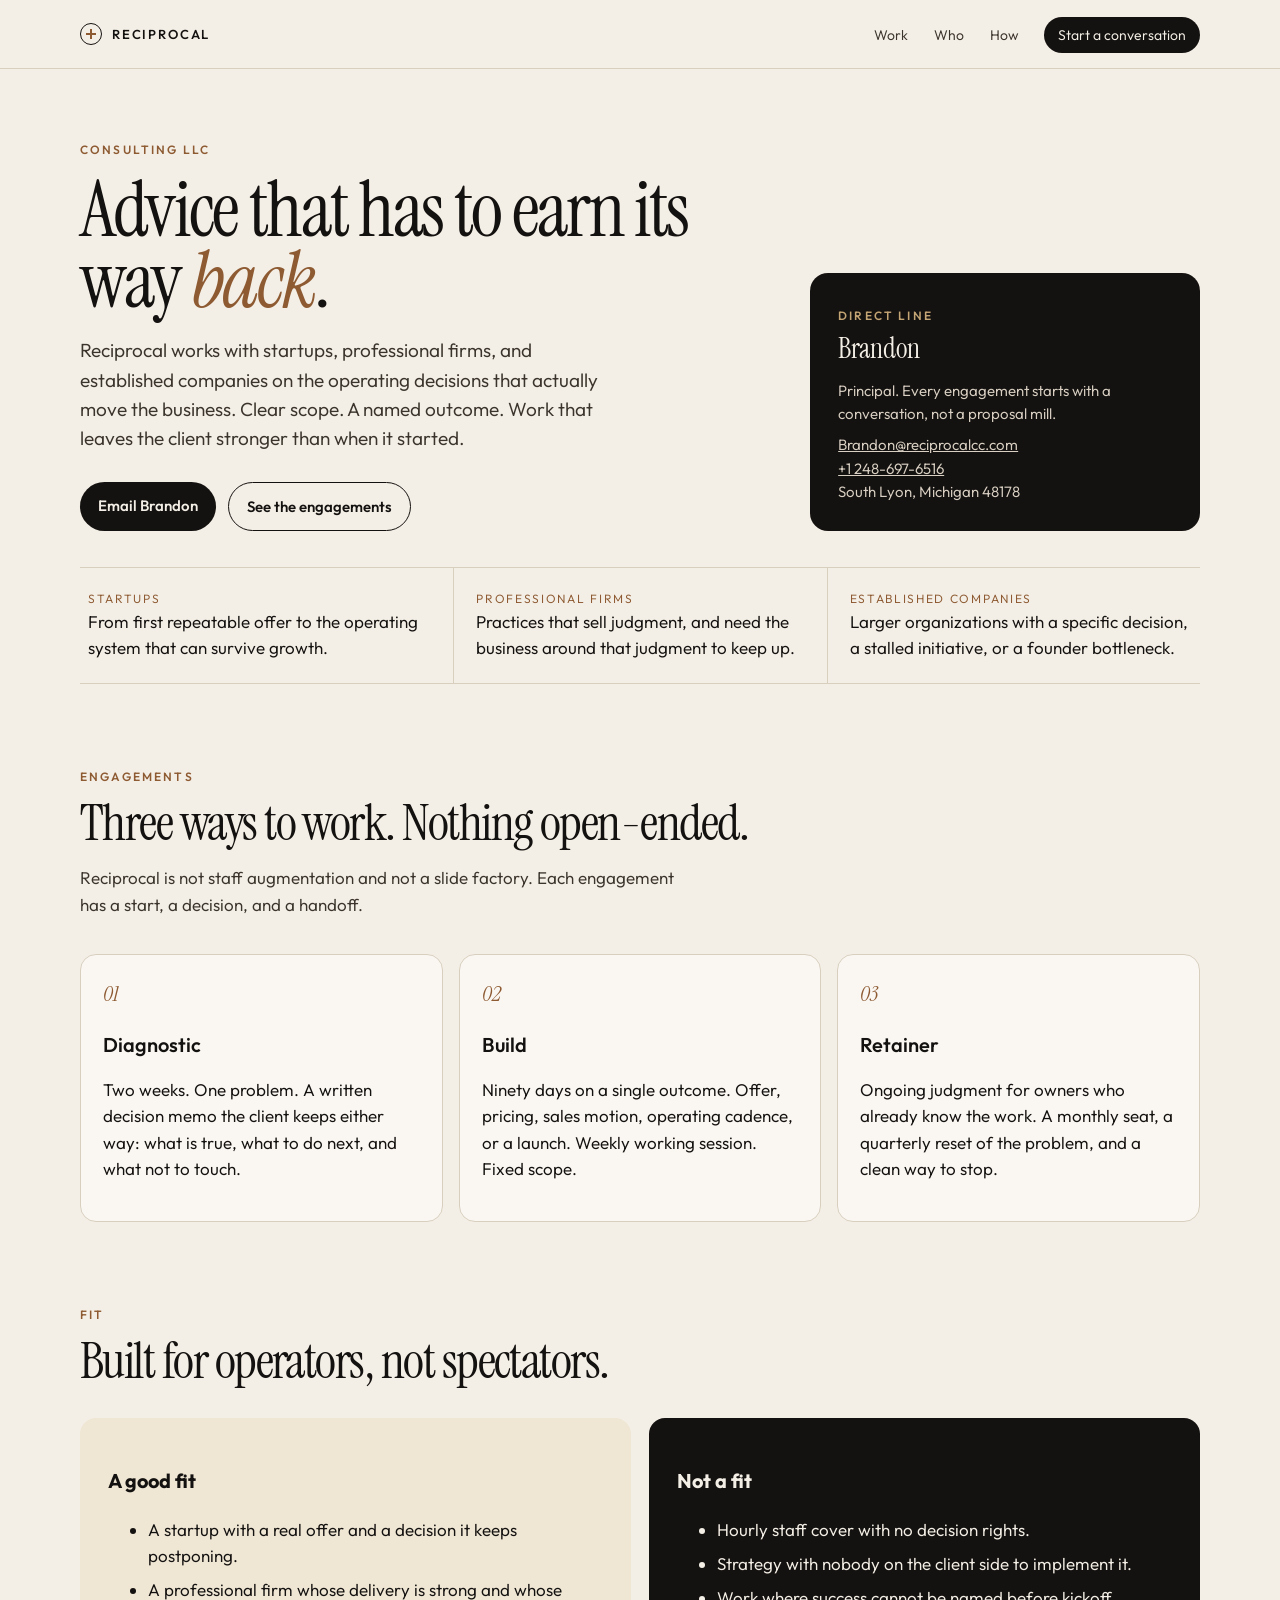
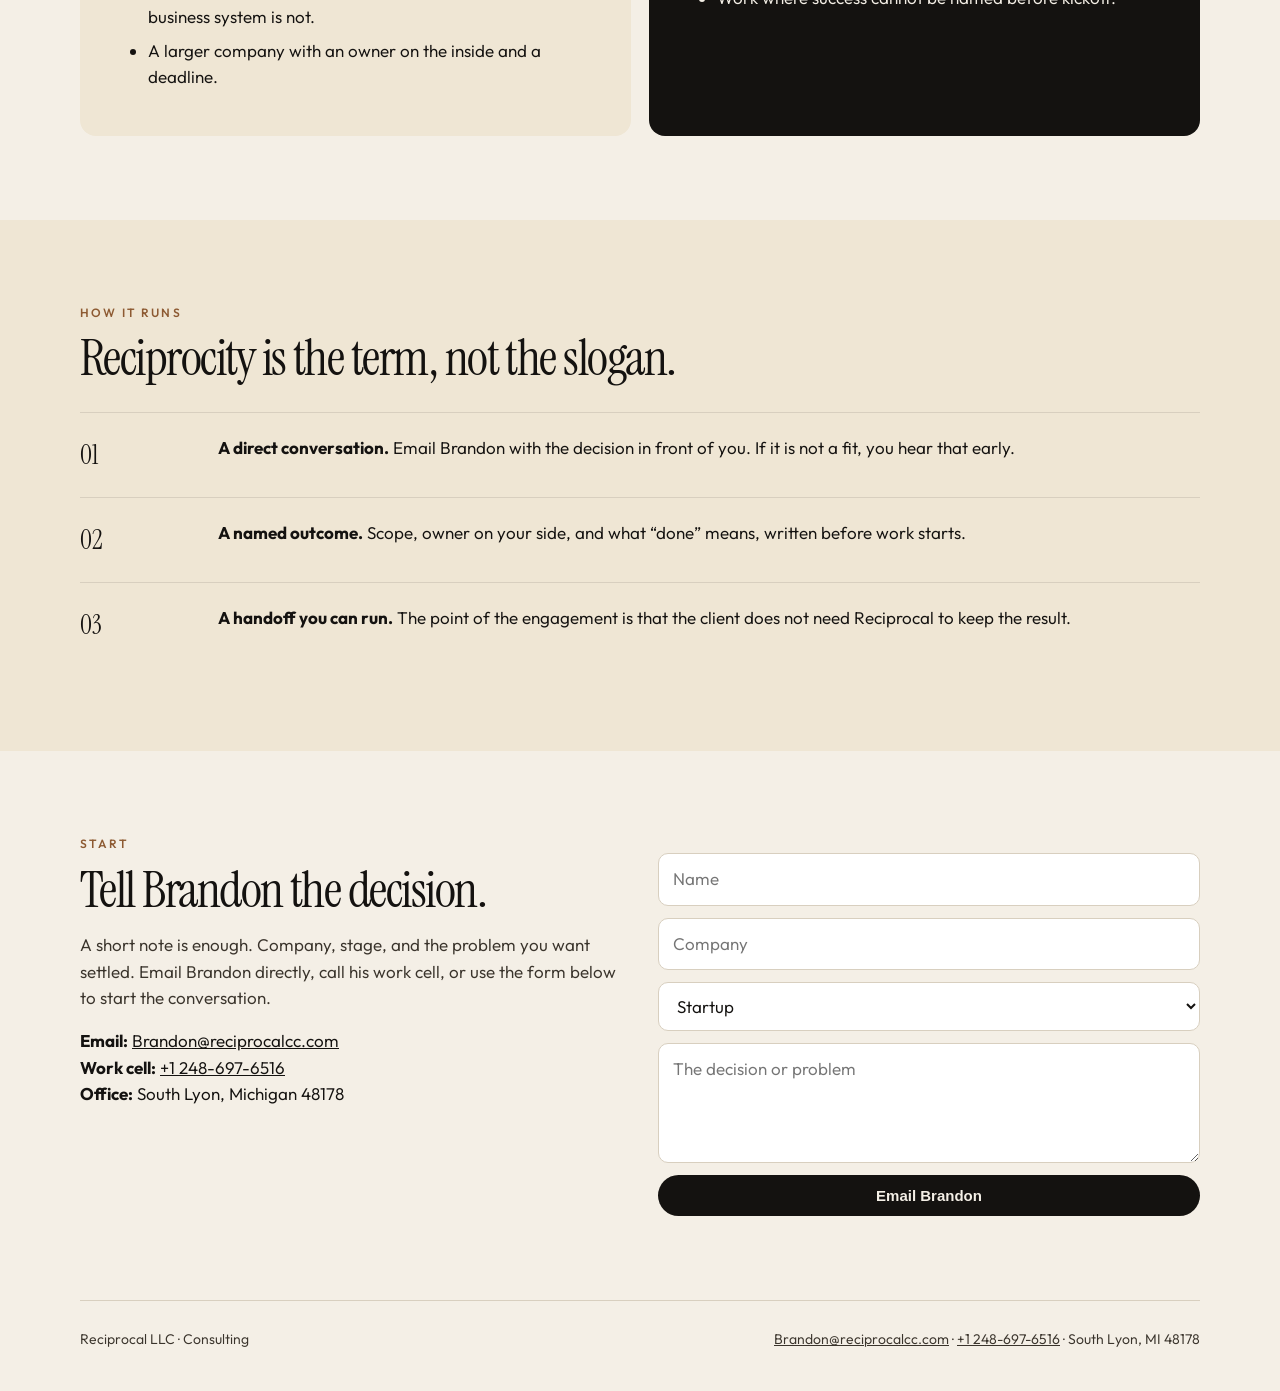
==== index.html @ 578231ae "Improve contact details and local presence" ====
<!DOCTYPE html>
<html lang="en">
<head>
  <meta charset="UTF-8" />
  <meta name="viewport" content="width=device-width, initial-scale=1" />
  <title>Reciprocal — Consulting for businesses that are ready to decide</title>
  <meta name="description" content="Reciprocal is a consulting LLC. We work with startups, professional firms, and established companies on the decisions that move the business." />
  <link rel="preconnect" href="https://fonts.googleapis.com" />
  <link rel="preconnect" href="https://fonts.gstatic.com" crossorigin />
  <link href="https://fonts.googleapis.com/css2?family=Instrument+Serif:ital@0;1&family=Outfit:wght@360;460;560&display=swap" rel="stylesheet" />
  <link rel="icon" href="data:image/svg+xml,%3Csvg xmlns='http://www.w3.org/2000/svg' viewBox='0 0 32 32'%3E%3Crect fill='%23141210' width='32' height='32'/%3E%3Cpath d='M8 16h16M16 8v16' stroke='%23c4a574' stroke-width='1.6'/%3E%3C/svg%3E" />
  <style>
    :root {
      --ink: #141210;
      --ink-soft: #3a342c;
      --paper: #f4efe6;
      --paper-2: #ebe4d6;
      --line: #d8cfbf;
      --copper: #8d5a32;
      --cream: #faf7f2;
    }
    * { box-sizing: border-box; }
    html { scroll-behavior: smooth; }
    body {
      margin: 0;
      background: var(--paper);
      color: var(--ink);
      font-family: Outfit, "Segoe UI", sans-serif;
      font-weight: 360;
      line-height: 1.55;
      font-size: 17px;
    }
    a { color: inherit; }
    .wrap { width: min(1120px, calc(100% - 40px)); margin: 0 auto; }
    header {
      position: sticky; top: 0; z-index: 10;
      background: rgba(244, 239, 230, 0.9);
      backdrop-filter: blur(10px);
      border-bottom: 1px solid var(--line);
    }
    .nav {
      display: flex; align-items: center; justify-content: space-between;
      height: 68px;
    }
    .brand { display: flex; align-items: center; gap: 10px; text-decoration: none; letter-spacing: 0.14em; text-transform: uppercase; font-size: 13px; font-weight: 560; }
    .mark { width: 22px; height: 22px; border: 1.5px solid var(--ink); border-radius: 50%; position: relative; }
    .mark:before, .mark:after { content: ""; position: absolute; background: var(--copper); }
    .mark:before { width: 10px; height: 1.5px; left: 5px; top: 9px; }
    .mark:after { width: 1.5px; height: 10px; left: 9px; top: 5px; }
    nav a { text-decoration: none; margin-left: 22px; font-size: 14px; color: var(--ink-soft); }
    nav a.cta {
      background: var(--ink); color: var(--paper); padding: 9px 14px; border-radius: 999px;
    }
    .hero { padding: 72px 0 36px; display: grid; grid-template-columns: 1.4fr 0.8fr; gap: 48px; align-items: end; }
    .kicker { letter-spacing: 0.18em; text-transform: uppercase; font-size: 12px; color: var(--copper); font-weight: 560; }
    h1 {
      font-family: "Instrument Serif", Georgia, serif;
      font-weight: 400;
      font-size: clamp(44px, 6.4vw, 78px);
      line-height: 0.92;
      letter-spacing: -0.03em;
      margin: 14px 0 18px;
    }
    h1 em { font-style: italic; color: var(--copper); }
    .lede { font-size: 19px; max-width: 540px; color: var(--ink-soft); }
    .actions { display: flex; gap: 12px; margin-top: 28px; flex-wrap: wrap; }
    .btn {
      display: inline-block; text-decoration: none; border-radius: 999px; padding: 12px 18px; font-size: 15px; font-weight: 560;
    }
    .btn-dark { background: var(--ink); color: var(--paper); }
    .btn-line { border: 1px solid var(--ink); }
    .side-card {
      background: var(--ink); color: var(--paper); padding: 28px; border-radius: 18px;
    }
    .side-card p { margin: 8px 0 0; color: #d9d0c3; font-size: 15px; }
    .side-card strong { font-family: "Instrument Serif", Georgia, serif; font-size: 28px; font-weight: 400; display: block; }
    .bands { display: grid; grid-template-columns: repeat(3, 1fr); border-top: 1px solid var(--line); border-bottom: 1px solid var(--line); }
    .bands div { padding: 22px 8px; }
    .bands div + div { border-left: 1px solid var(--line); padding-left: 22px; }
    .bands span { display: block; font-size: 12px; letter-spacing: 0.14em; text-transform: uppercase; color: var(--copper); }
    section { padding: 84px 0; }
    h2 {
      font-family: "Instrument Serif", Georgia, serif;
      font-weight: 400; font-size: clamp(34px, 4vw, 52px); line-height: 1; letter-spacing: -0.03em; margin: 10px 0 14px;
    }
    .section-intro { max-width: 620px; color: var(--ink-soft); }
    .grid-3 { display: grid; grid-template-columns: repeat(3, 1fr); gap: 16px; margin-top: 36px; }
    .card {
      background: var(--cream); border: 1px solid var(--line); border-radius: 16px; padding: 22px; min-height: 220px;
    }
    .card h3 { margin: 18px 0 8px; font-size: 20px; font-weight: 560; }
    .num { font-family: "Instrument Serif", Georgia, serif; font-style: italic; color: var(--copper); font-size: 22px; }
    .who { display: grid; grid-template-columns: 1fr 1fr; gap: 18px; margin-top: 32px; }
    .who article { padding: 28px; border-radius: 16px; }
    .who .yes { background: #efe6d4; }
    .who .no { background: var(--ink); color: var(--paper); }
    .who li { margin: 8px 0; }
    .steps { margin-top: 28px; display: grid; gap: 0; }
    .step { display: grid; grid-template-columns: 120px 1fr; gap: 18px; padding: 22px 0; border-top: 1px solid var(--line); }
    .step b { font-family: "Instrument Serif", Georgia, serif; font-size: 26px; font-weight: 400; }
    form { display: grid; gap: 12px; margin-top: 18px; }
    input, textarea, select {
      width: 100%; font: inherit; padding: 12px 14px; border-radius: 10px; border: 1px solid var(--line); background: white; color: var(--ink);
    }
    textarea { min-height: 120px; resize: vertical; }
    footer { border-top: 1px solid var(--line); padding: 28px 0 40px; color: var(--ink-soft); font-size: 14px; display: flex; justify-content: space-between; gap: 12px; flex-wrap: wrap; }
    .start-grid { display: grid; grid-template-columns: 1fr 1fr; gap: 36px; }
    button.btn { border: 0; cursor: pointer; }
    @media (max-width: 800px) {
      .hero, .grid-3, .who, .bands, .step, .start-grid { grid-template-columns: 1fr; }
      .bands div + div { border-left: 0; padding-left: 8px; border-top: 1px solid var(--line); }
      nav a:not(.cta) { display: none; }
      section { padding: 56px 0; }
    }
  </style>
</head>
<body>
  <header>
    <div class="wrap nav">
      <a class="brand" href="#top"><span class="mark"></span> Reciprocal</a>
      <nav>
        <a href="#work">Work</a>
        <a href="#who">Who</a>
        <a href="#how">How</a>
        <a class="cta" href="#start">Start a conversation</a>
      </nav>
    </div>
  </header>

  <main id="top">
    <div class="wrap hero">
      <div>
        <div class="kicker">Consulting LLC</div>
        <h1>Advice that has to earn its way <em>back</em>.</h1>
        <p class="lede">Reciprocal works with startups, professional firms, and established companies on the operating decisions that actually move the business. Clear scope. A named outcome. Work that leaves the client stronger than when it started.</p>
        <div class="actions">
          <a class="btn btn-dark" href="mailto:Brandon@reciprocalcc.com">Email Brandon</a>
          <a class="btn btn-line" href="#work">See the engagements</a>
        </div>
      </div>
      <aside class="side-card">
        <span class="kicker" style="color:#c4a574">Direct line</span>
        <strong>Brandon</strong>
        <p>Principal. Every engagement starts with a conversation, not a proposal mill.</p>
        <p><a href="mailto:Brandon@reciprocalcc.com">Brandon@reciprocalcc.com</a><br><a href="tel:+12486976516">+1 248-697-6516</a><br>South Lyon, Michigan 48178</p>
      </aside>
    </div>

    <div class="wrap bands">
      <div><span>Startups</span> From first repeatable offer to the operating system that can survive growth.</div>
      <div><span>Professional firms</span> Practices that sell judgment, and need the business around that judgment to keep up.</div>
      <div><span>Established companies</span> Larger organizations with a specific decision, a stalled initiative, or a founder bottleneck.</div>
    </div>

    <section id="work">
      <div class="wrap">
        <div class="kicker">Engagements</div>
        <h2>Three ways to work. Nothing open-ended.</h2>
        <p class="section-intro">Reciprocal is not staff augmentation and not a slide factory. Each engagement has a start, a decision, and a handoff.</p>
        <div class="grid-3">
          <article class="card">
            <div class="num">01</div>
            <h3>Diagnostic</h3>
            <p>Two weeks. One problem. A written decision memo the client keeps either way: what is true, what to do next, and what not to touch.</p>
          </article>
          <article class="card">
            <div class="num">02</div>
            <h3>Build</h3>
            <p>Ninety days on a single outcome. Offer, pricing, sales motion, operating cadence, or a launch. Weekly working session. Fixed scope.</p>
          </article>
          <article class="card">
            <div class="num">03</div>
            <h3>Retainer</h3>
            <p>Ongoing judgment for owners who already know the work. A monthly seat, a quarterly reset of the problem, and a clean way to stop.</p>
          </article>
        </div>
      </div>
    </section>

    <section id="who" style="padding-top:0">
      <div class="wrap">
        <div class="kicker">Fit</div>
        <h2>Built for operators, not spectators.</h2>
        <div class="who">
          <article class="yes">
            <h3>A good fit</h3>
            <ul>
              <li>A startup with a real offer and a decision it keeps postponing.</li>
              <li>A professional firm whose delivery is strong and whose business system is not.</li>
              <li>A larger company with an owner on the inside and a deadline.</li>
            </ul>
          </article>
          <article class="no">
            <h3>Not a fit</h3>
            <ul>
              <li>Hourly staff cover with no decision rights.</li>
              <li>Strategy with nobody on the client side to implement it.</li>
              <li>Work where success cannot be named before kickoff.</li>
            </ul>
          </article>
        </div>
      </div>
    </section>

    <section id="how" style="background:#efe6d4">
      <div class="wrap">
        <div class="kicker">How it runs</div>
        <h2>Reciprocity is the term, not the slogan.</h2>
        <div class="steps">
          <div class="step"><b>01</b><div><strong>A direct conversation.</strong> Email Brandon with the decision in front of you. If it is not a fit, you hear that early.</div></div>
          <div class="step"><b>02</b><div><strong>A named outcome.</strong> Scope, owner on your side, and what “done” means, written before work starts.</div></div>
          <div class="step"><b>03</b><div><strong>A handoff you can run.</strong> The point of the engagement is that the client does not need Reciprocal to keep the result.</div></div>
        </div>
      </div>
    </section>

    <section id="start">
      <div class="wrap start-grid">
        <div>
          <div class="kicker">Start</div>
          <h2>Tell Brandon the decision.</h2>
          <p class="section-intro">A short note is enough. Company, stage, and the problem you want settled. Email Brandon directly, call his work cell, or use the form below to start the conversation.</p><p><strong>Email:</strong> <a href="mailto:Brandon@reciprocalcc.com">Brandon@reciprocalcc.com</a><br><strong>Work cell:</strong> <a href="tel:+12486976516">+1 248-697-6516</a><br><strong>Office:</strong> South Lyon, Michigan 48178</p>
        </div>
        <form action="mailto:Brandon@reciprocalcc.com" method="post" enctype="text/plain">
          <input name="name" placeholder="Name" required />
          <input name="company" placeholder="Company" />
          <select name="stage">
            <option>Startup</option>
            <option>Professional firm</option>
            <option>Established company</option>
          </select>
          <textarea name="decision" placeholder="The decision or problem" required></textarea>
          <button class="btn btn-dark" type="submit">Email Brandon</button>
        </form>
      </div>
    </section>
  </main>

  <div class="wrap">
    <footer>
      <div>Reciprocal LLC · Consulting</div>
      <div><a href="mailto:Brandon@reciprocalcc.com">Brandon@reciprocalcc.com</a> · <a href="tel:+12486976516">+1 248-697-6516</a> · South Lyon, MI 48178</div>
    </footer>
  </div>
</body>
</html>
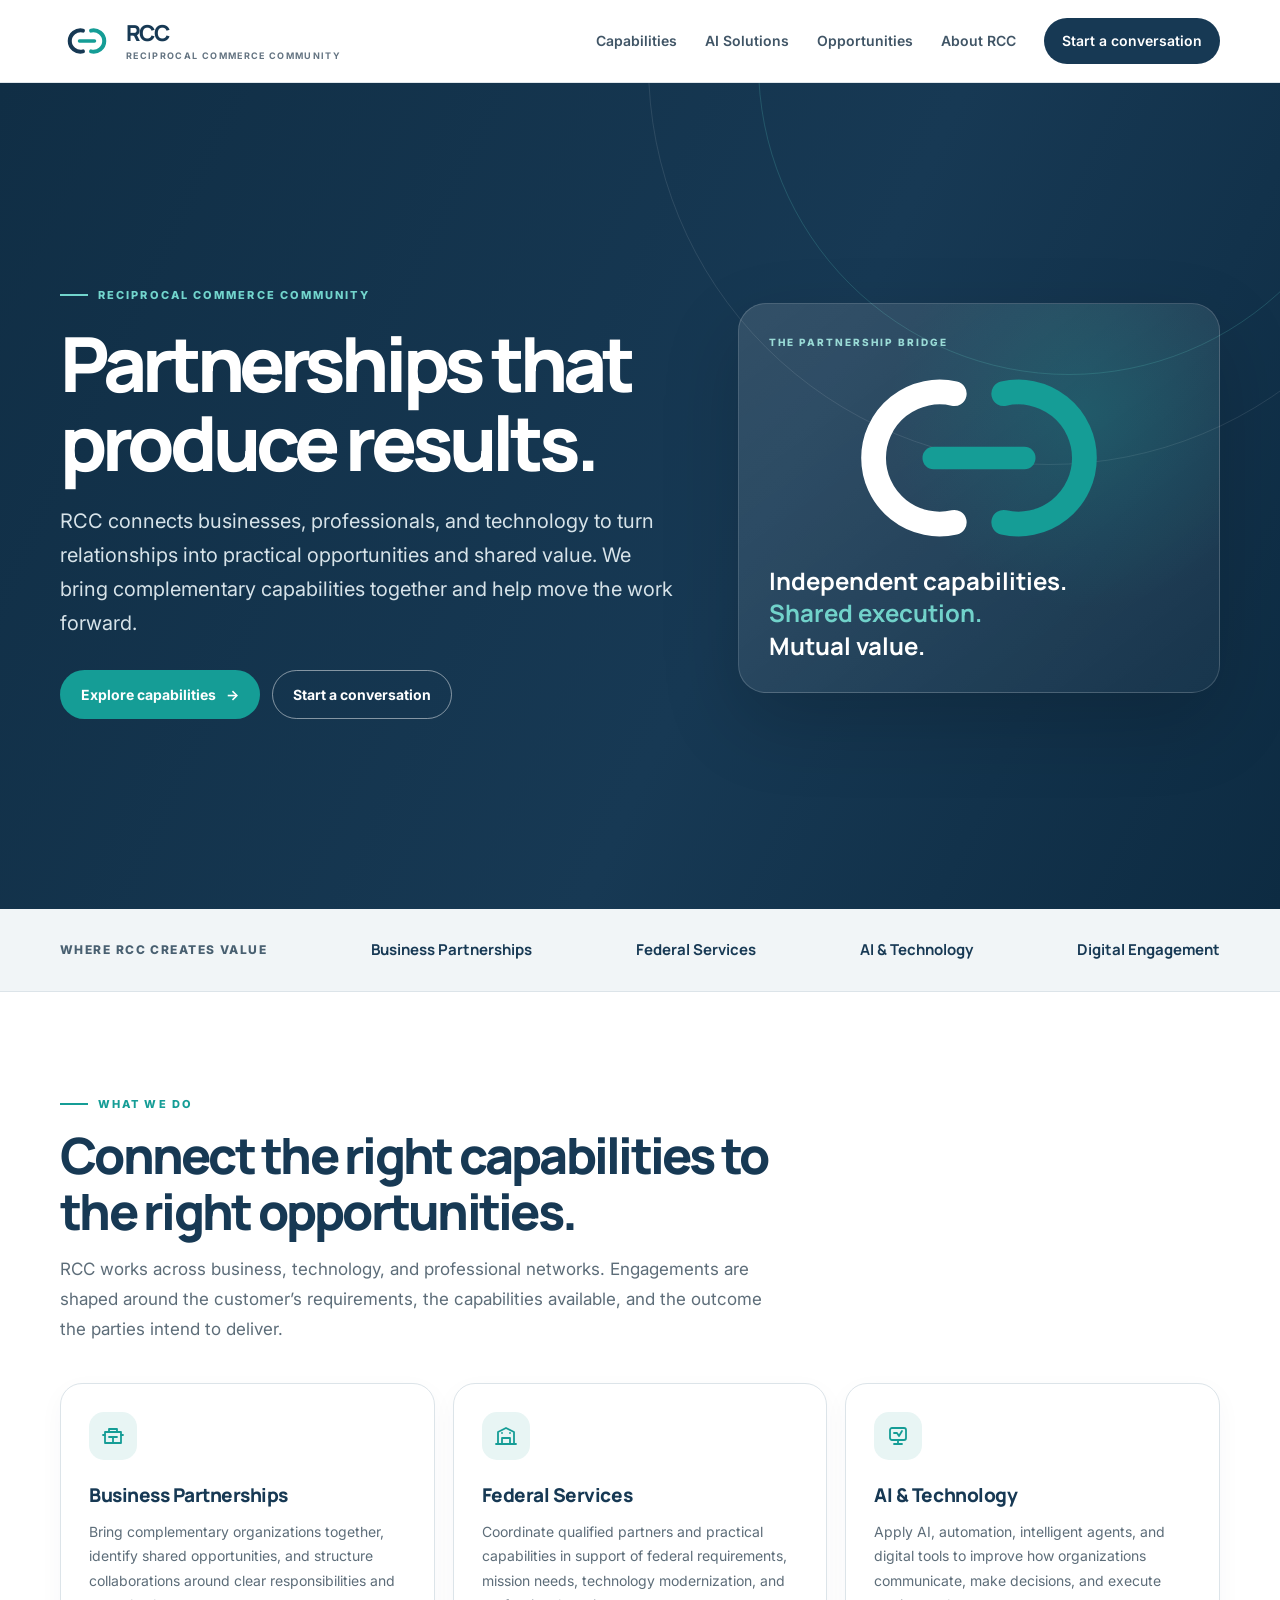
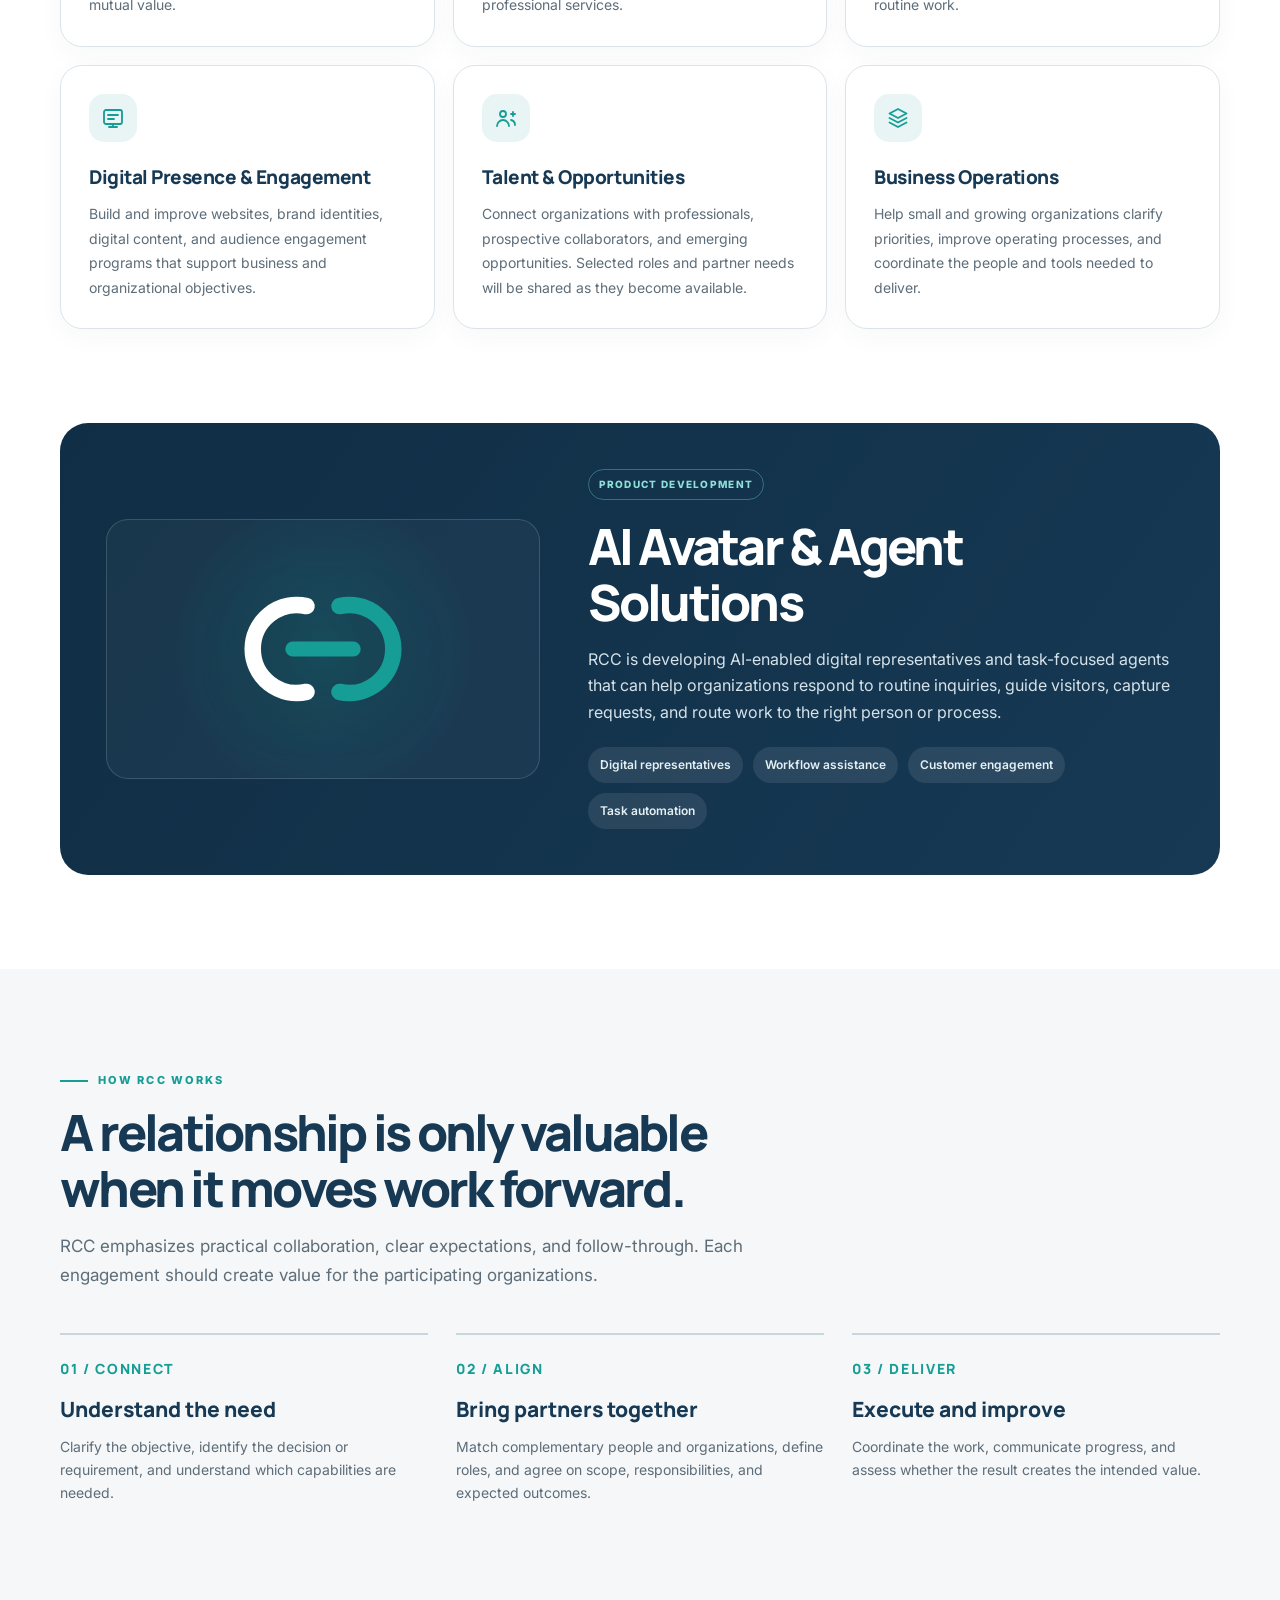
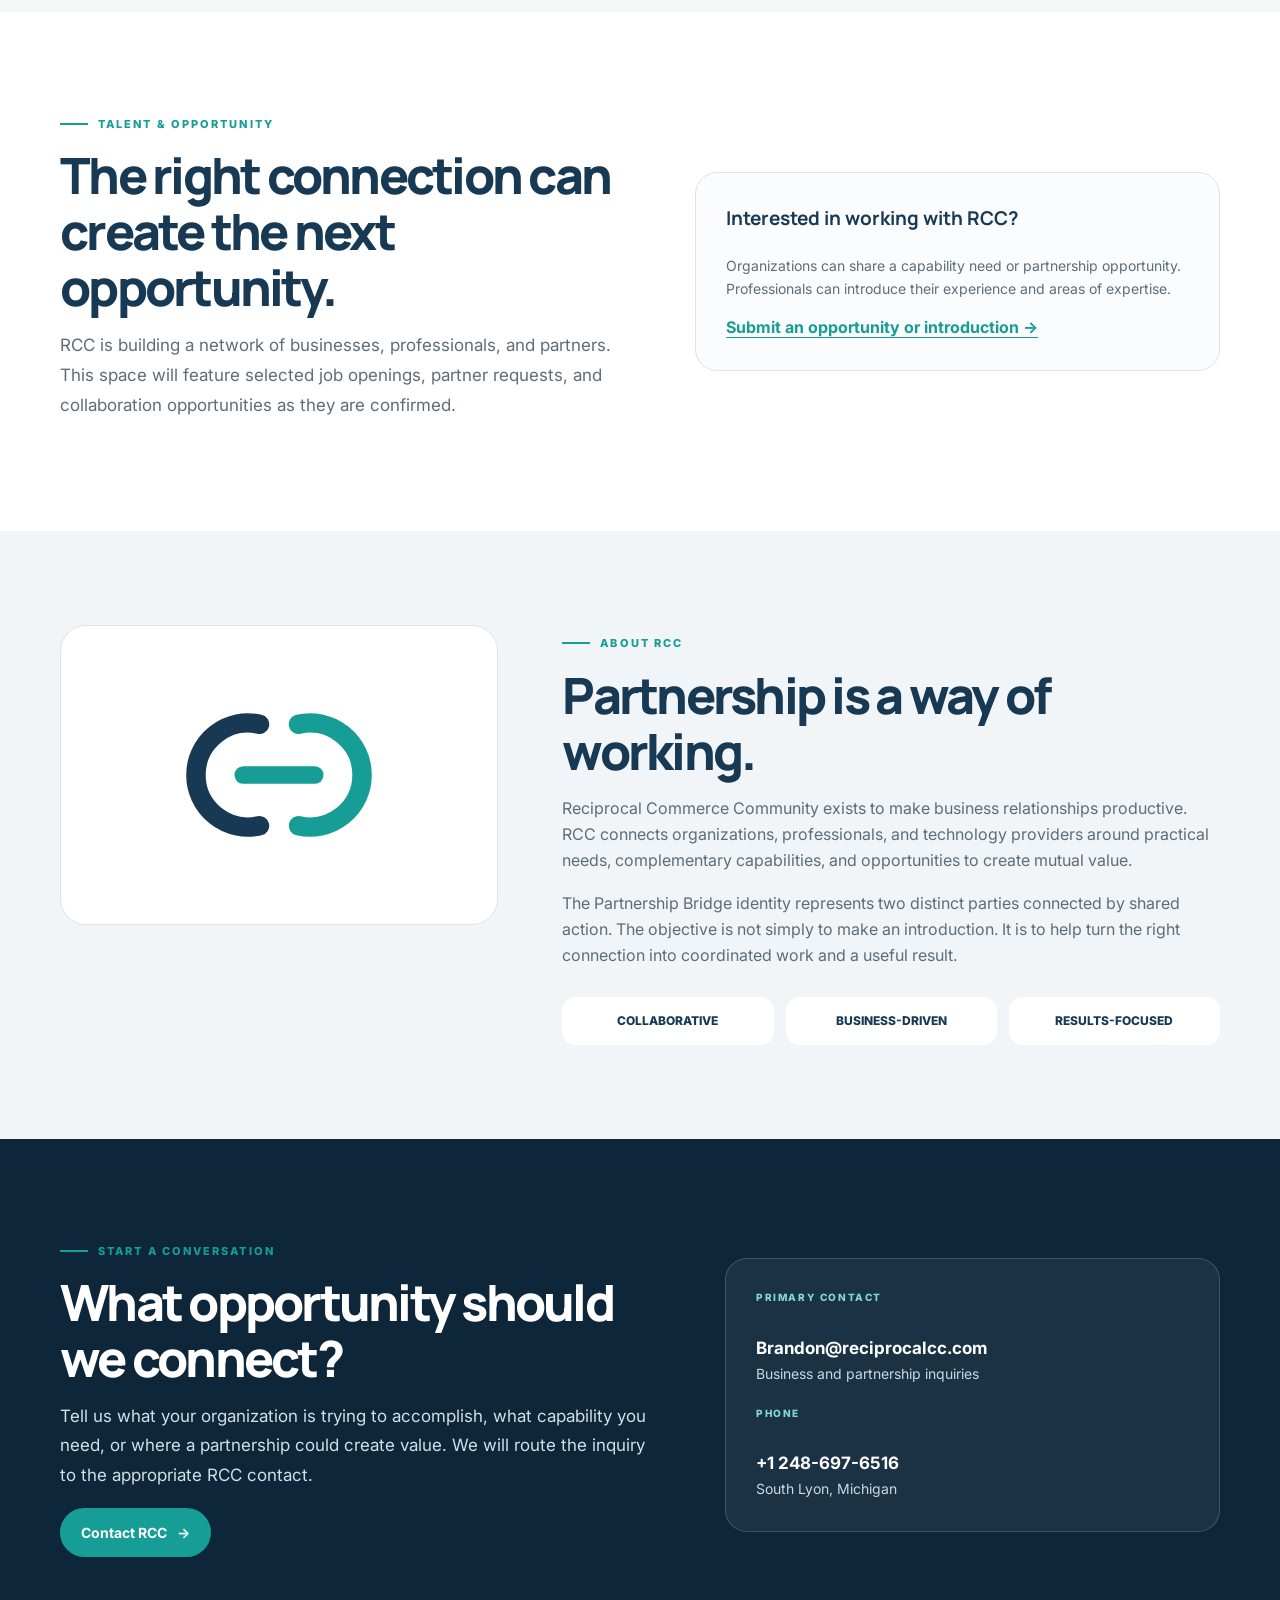
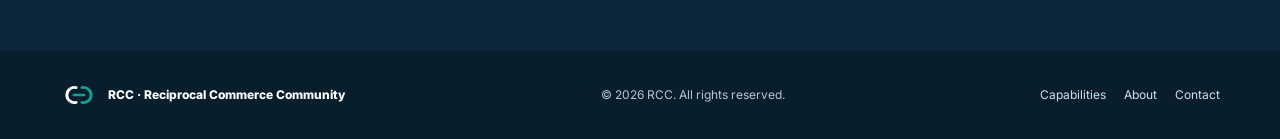
==== commit fce55bfc: "Apply RCC Partnership Bridge brand and refresh website" ====
--- a/index.html
+++ b/index.html
@@ -1,246 +1,357 @@
-<!DOCTYPE html>
+<!doctype html>
 <html lang="en">
 <head>
-  <meta charset="UTF-8" />
+  <meta charset="utf-8" />
   <meta name="viewport" content="width=device-width, initial-scale=1" />
-  <title>Reciprocal — Consulting for businesses that are ready to decide</title>
-  <meta name="description" content="Reciprocal is a consulting LLC. We work with startups, professional firms, and established companies on the decisions that move the business." />
+  <meta name="theme-color" content="#173954" />
+  <title>RCC | Reciprocal Commerce Community</title>
+  <meta name="description" content="RCC connects businesses, professionals, and technology to turn relationships into practical opportunities and shared value." />
+  <meta property="og:type" content="website" />
+  <meta property="og:title" content="RCC | Partnerships That Produce Results" />
+  <meta property="og:description" content="Connecting people, businesses, and technology to create shared value." />
+  <link rel="icon" type="image/svg+xml" href="assets/brand/favicon.svg" />
   <link rel="preconnect" href="https://fonts.googleapis.com" />
   <link rel="preconnect" href="https://fonts.gstatic.com" crossorigin />
-  <link href="https://fonts.googleapis.com/css2?family=Instrument+Serif:ital@0;1&family=Outfit:wght@360;460;560&display=swap" rel="stylesheet" />
-  <link rel="icon" href="data:image/svg+xml,%3Csvg xmlns='http://www.w3.org/2000/svg' viewBox='0 0 32 32'%3E%3Crect fill='%23141210' width='32' height='32'/%3E%3Cpath d='M8 16h16M16 8v16' stroke='%23c4a574' stroke-width='1.6'/%3E%3C/svg%3E" />
+  <link href="https://fonts.googleapis.com/css2?family=Manrope:wght@400;500;600;700;800&family=Inter:wght@400;500;600;700&display=swap" rel="stylesheet" />
   <style>
     :root {
-      --ink: #141210;
-      --ink-soft: #3a342c;
-      --paper: #f4efe6;
-      --paper-2: #ebe4d6;
-      --line: #d8cfbf;
-      --copper: #8d5a32;
-      --cream: #faf7f2;
+      --navy: #173954;
+      --navy-deep: #0d263a;
+      --teal: #159d96;
+      --teal-bright: #58c9c0;
+      --slate: #647482;
+      --ink: #142b3d;
+      --muted: #5d6d79;
+      --paper: #f5f7f8;
+      --white: #ffffff;
+      --line: #dce4e9;
+      --soft-teal: #e8f5f4;
+      --shadow: 0 18px 48px rgba(13, 38, 58, .10);
+      --radius: 22px;
     }
     * { box-sizing: border-box; }
-    html { scroll-behavior: smooth; }
-    body {
-      margin: 0;
-      background: var(--paper);
-      color: var(--ink);
-      font-family: Outfit, "Segoe UI", sans-serif;
-      font-weight: 360;
-      line-height: 1.55;
-      font-size: 17px;
+    html { scroll-behavior: smooth; scroll-padding-top: 88px; }
+    body { margin: 0; background: var(--white); color: var(--ink); font-family: Inter, Arial, sans-serif; line-height: 1.65; }
+    a { color: inherit; }
+    .container { width: min(1160px, calc(100% - 48px)); margin: 0 auto; }
+    .site-header { position: sticky; top: 0; z-index: 20; background: rgba(255,255,255,.94); backdrop-filter: blur(16px); border-bottom: 1px solid rgba(220,228,233,.9); }
+    .nav { min-height: 82px; display: flex; align-items: center; justify-content: space-between; gap: 28px; }
+    .brand-lockup { display: inline-flex; align-items: center; gap: 12px; text-decoration: none; min-width: 260px; }
+    .brand-lockup img { width: 54px; height: 40px; object-fit: contain; }
+    .brand-copy { display: grid; line-height: 1.1; }
+    .brand-copy strong { font-family: Manrope, sans-serif; font-size: 22px; font-weight: 800; letter-spacing: -.04em; color: var(--navy); }
+    .brand-copy span { margin-top: 5px; font-size: 9px; font-weight: 700; letter-spacing: .15em; color: var(--slate); white-space: nowrap; }
+    .nav-links { display: flex; align-items: center; gap: 28px; }
+    .nav-links a { text-decoration: none; color: #405566; font-size: 14px; font-weight: 600; transition: color .2s ease; }
+    .nav-links a:hover { color: var(--teal); }
+    .nav-links .nav-cta { padding: 11px 18px; color: white; background: var(--navy); border-radius: 999px; }
+    .nav-links .nav-cta:hover { color: white; background: #0f2e46; }
+    .menu-toggle { display: none; border: 1px solid var(--line); background: white; color: var(--navy); border-radius: 12px; padding: 9px 12px; font: inherit; font-weight: 700; }
+    .hero { overflow: hidden; position: relative; color: white; background: linear-gradient(115deg, #102e45 0%, var(--navy) 58%, #0d2b42 100%); }
+    .hero:before, .hero:after { content: ""; position: absolute; pointer-events: none; border: 1px solid rgba(88,201,192,.22); border-radius: 50%; width: 620px; height: 620px; right: -100px; top: -330px; }
+    .hero:after { width: 800px; height: 800px; right: -170px; top: -420px; border-color: rgba(255,255,255,.10); }
+    .hero-grid { position: relative; z-index: 1; display: grid; grid-template-columns: 1.12fr .88fr; gap: 64px; align-items: center; padding: 100px 0 96px; }
+    .eyebrow { display: inline-flex; align-items: center; gap: 10px; color: var(--teal); font-size: 11px; font-weight: 800; letter-spacing: .19em; text-transform: uppercase; }
+    .eyebrow:before { content: ""; width: 28px; height: 2px; background: currentColor; }
+    .hero .eyebrow { color: #72d5cd; }
+    h1, h2, h3, p { margin-top: 0; }
+    h1 { max-width: 720px; margin: 20px 0 22px; font-family: Manrope, sans-serif; font-size: clamp(46px, 6vw, 76px); font-weight: 800; letter-spacing: -.065em; line-height: 1.04; }
+    .hero-lede { max-width: 660px; margin-bottom: 30px; color: #d7e3e9; font-size: clamp(17px, 1.7vw, 20px); line-height: 1.7; }
+    .actions { display: flex; flex-wrap: wrap; gap: 12px; }
+    .button { display: inline-flex; align-items: center; justify-content: center; gap: 10px; min-height: 48px; padding: 12px 20px; border: 1px solid transparent; border-radius: 999px; text-decoration: none; font-size: 14px; font-weight: 700; transition: transform .2s ease, background .2s ease; }
+    .button:hover { transform: translateY(-2px); }
+    .button-primary { background: var(--teal); color: white; }
+    .button-primary:hover { background: #10847f; }
+    .button-outline { border-color: rgba(255,255,255,.48); color: white; }
+    .button-outline:hover { background: rgba(255,255,255,.10); }
+    .hero-panel { position: relative; min-height: 360px; display: flex; flex-direction: column; justify-content: space-between; padding: 30px; border: 1px solid rgba(255,255,255,.16); border-radius: 28px; background: linear-gradient(145deg, rgba(255,255,255,.12), rgba(255,255,255,.035)); box-shadow: 0 30px 80px rgba(0,0,0,.16); }
+    .hero-panel:after { content: ""; position: absolute; inset: 0; border-radius: inherit; background: radial-gradient(circle at 72% 28%, rgba(21,157,150,.25), transparent 44%); pointer-events: none; }
+    .hero-panel > * { position: relative; z-index: 1; }
+    .panel-label { color: #9adbd6; font-size: 10px; font-weight: 800; letter-spacing: .2em; text-transform: uppercase; }
+    .hero-symbol { width: min(100%, 330px); height: auto; align-self: center; margin: 8px 0; }
+    .panel-statement { max-width: 360px; color: white; font-family: Manrope, sans-serif; font-size: 24px; font-weight: 700; line-height: 1.35; }
+    .panel-statement span { color: #71d2ca; }
+    .proof-strip { background: #f1f5f7; border-bottom: 1px solid var(--line); }
+    .proof-inner { min-height: 82px; display: flex; align-items: center; justify-content: space-between; gap: 24px; flex-wrap: wrap; }
+    .proof-inner span { color: #496071; font-size: 12px; font-weight: 800; letter-spacing: .12em; text-transform: uppercase; }
+    .proof-inner strong { color: var(--navy); font-family: Manrope, sans-serif; font-size: 15px; }
+    section { padding: 94px 0; }
+    .section-head { max-width: 720px; margin-bottom: 38px; }
+    h2 { margin: 14px 0 16px; color: var(--navy); font-family: Manrope, sans-serif; font-size: clamp(34px, 4vw, 50px); line-height: 1.12; letter-spacing: -.055em; font-weight: 800; }
+    .section-lede { color: var(--muted); font-size: 17px; line-height: 1.75; }
+    .capabilities { display: grid; grid-template-columns: repeat(3, 1fr); gap: 18px; }
+    .capability { min-height: 250px; padding: 28px; border: 1px solid var(--line); border-radius: var(--radius); background: white; box-shadow: 0 8px 26px rgba(23,57,84,.035); transition: transform .2s ease, box-shadow .2s ease; }
+    .capability:hover { transform: translateY(-4px); box-shadow: var(--shadow); }
+    .cap-icon { display: grid; place-items: center; width: 48px; height: 48px; border-radius: 15px; background: var(--soft-teal); color: var(--teal); }
+    .cap-icon svg { width: 24px; height: 24px; stroke: currentColor; fill: none; stroke-width: 1.8; stroke-linecap: round; stroke-linejoin: round; }
+    .capability h3 { margin: 20px 0 9px; color: var(--navy); font-family: Manrope, sans-serif; font-size: 19px; font-weight: 800; letter-spacing: -.025em; }
+    .capability p { margin: 0; color: var(--muted); font-size: 14px; line-height: 1.75; }
+    .product-band { padding: 0 0 94px; }
+    .product-card { display: grid; grid-template-columns: .85fr 1.15fr; gap: 48px; align-items: center; padding: 46px; border-radius: 28px; background: linear-gradient(125deg, #102e45, #173954); color: white; overflow: hidden; }
+    .product-visual { min-height: 260px; display: grid; place-items: center; border: 1px solid rgba(255,255,255,.15); border-radius: 22px; background: radial-gradient(circle at center, rgba(21,157,150,.24), transparent 62%), rgba(255,255,255,.035); }
+    .product-visual img { width: 220px; max-width: 80%; filter: drop-shadow(0 12px 24px rgba(0,0,0,.16)); }
+    .status { display: inline-flex; padding: 6px 10px; border: 1px solid rgba(113,210,202,.38); border-radius: 999px; color: #8de0d9; font-size: 10px; font-weight: 800; letter-spacing: .13em; text-transform: uppercase; }
+    .product-card h2 { margin-top: 18px; color: white; }
+    .product-card p { max-width: 620px; color: #d5e2e9; }
+    .product-points { display: flex; flex-wrap: wrap; gap: 10px; margin-top: 22px; }
+    .product-points span { padding: 8px 12px; border-radius: 999px; background: rgba(255,255,255,.09); color: #e5f0f3; font-size: 12px; font-weight: 600; }
+    .process { background: var(--paper); }
+    .process-grid { display: grid; grid-template-columns: repeat(3, 1fr); gap: 28px; margin-top: 42px; }
+    .process-step { padding-top: 22px; border-top: 2px solid #c7d5dc; }
+    .process-step .number { color: var(--teal); font-family: Manrope, sans-serif; font-size: 14px; font-weight: 800; letter-spacing: .12em; }
+    .process-step h3 { margin: 12px 0 8px; color: var(--navy); font-family: Manrope, sans-serif; font-size: 21px; font-weight: 800; }
+    .process-step p { color: var(--muted); font-size: 14px; }
+    .opportunities { display: grid; grid-template-columns: 1fr .9fr; gap: 52px; align-items: center; }
+    .opportunity-panel { padding: 30px; border: 1px solid var(--line); border-radius: var(--radius); background: #fbfcfd; }
+    .opportunity-panel h3 { color: var(--navy); font-family: Manrope, sans-serif; font-size: 19px; }
+    .opportunity-panel p { color: var(--muted); font-size: 14px; }
+    .opportunity-panel a { color: var(--teal); font-weight: 700; text-decoration-thickness: 1px; text-underline-offset: 4px; }
+    .about { background: #f1f5f7; }
+    .about-grid { display: grid; grid-template-columns: .8fr 1.2fr; gap: 64px; align-items: start; }
+    .about-mark { display: grid; place-items: center; min-height: 300px; border-radius: 26px; background: white; border: 1px solid var(--line); }
+    .about-mark img { width: 260px; max-width: 75%; }
+    .about-copy p { color: var(--muted); font-size: 16px; }
+    .about-values { display: grid; grid-template-columns: repeat(3,1fr); gap: 12px; margin-top: 28px; }
+    .about-values div { padding: 14px; border-radius: 14px; background: white; color: var(--navy); font-size: 12px; font-weight: 800; text-align: center; }
+    .contact { color: white; background: var(--navy-deep); }
+    .contact-grid { display: grid; grid-template-columns: 1.1fr .9fr; gap: 60px; align-items: center; }
+    .contact h2 { color: white; }
+    .contact .section-lede { color: #d1dfe6; }
+    .contact-card { padding: 30px; border: 1px solid rgba(255,255,255,.16); border-radius: 22px; background: rgba(255,255,255,.06); }
+    .contact-card .contact-label { color: #83d9d2; font-size: 10px; font-weight: 800; letter-spacing: .16em; text-transform: uppercase; }
+    .contact-card a { display: inline-block; margin-top: 8px; color: white; font-size: 17px; font-weight: 700; text-decoration: none; }
+    .contact-card p { margin: 0 0 20px; color: #c9d8e0; font-size: 14px; }
+    .contact-card p:last-child { margin-bottom: 0; }
+    footer { padding: 30px 0; background: #091e2d; color: #b6c6cf; font-size: 12px; }
+    .footer-inner { display: flex; align-items: center; justify-content: space-between; gap: 20px; flex-wrap: wrap; }
+    .footer-brand { display: flex; align-items: center; gap: 10px; color: white; font-weight: 800; }
+    .footer-brand img { width: 38px; height: 28px; }
+    .footer-links { display: flex; gap: 18px; }
+    .footer-links a { color: #d2dfe5; text-decoration: none; }
+    @media (max-width: 900px) {
+      .hero-grid, .product-card, .opportunities, .about-grid, .contact-grid { grid-template-columns: 1fr; }
+      .hero-grid { gap: 38px; padding: 76px 0; }
+      .hero-panel { min-height: 300px; }
+      .capabilities { grid-template-columns: repeat(2,1fr); }
+      .product-card { gap: 30px; padding: 30px; }
+      .about-grid, .contact-grid { gap: 34px; }
     }
-    a { color: inherit; }
-    .wrap { width: min(1120px, calc(100% - 40px)); margin: 0 auto; }
-    header {
-      position: sticky; top: 0; z-index: 10;
-      background: rgba(244, 239, 230, 0.9);
-      backdrop-filter: blur(10px);
-      border-bottom: 1px solid var(--line);
+    @media (max-width: 680px) {
+      .container { width: min(100% - 32px, 1160px); }
+      .nav { min-height: 72px; }
+      .brand-lockup { min-width: 0; }
+      .brand-lockup img { width: 46px; }
+      .brand-copy strong { font-size: 20px; }
+      .brand-copy span { font-size: 8px; letter-spacing: .09em; }
+      .menu-toggle { display: inline-flex; }
+      .nav-links { display: none; position: absolute; top: 72px; left: 0; right: 0; padding: 18px 24px 24px; background: white; border-bottom: 1px solid var(--line); flex-direction: column; align-items: stretch; gap: 0; }
+      .nav-links.open { display: flex; }
+      .nav-links a { padding: 12px 0; margin: 0; }
+      .nav-links .nav-cta { margin-top: 8px; padding: 12px 16px; text-align: center; }
+      .hero-grid { padding: 64px 0; }
+      h1 { font-size: clamp(42px, 13vw, 58px); }
+      .hero-panel { padding: 24px; min-height: 270px; }
+      .panel-statement { font-size: 21px; }
+      .proof-inner { justify-content: flex-start; padding: 20px 0; gap: 12px 20px; }
+      .proof-inner span { width: 100%; }
+      section { padding: 68px 0; }
+      .capabilities, .process-grid { grid-template-columns: 1fr; }
+      .capability { min-height: 0; }
+      .product-band { padding-bottom: 68px; }
+      .product-card { padding: 22px; }
+      .product-visual { min-height: 210px; }
+      .about-values { grid-template-columns: 1fr; }
+      .footer-inner { align-items: flex-start; flex-direction: column; }
     }
-    .nav {
-      display: flex; align-items: center; justify-content: space-between;
-      height: 68px;
-    }
-    .brand { display: flex; align-items: center; gap: 10px; text-decoration: none; letter-spacing: 0.14em; text-transform: uppercase; font-size: 13px; font-weight: 560; }
-    .mark { width: 22px; height: 22px; border: 1.5px solid var(--ink); border-radius: 50%; position: relative; }
-    .mark:before, .mark:after { content: ""; position: absolute; background: var(--copper); }
-    .mark:before { width: 10px; height: 1.5px; left: 5px; top: 9px; }
-    .mark:after { width: 1.5px; height: 10px; left: 9px; top: 5px; }
-    nav a { text-decoration: none; margin-left: 22px; font-size: 14px; color: var(--ink-soft); }
-    nav a.cta {
-      background: var(--ink); color: var(--paper); padding: 9px 14px; border-radius: 999px;
-    }
-    .hero { padding: 72px 0 36px; display: grid; grid-template-columns: 1.4fr 0.8fr; gap: 48px; align-items: end; }
-    .kicker { letter-spacing: 0.18em; text-transform: uppercase; font-size: 12px; color: var(--copper); font-weight: 560; }
-    h1 {
-      font-family: "Instrument Serif", Georgia, serif;
-      font-weight: 400;
-      font-size: clamp(44px, 6.4vw, 78px);
-      line-height: 0.92;
-      letter-spacing: -0.03em;
-      margin: 14px 0 18px;
-    }
-    h1 em { font-style: italic; color: var(--copper); }
-    .lede { font-size: 19px; max-width: 540px; color: var(--ink-soft); }
-    .actions { display: flex; gap: 12px; margin-top: 28px; flex-wrap: wrap; }
-    .btn {
-      display: inline-block; text-decoration: none; border-radius: 999px; padding: 12px 18px; font-size: 15px; font-weight: 560;
-    }
-    .btn-dark { background: var(--ink); color: var(--paper); }
-    .btn-line { border: 1px solid var(--ink); }
-    .side-card {
-      background: var(--ink); color: var(--paper); padding: 28px; border-radius: 18px;
-    }
-    .side-card p { margin: 8px 0 0; color: #d9d0c3; font-size: 15px; }
-    .side-card strong { font-family: "Instrument Serif", Georgia, serif; font-size: 28px; font-weight: 400; display: block; }
-    .bands { display: grid; grid-template-columns: repeat(3, 1fr); border-top: 1px solid var(--line); border-bottom: 1px solid var(--line); }
-    .bands div { padding: 22px 8px; }
-    .bands div + div { border-left: 1px solid var(--line); padding-left: 22px; }
-    .bands span { display: block; font-size: 12px; letter-spacing: 0.14em; text-transform: uppercase; color: var(--copper); }
-    section { padding: 84px 0; }
-    h2 {
-      font-family: "Instrument Serif", Georgia, serif;
-      font-weight: 400; font-size: clamp(34px, 4vw, 52px); line-height: 1; letter-spacing: -0.03em; margin: 10px 0 14px;
-    }
-    .section-intro { max-width: 620px; color: var(--ink-soft); }
-    .grid-3 { display: grid; grid-template-columns: repeat(3, 1fr); gap: 16px; margin-top: 36px; }
-    .card {
-      background: var(--cream); border: 1px solid var(--line); border-radius: 16px; padding: 22px; min-height: 220px;
-    }
-    .card h3 { margin: 18px 0 8px; font-size: 20px; font-weight: 560; }
-    .num { font-family: "Instrument Serif", Georgia, serif; font-style: italic; color: var(--copper); font-size: 22px; }
-    .who { display: grid; grid-template-columns: 1fr 1fr; gap: 18px; margin-top: 32px; }
-    .who article { padding: 28px; border-radius: 16px; }
-    .who .yes { background: #efe6d4; }
-    .who .no { background: var(--ink); color: var(--paper); }
-    .who li { margin: 8px 0; }
-    .steps { margin-top: 28px; display: grid; gap: 0; }
-    .step { display: grid; grid-template-columns: 120px 1fr; gap: 18px; padding: 22px 0; border-top: 1px solid var(--line); }
-    .step b { font-family: "Instrument Serif", Georgia, serif; font-size: 26px; font-weight: 400; }
-    form { display: grid; gap: 12px; margin-top: 18px; }
-    input, textarea, select {
-      width: 100%; font: inherit; padding: 12px 14px; border-radius: 10px; border: 1px solid var(--line); background: white; color: var(--ink);
-    }
-    textarea { min-height: 120px; resize: vertical; }
-    footer { border-top: 1px solid var(--line); padding: 28px 0 40px; color: var(--ink-soft); font-size: 14px; display: flex; justify-content: space-between; gap: 12px; flex-wrap: wrap; }
-    .start-grid { display: grid; grid-template-columns: 1fr 1fr; gap: 36px; }
-    button.btn { border: 0; cursor: pointer; }
-    @media (max-width: 800px) {
-      .hero, .grid-3, .who, .bands, .step, .start-grid { grid-template-columns: 1fr; }
-      .bands div + div { border-left: 0; padding-left: 8px; border-top: 1px solid var(--line); }
-      nav a:not(.cta) { display: none; }
-      section { padding: 56px 0; }
-    }
+    @media (prefers-reduced-motion: reduce) { html { scroll-behavior: auto; } *, *:before, *:after { transition-duration: .01ms !important; animation-duration: .01ms !important; } }
   </style>
 </head>
 <body>
-  <header>
-    <div class="wrap nav">
-      <a class="brand" href="#top"><span class="mark"></span> Reciprocal</a>
-      <nav>
-        <a href="#work">Work</a>
-        <a href="#who">Who</a>
-        <a href="#how">How</a>
-        <a class="cta" href="#start">Start a conversation</a>
+  <header class="site-header">
+    <div class="container nav">
+      <a class="brand-lockup" href="#top" aria-label="RCC home">
+        <img src="assets/brand/rcc-partnership-bridge.svg" alt="" />
+        <span class="brand-copy"><strong>RCC</strong><span>RECIPROCAL COMMERCE COMMUNITY</span></span>
+      </a>
+      <button class="menu-toggle" type="button" aria-expanded="false" aria-controls="primary-nav">Menu</button>
+      <nav class="nav-links" id="primary-nav" aria-label="Primary navigation">
+        <a href="#capabilities">Capabilities</a>
+        <a href="#product">AI Solutions</a>
+        <a href="#opportunities">Opportunities</a>
+        <a href="#about">About RCC</a>
+        <a class="nav-cta" href="#contact">Start a conversation</a>
       </nav>
     </div>
   </header>
 
   <main id="top">
-    <div class="wrap hero">
-      <div>
-        <div class="kicker">Consulting LLC</div>
-        <h1>Advice that has to earn its way <em>back</em>.</h1>
-        <p class="lede">Reciprocal works with startups, professional firms, and established companies on the operating decisions that actually move the business. Clear scope. A named outcome. Work that leaves the client stronger than when it started.</p>
-        <div class="actions">
-          <a class="btn btn-dark" href="mailto:Brandon@reciprocalcc.com">Email Brandon</a>
-          <a class="btn btn-line" href="#work">See the engagements</a>
-        </div>
-      </div>
-      <aside class="side-card">
-        <span class="kicker" style="color:#c4a574">Direct line</span>
-        <strong>Brandon</strong>
-        <p>Principal. Every engagement starts with a conversation, not a proposal mill.</p>
-        <p><a href="mailto:Brandon@reciprocalcc.com">Brandon@reciprocalcc.com</a><br><a href="tel:+12486976516">+1 248-697-6516</a><br>South Lyon, Michigan 48178</p>
-      </aside>
+    <section class="hero" aria-labelledby="hero-title">
+      <div class="container hero-grid">
+        <div>
+          <div class="eyebrow">Reciprocal Commerce Community</div>
+          <h1 id="hero-title">Partnerships that produce results.</h1>
+          <p class="hero-lede">RCC connects businesses, professionals, and technology to turn relationships into practical opportunities and shared value. We bring complementary capabilities together and help move the work forward.</p>
+          <div class="actions">
+            <a class="button button-primary" href="#capabilities">Explore capabilities <span aria-hidden="true">→</span></a>
+            <a class="button button-outline" href="#contact">Start a conversation</a>
+          </div>
+        </div>
+        <aside class="hero-panel" aria-label="RCC partnership philosophy">
+          <div class="panel-label">The Partnership Bridge</div>
+          <img class="hero-symbol" src="assets/brand/rcc-partnership-bridge-dark.svg" alt="Two connected C forms representing partnership" />
+          <div class="panel-statement">Independent capabilities.<br /><span>Shared execution.</span><br />Mutual value.</div>
+        </aside>
+      </div>
+    </section>
+
+    <div class="proof-strip">
+      <div class="container proof-inner">
+        <span>Where RCC creates value</span>
+        <strong>Business Partnerships</strong>
+        <strong>Federal Services</strong>
+        <strong>AI &amp; Technology</strong>
+        <strong>Digital Engagement</strong>
+      </div>
     </div>
 
-    <div class="wrap bands">
-      <div><span>Startups</span> From first repeatable offer to the operating system that can survive growth.</div>
-      <div><span>Professional firms</span> Practices that sell judgment, and need the business around that judgment to keep up.</div>
-      <div><span>Established companies</span> Larger organizations with a specific decision, a stalled initiative, or a founder bottleneck.</div>
+    <section id="capabilities" aria-labelledby="capabilities-title">
+      <div class="container">
+        <div class="section-head">
+          <div class="eyebrow">What we do</div>
+          <h2 id="capabilities-title">Connect the right capabilities to the right opportunities.</h2>
+          <p class="section-lede">RCC works across business, technology, and professional networks. Engagements are shaped around the customer’s requirements, the capabilities available, and the outcome the parties intend to deliver.</p>
+        </div>
+        <div class="capabilities">
+          <article class="capability">
+            <div class="cap-icon"><svg viewBox="0 0 24 24" aria-hidden="true"><path d="M4 8h16v11H4zM8 8V5h8v3M8 13h8M12 13v6"/><path d="M2 11h2m16 0h2"/></svg></div>
+            <h3>Business Partnerships</h3>
+            <p>Bring complementary organizations together, identify shared opportunities, and structure collaborations around clear responsibilities and mutual value.</p>
+          </article>
+          <article class="capability">
+            <div class="cap-icon"><svg viewBox="0 0 24 24" aria-hidden="true"><path d="M4 20V8l8-4 8 4v12M2 20h20M8 20v-6h8v6M8 9h.01M16 9h.01"/></svg></div>
+            <h3>Federal Services</h3>
+            <p>Coordinate qualified partners and practical capabilities in support of federal requirements, mission needs, technology modernization, and professional services.</p>
+          </article>
+          <article class="capability">
+            <div class="cap-icon"><svg viewBox="0 0 24 24" aria-hidden="true"><rect x="4" y="4" width="16" height="12" rx="2"/><path d="M8 20h8M12 16v4M8 9h3l2 3 3-5"/></svg></div>
+            <h3>AI &amp; Technology</h3>
+            <p>Apply AI, automation, intelligent agents, and digital tools to improve how organizations communicate, make decisions, and execute routine work.</p>
+          </article>
+          <article class="capability">
+            <div class="cap-icon"><svg viewBox="0 0 24 24" aria-hidden="true"><rect x="3" y="4" width="18" height="14" rx="2"/><path d="M8 21h8M12 18v3M7 9h10M7 13h6"/></svg></div>
+            <h3>Digital Presence &amp; Engagement</h3>
+            <p>Build and improve websites, brand identities, digital content, and audience engagement programs that support business and organizational objectives.</p>
+          </article>
+          <article class="capability">
+            <div class="cap-icon"><svg viewBox="0 0 24 24" aria-hidden="true"><circle cx="9" cy="8" r="3"/><path d="M3 20c0-3.3 2.7-6 6-6s6 2.7 6 6M17 8h4m-2-2v4M17 14c2.2.5 4 2.5 4 5"/></svg></div>
+            <h3>Talent &amp; Opportunities</h3>
+            <p>Connect organizations with professionals, prospective collaborators, and emerging opportunities. Selected roles and partner needs will be shared as they become available.</p>
+          </article>
+          <article class="capability">
+            <div class="cap-icon"><svg viewBox="0 0 24 24" aria-hidden="true"><path d="M12 3 3.5 7.5 12 12l8.5-4.5L12 3Z"/><path d="m3.5 12 8.5 4.5 8.5-4.5M3.5 16.5 12 21l8.5-4.5"/></svg></div>
+            <h3>Business Operations</h3>
+            <p>Help small and growing organizations clarify priorities, improve operating processes, and coordinate the people and tools needed to deliver.</p>
+          </article>
+        </div>
+      </div>
+    </section>
+
+    <div class="product-band" id="product">
+      <div class="container">
+        <div class="product-card">
+          <div class="product-visual"><img src="assets/brand/rcc-partnership-bridge-dark.svg" alt="RCC Partnership Bridge symbol" /></div>
+          <div>
+            <span class="status">Product development</span>
+            <h2>AI Avatar &amp; Agent Solutions</h2>
+            <p>RCC is developing AI-enabled digital representatives and task-focused agents that can help organizations respond to routine inquiries, guide visitors, capture requests, and route work to the right person or process.</p>
+            <div class="product-points"><span>Digital representatives</span><span>Workflow assistance</span><span>Customer engagement</span><span>Task automation</span></div>
+          </div>
+        </div>
+      </div>
     </div>
 
-    <section id="work">
-      <div class="wrap">
-        <div class="kicker">Engagements</div>
-        <h2>Three ways to work. Nothing open-ended.</h2>
-        <p class="section-intro">Reciprocal is not staff augmentation and not a slide factory. Each engagement has a start, a decision, and a handoff.</p>
-        <div class="grid-3">
-          <article class="card">
-            <div class="num">01</div>
-            <h3>Diagnostic</h3>
-            <p>Two weeks. One problem. A written decision memo the client keeps either way: what is true, what to do next, and what not to touch.</p>
-          </article>
-          <article class="card">
-            <div class="num">02</div>
-            <h3>Build</h3>
-            <p>Ninety days on a single outcome. Offer, pricing, sales motion, operating cadence, or a launch. Weekly working session. Fixed scope.</p>
-          </article>
-          <article class="card">
-            <div class="num">03</div>
-            <h3>Retainer</h3>
-            <p>Ongoing judgment for owners who already know the work. A monthly seat, a quarterly reset of the problem, and a clean way to stop.</p>
-          </article>
-        </div>
-      </div>
-    </section>
-
-    <section id="who" style="padding-top:0">
-      <div class="wrap">
-        <div class="kicker">Fit</div>
-        <h2>Built for operators, not spectators.</h2>
-        <div class="who">
-          <article class="yes">
-            <h3>A good fit</h3>
-            <ul>
-              <li>A startup with a real offer and a decision it keeps postponing.</li>
-              <li>A professional firm whose delivery is strong and whose business system is not.</li>
-              <li>A larger company with an owner on the inside and a deadline.</li>
-            </ul>
-          </article>
-          <article class="no">
-            <h3>Not a fit</h3>
-            <ul>
-              <li>Hourly staff cover with no decision rights.</li>
-              <li>Strategy with nobody on the client side to implement it.</li>
-              <li>Work where success cannot be named before kickoff.</li>
-            </ul>
-          </article>
-        </div>
-      </div>
-    </section>
-
-    <section id="how" style="background:#efe6d4">
-      <div class="wrap">
-        <div class="kicker">How it runs</div>
-        <h2>Reciprocity is the term, not the slogan.</h2>
-        <div class="steps">
-          <div class="step"><b>01</b><div><strong>A direct conversation.</strong> Email Brandon with the decision in front of you. If it is not a fit, you hear that early.</div></div>
-          <div class="step"><b>02</b><div><strong>A named outcome.</strong> Scope, owner on your side, and what “done” means, written before work starts.</div></div>
-          <div class="step"><b>03</b><div><strong>A handoff you can run.</strong> The point of the engagement is that the client does not need Reciprocal to keep the result.</div></div>
-        </div>
-      </div>
-    </section>
-
-    <section id="start">
-      <div class="wrap start-grid">
+    <section class="process" id="how-we-work" aria-labelledby="process-title">
+      <div class="container">
+        <div class="section-head">
+          <div class="eyebrow">How RCC works</div>
+          <h2 id="process-title">A relationship is only valuable when it moves work forward.</h2>
+          <p class="section-lede">RCC emphasizes practical collaboration, clear expectations, and follow-through. Each engagement should create value for the participating organizations.</p>
+        </div>
+        <div class="process-grid">
+          <article class="process-step"><div class="number">01 / CONNECT</div><h3>Understand the need</h3><p>Clarify the objective, identify the decision or requirement, and understand which capabilities are needed.</p></article>
+          <article class="process-step"><div class="number">02 / ALIGN</div><h3>Bring partners together</h3><p>Match complementary people and organizations, define roles, and agree on scope, responsibilities, and expected outcomes.</p></article>
+          <article class="process-step"><div class="number">03 / DELIVER</div><h3>Execute and improve</h3><p>Coordinate the work, communicate progress, and assess whether the result creates the intended value.</p></article>
+        </div>
+      </div>
+    </section>
+
+    <section id="opportunities" aria-labelledby="opportunities-title">
+      <div class="container opportunities">
         <div>
-          <div class="kicker">Start</div>
-          <h2>Tell Brandon the decision.</h2>
-          <p class="section-intro">A short note is enough. Company, stage, and the problem you want settled. Email Brandon directly, call his work cell, or use the form below to start the conversation.</p><p><strong>Email:</strong> <a href="mailto:Brandon@reciprocalcc.com">Brandon@reciprocalcc.com</a><br><strong>Work cell:</strong> <a href="tel:+12486976516">+1 248-697-6516</a><br><strong>Office:</strong> South Lyon, Michigan 48178</p>
-        </div>
-        <form action="mailto:Brandon@reciprocalcc.com" method="post" enctype="text/plain">
-          <input name="name" placeholder="Name" required />
-          <input name="company" placeholder="Company" />
-          <select name="stage">
-            <option>Startup</option>
-            <option>Professional firm</option>
-            <option>Established company</option>
-          </select>
-          <textarea name="decision" placeholder="The decision or problem" required></textarea>
-          <button class="btn btn-dark" type="submit">Email Brandon</button>
-        </form>
+          <div class="eyebrow">Talent &amp; opportunity</div>
+          <h2 id="opportunities-title">The right connection can create the next opportunity.</h2>
+          <p class="section-lede">RCC is building a network of businesses, professionals, and partners. This space will feature selected job openings, partner requests, and collaboration opportunities as they are confirmed.</p>
+        </div>
+        <aside class="opportunity-panel">
+          <h3>Interested in working with RCC?</h3>
+          <p>Organizations can share a capability need or partnership opportunity. Professionals can introduce their experience and areas of expertise.</p>
+          <a href="mailto:Brandon@reciprocalcc.com?subject=RCC%20Talent%20and%20Opportunity%20Inquiry">Submit an opportunity or introduction →</a>
+        </aside>
+      </div>
+    </section>
+
+    <section class="about" id="about" aria-labelledby="about-title">
+      <div class="container about-grid">
+        <div class="about-mark"><img src="assets/brand/rcc-partnership-bridge.svg" alt="RCC Partnership Bridge logo" /></div>
+        <div class="about-copy">
+          <div class="eyebrow">About RCC</div>
+          <h2 id="about-title">Partnership is a way of working.</h2>
+          <p>Reciprocal Commerce Community exists to make business relationships productive. RCC connects organizations, professionals, and technology providers around practical needs, complementary capabilities, and opportunities to create mutual value.</p>
+          <p>The Partnership Bridge identity represents two distinct parties connected by shared action. The objective is not simply to make an introduction. It is to help turn the right connection into coordinated work and a useful result.</p>
+          <div class="about-values"><div>COLLABORATIVE</div><div>BUSINESS-DRIVEN</div><div>RESULTS-FOCUSED</div></div>
+        </div>
+      </div>
+    </section>
+
+    <section class="contact" id="contact" aria-labelledby="contact-title">
+      <div class="container contact-grid">
+        <div>
+          <div class="eyebrow">Start a conversation</div>
+          <h2 id="contact-title">What opportunity should we connect?</h2>
+          <p class="section-lede">Tell us what your organization is trying to accomplish, what capability you need, or where a partnership could create value. We will route the inquiry to the appropriate RCC contact.</p>
+          <a class="button button-primary" href="mailto:Brandon@reciprocalcc.com?subject=RCC%20Partnership%20Inquiry">Contact RCC <span aria-hidden="true">→</span></a>
+        </div>
+        <aside class="contact-card">
+          <p class="contact-label">Primary contact</p>
+          <a href="mailto:Brandon@reciprocalcc.com">Brandon@reciprocalcc.com</a>
+          <p>Business and partnership inquiries</p>
+          <p class="contact-label">Phone</p>
+          <a href="tel:+12486976516">+1 248-697-6516</a>
+          <p>South Lyon, Michigan</p>
+        </aside>
       </div>
     </section>
   </main>
 
-  <div class="wrap">
-    <footer>
-      <div>Reciprocal LLC · Consulting</div>
-      <div><a href="mailto:Brandon@reciprocalcc.com">Brandon@reciprocalcc.com</a> · <a href="tel:+12486976516">+1 248-697-6516</a> · South Lyon, MI 48178</div>
-    </footer>
-  </div>
+  <footer>
+    <div class="container footer-inner">
+      <div class="footer-brand"><img src="assets/brand/rcc-partnership-bridge-dark.svg" alt="" /> RCC · Reciprocal Commerce Community</div>
+      <div>© <span id="year">2026</span> RCC. All rights reserved.</div>
+      <div class="footer-links"><a href="#capabilities">Capabilities</a><a href="#about">About</a><a href="#contact">Contact</a></div>
+    </div>
+  </footer>
+  <script>
+    const menuButton = document.querySelector('.menu-toggle');
+    const nav = document.querySelector('.nav-links');
+    menuButton.addEventListener('click', () => {
+      const open = nav.classList.toggle('open');
+      menuButton.setAttribute('aria-expanded', String(open));
+    });
+    nav.querySelectorAll('a').forEach(link => link.addEventListener('click', () => {
+      nav.classList.remove('open');
+      menuButton.setAttribute('aria-expanded', 'false');
+    }));
+    document.getElementById('year').textContent = new Date().getFullYear();
+  </script>
 </body>
-</html>
+</html>
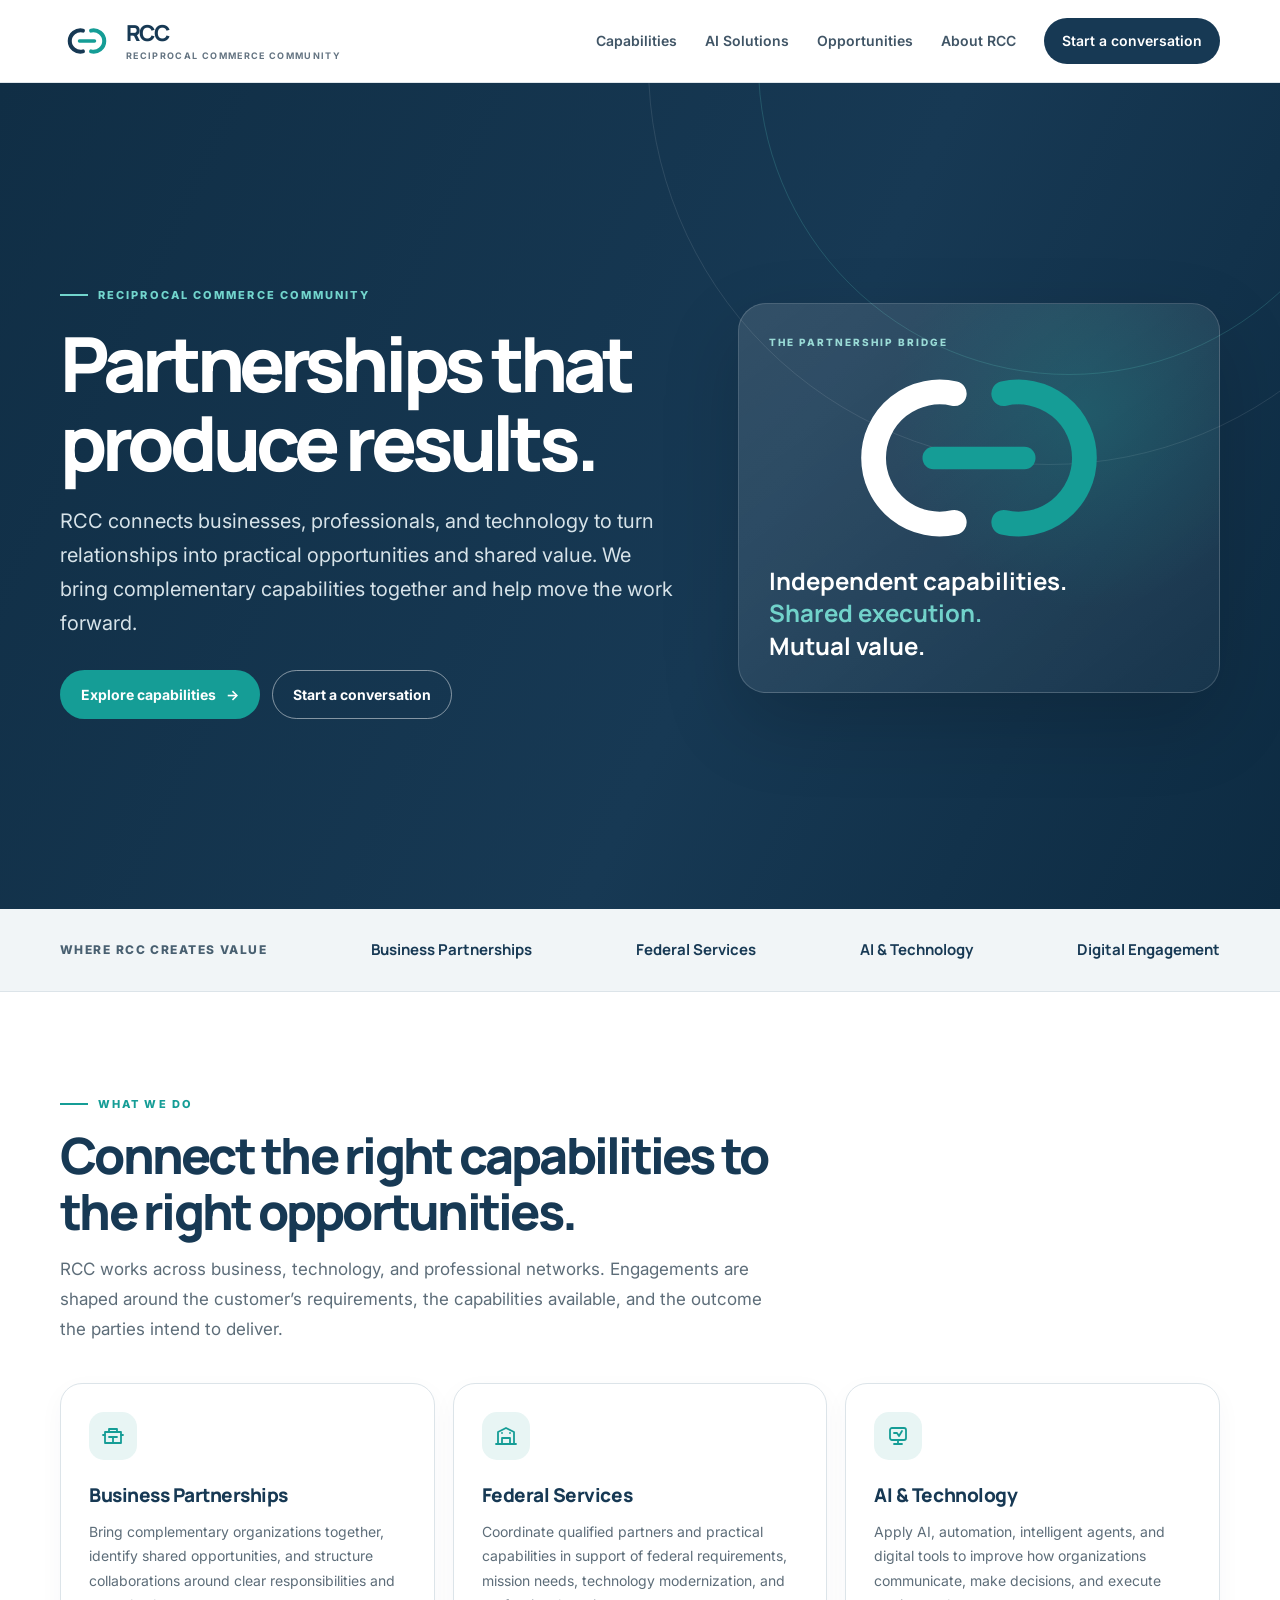
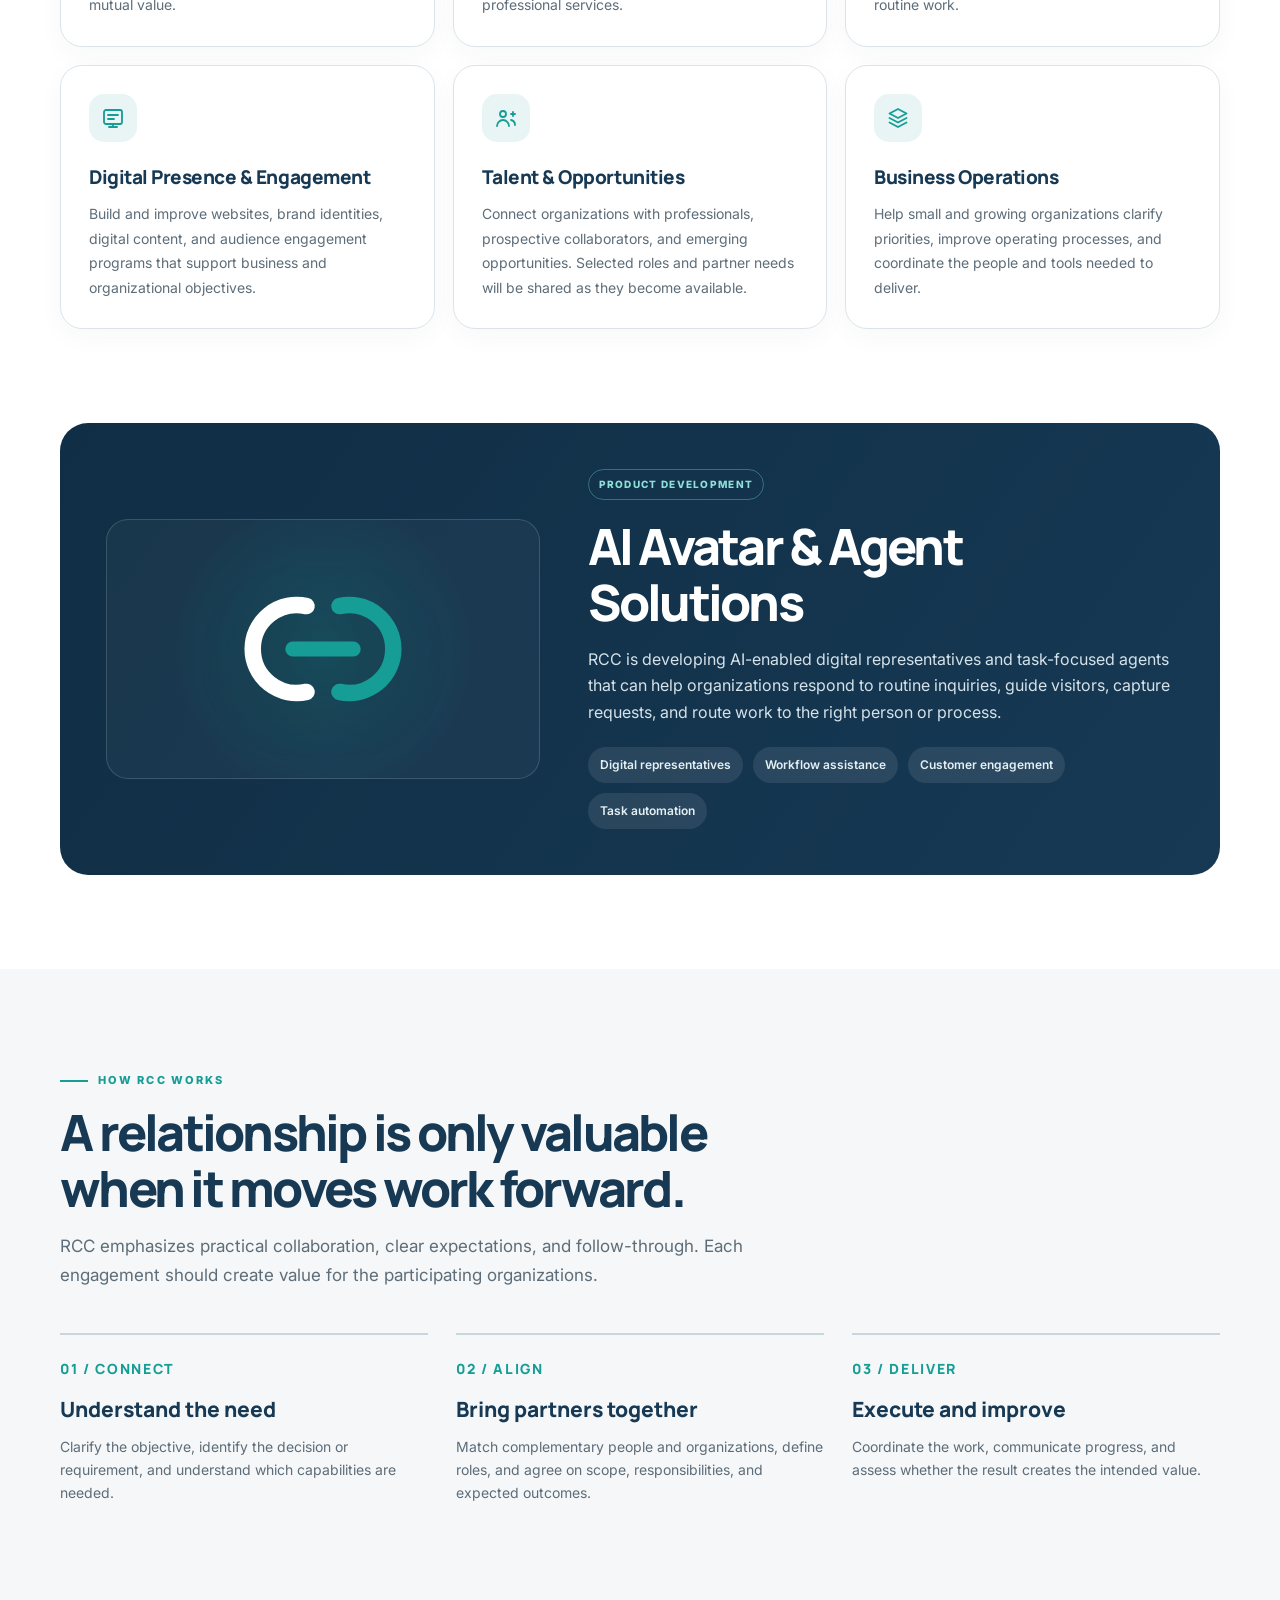
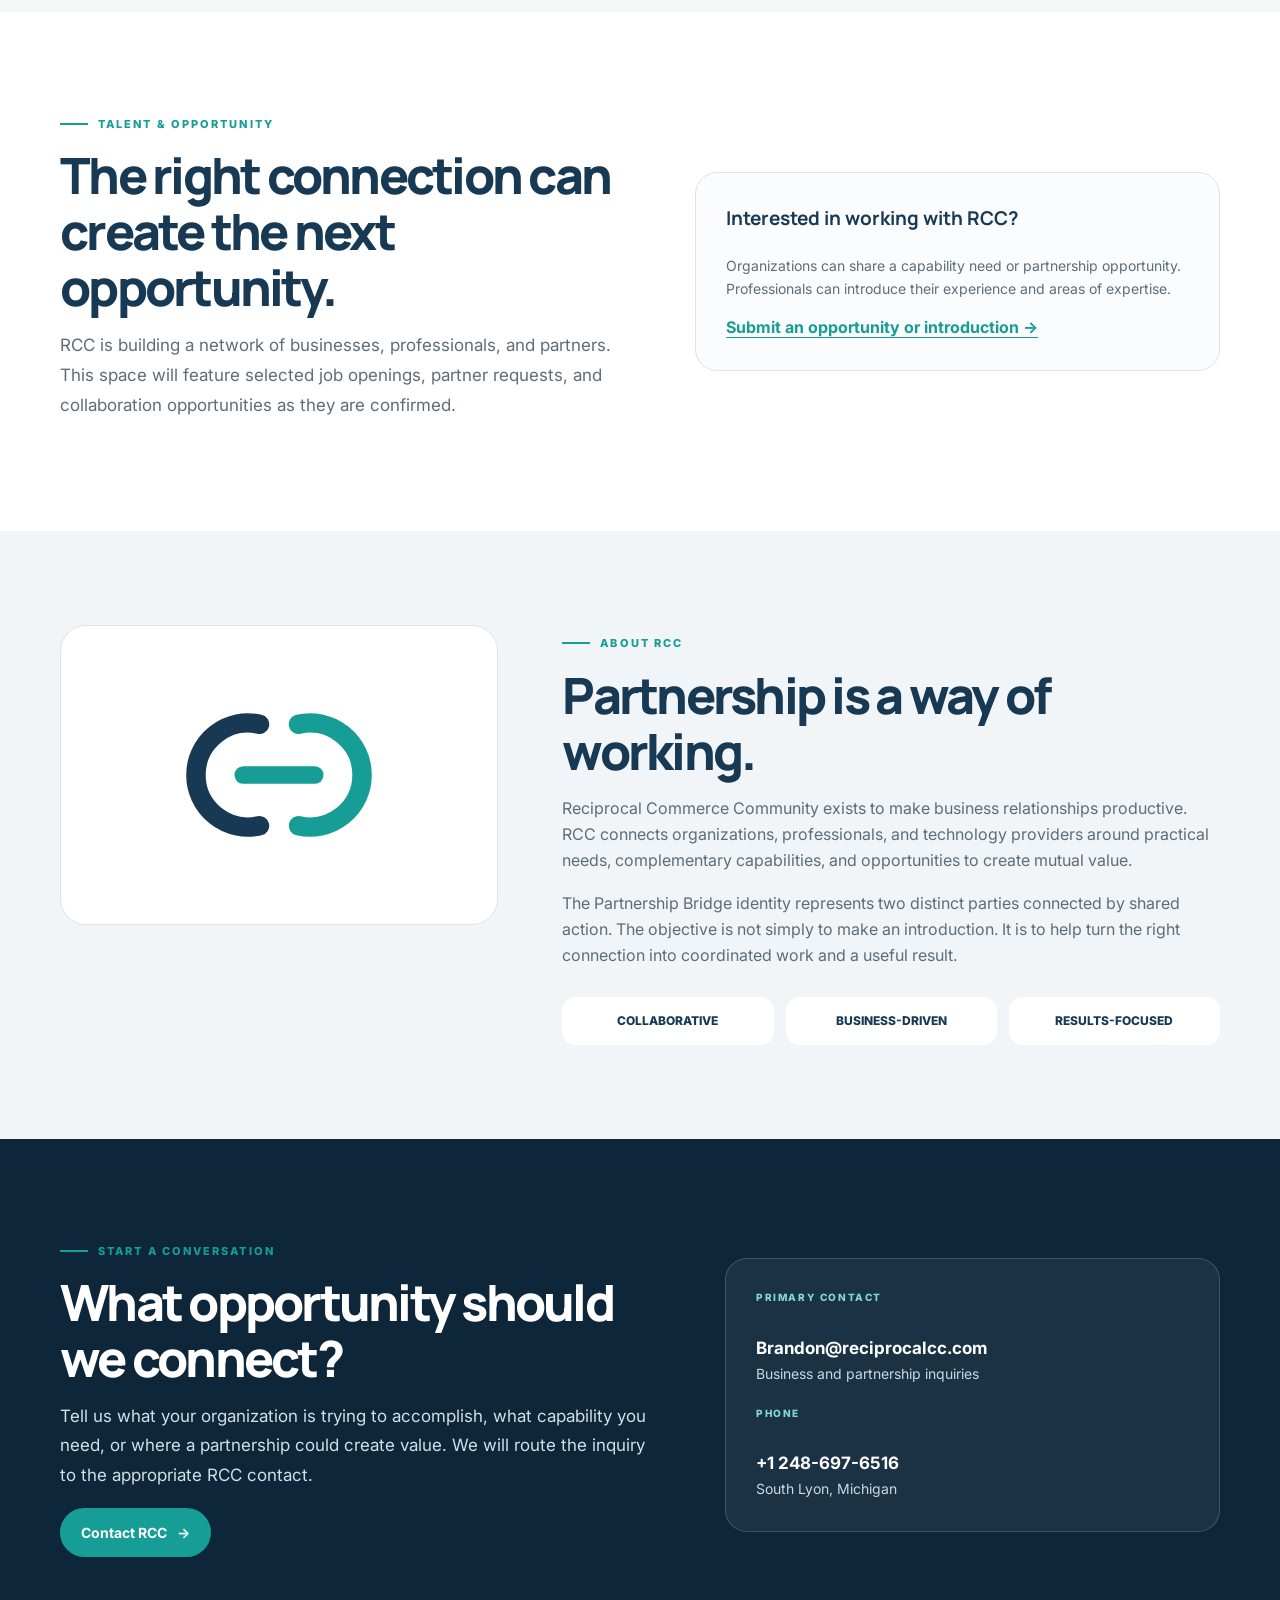
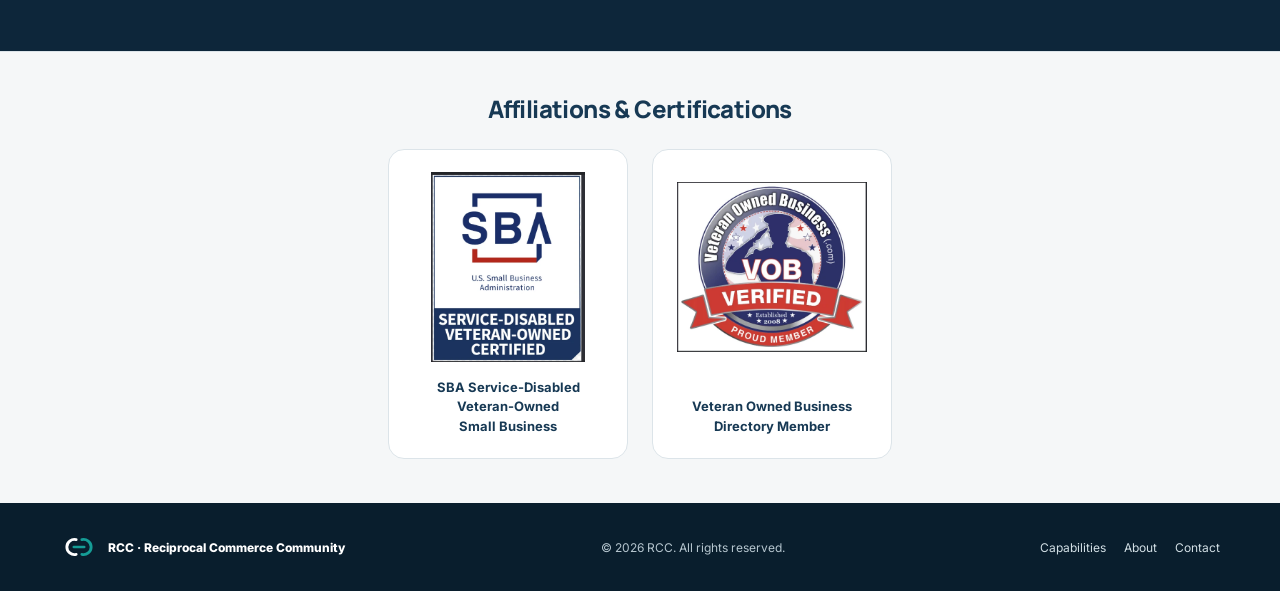
==== commit f861b1d3: "Add supplied SBA and veteran business badges above footer" ====
--- a/index.html
+++ b/index.html
@@ -128,6 +128,13 @@
     .footer-brand img { width: 38px; height: 28px; }
     .footer-links { display: flex; gap: 18px; }
     .footer-links a { color: #d2dfe5; text-decoration: none; }
+
+    .credentials { padding: 44px 0; background: var(--paper); border-top: 1px solid var(--line); }
+    .credentials h2 { margin: 0 0 26px; font-size: 24px; text-align: center; letter-spacing: -.025em; }
+    .credential-badges { display: flex; flex-wrap: wrap; justify-content: center; align-items: stretch; gap: 24px; margin: 0; padding: 0; list-style: none; }
+    .credential-badge { flex: 0 1 240px; display: flex; flex-direction: column; align-items: center; justify-content: space-between; gap: 16px; padding: 22px; border: 1px solid var(--line); border-radius: 16px; background: white; text-align: center; }
+    .credential-badge img { display: block; width: 100%; max-width: 190px; height: 190px; object-fit: contain; }
+    .credential-badge span { color: var(--navy); font-size: 13px; font-weight: 700; line-height: 1.5; }
     @media (max-width: 900px) {
       .hero-grid, .product-card, .opportunities, .about-grid, .contact-grid { grid-template-columns: 1fr; }
       .hero-grid { gap: 38px; padding: 76px 0; }
@@ -331,6 +338,22 @@
         </aside>
       </div>
     </section>
+
+    <section class="credentials" id="credentials" aria-labelledby="credentials-title">
+      <div class="container">
+        <h2 id="credentials-title">Affiliations &amp; Certifications</h2>
+        <ul class="credential-badges">
+          <li class="credential-badge">
+            <img src="assets/badges/sba-sdvosb-certified.webp" width="448" height="550" loading="lazy" decoding="async" alt="U.S. Small Business Administration: Service-Disabled Veteran-Owned Certified" />
+            <span>SBA Service-Disabled Veteran-Owned<br />Small Business</span>
+          </li>
+          <li class="credential-badge">
+            <img src="assets/badges/vob-verified-member.webp" width="532" height="478" loading="lazy" decoding="async" alt="Veteran Owned Business directory: Verified Proud Member" />
+            <span>Veteran Owned Business<br />Directory Member</span>
+          </li>
+        </ul>
+      </div>
+    </section>
   </main>
 
   <footer>
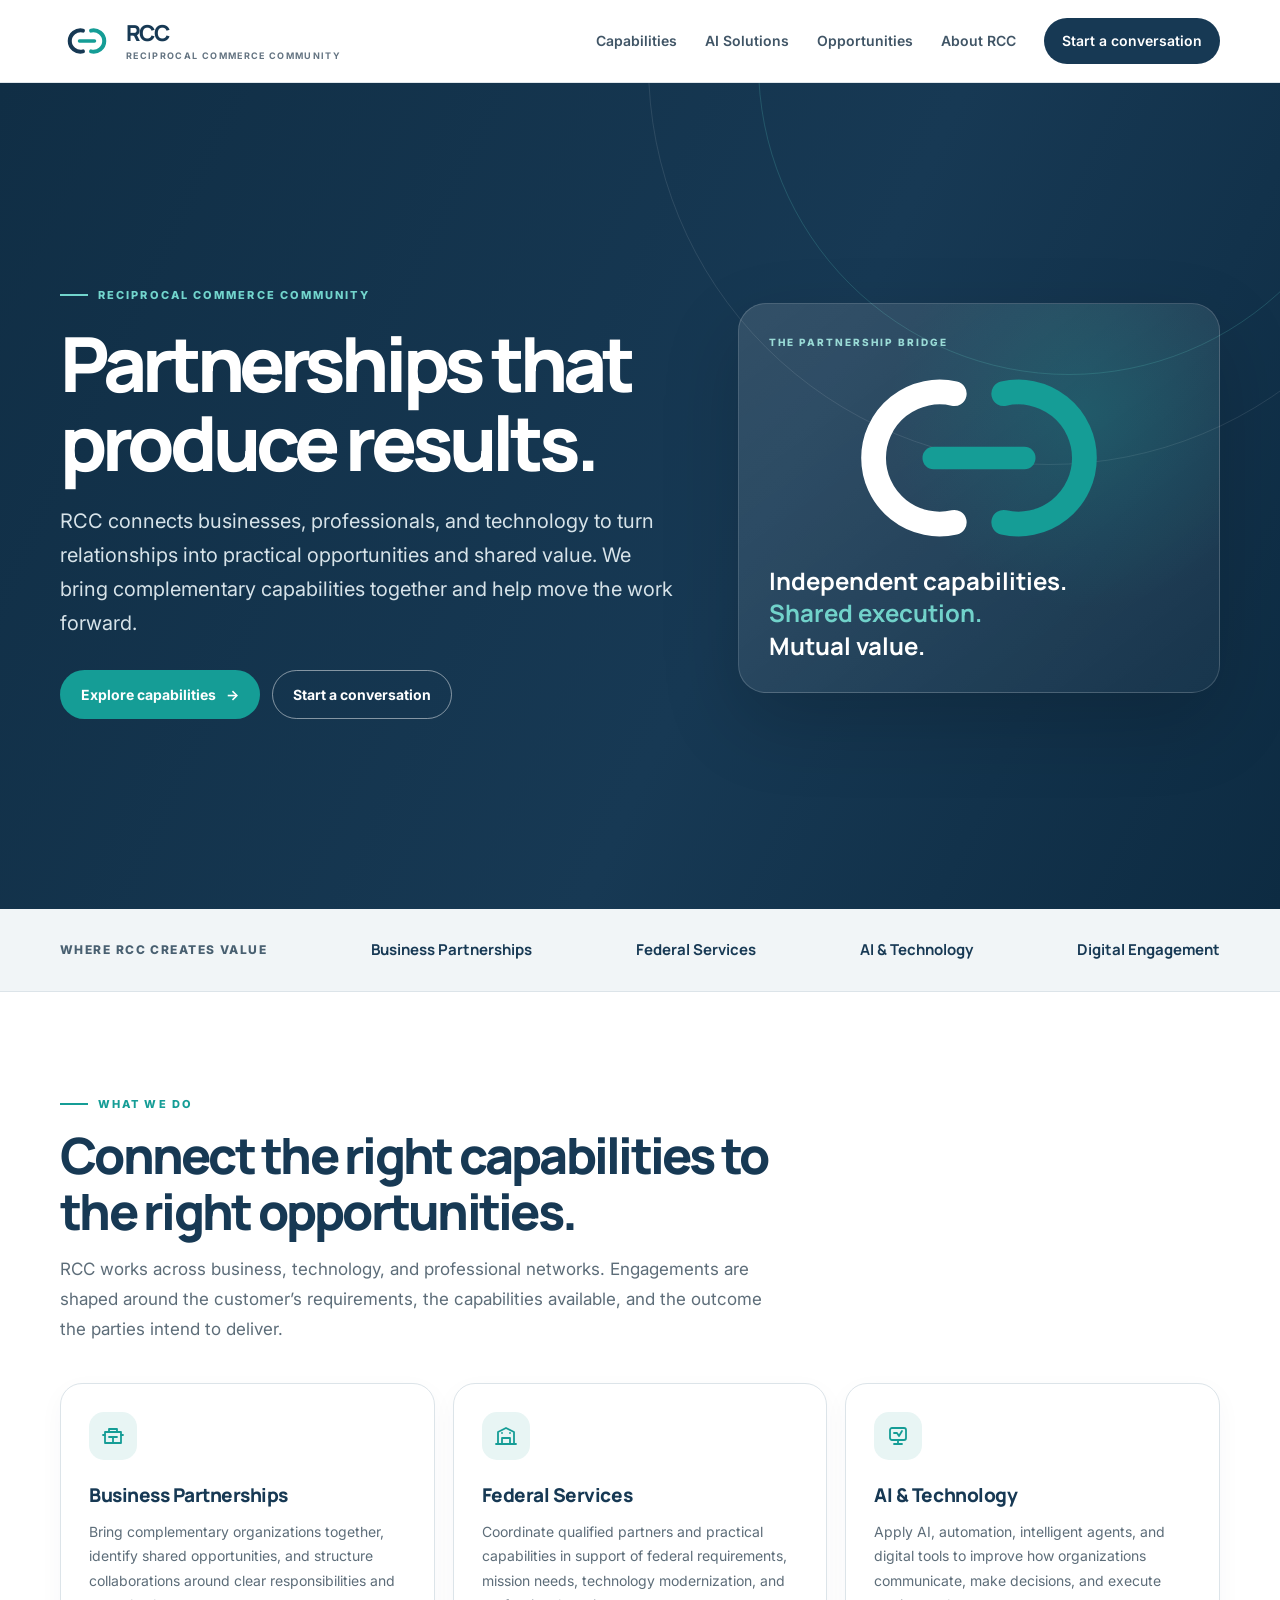
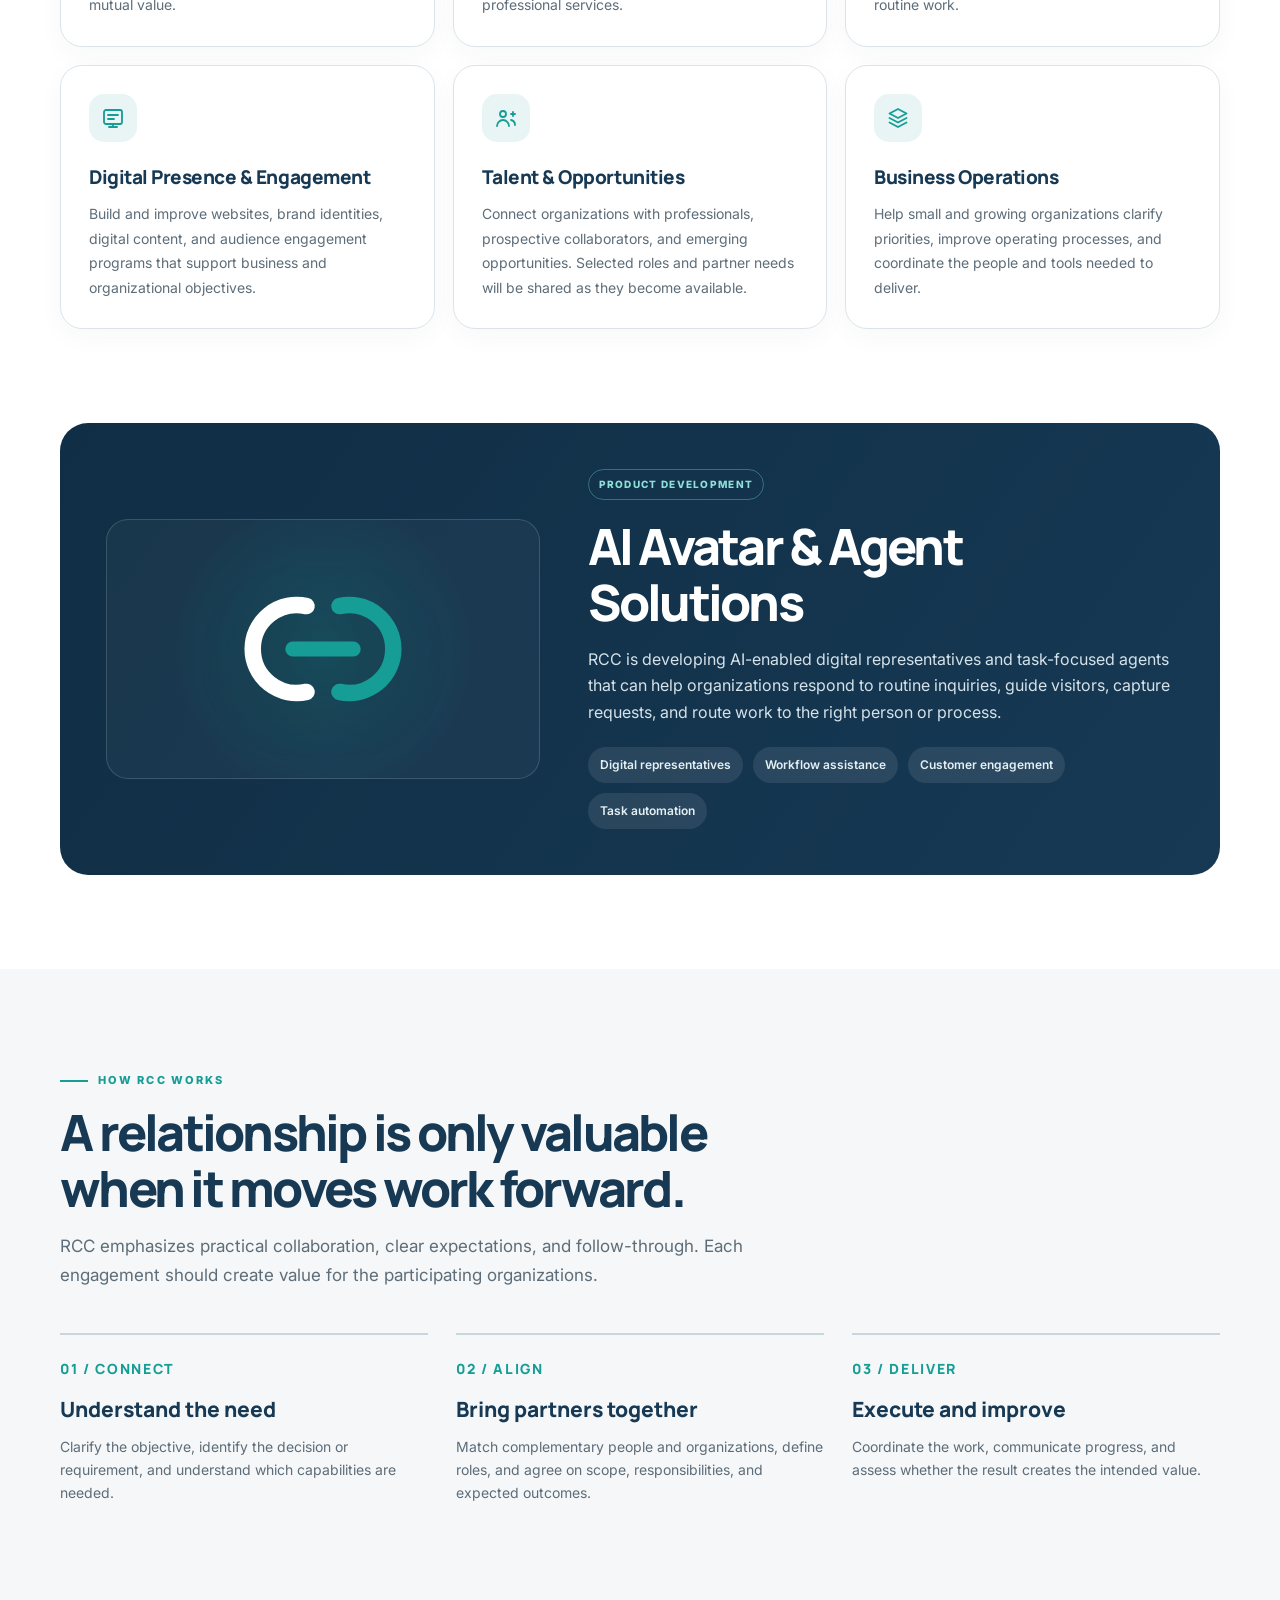
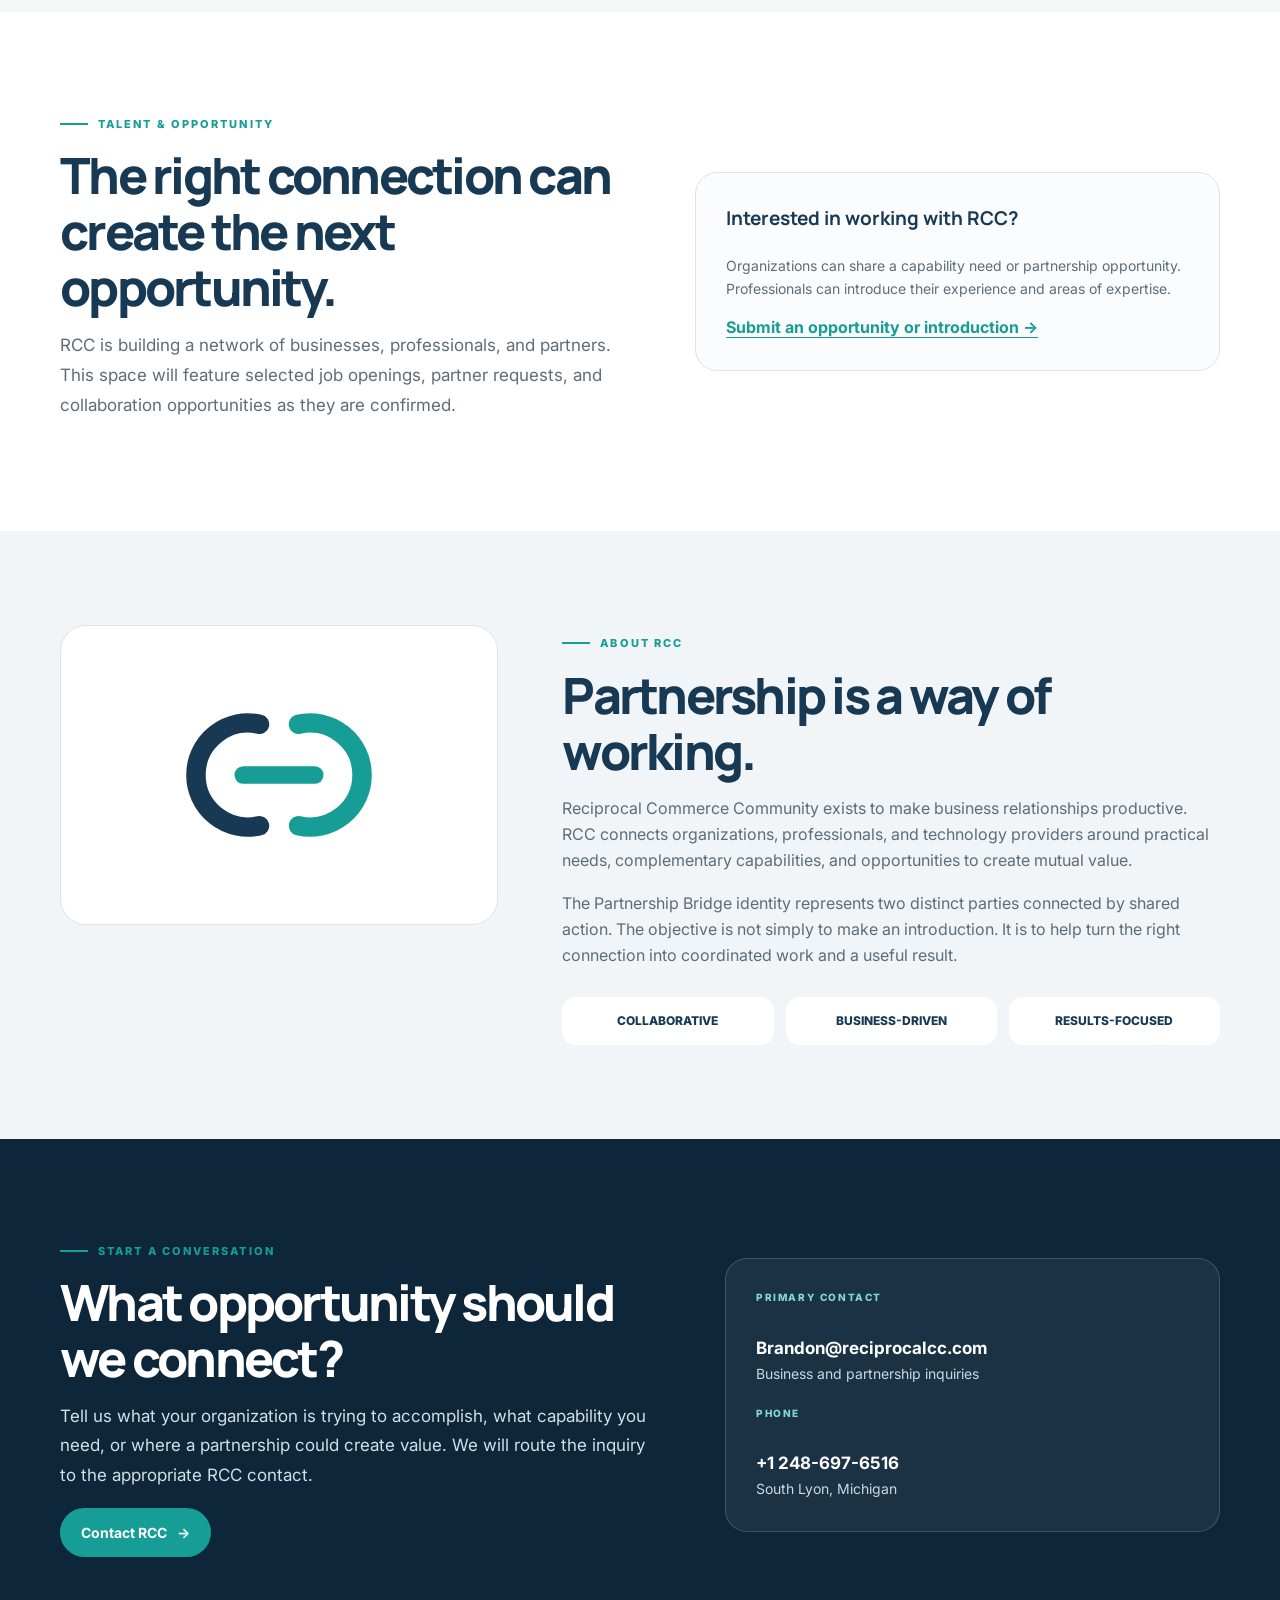
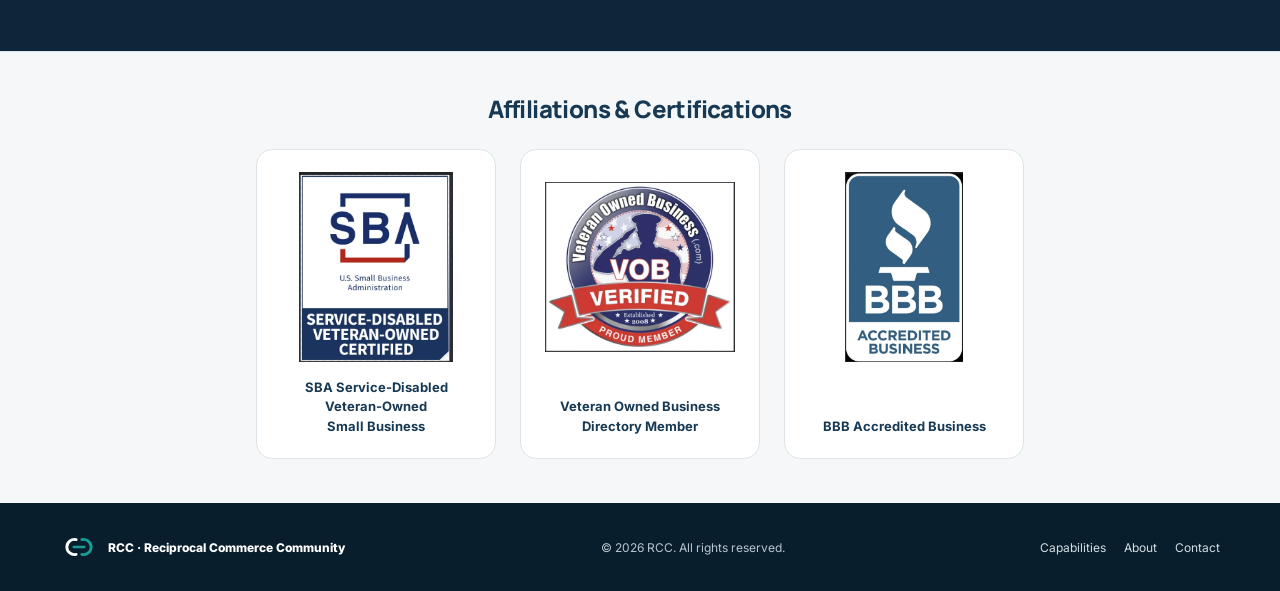
==== commit 4315b845: "Add supplied BBB badge to affiliations and certifications" ====
--- a/index.html
+++ b/index.html
@@ -351,6 +351,10 @@
             <img src="assets/badges/vob-verified-member.webp" width="532" height="478" loading="lazy" decoding="async" alt="Veteran Owned Business directory: Verified Proud Member" />
             <span>Veteran Owned Business<br />Directory Member</span>
           </li>
+          <li class="credential-badge">
+            <img src="assets/badges/bbb-accredited.webp" width="378" height="612" loading="lazy" decoding="async" alt="BBB Accredited Business" />
+            <span>BBB Accredited Business</span>
+          </li>
         </ul>
       </div>
     </section>
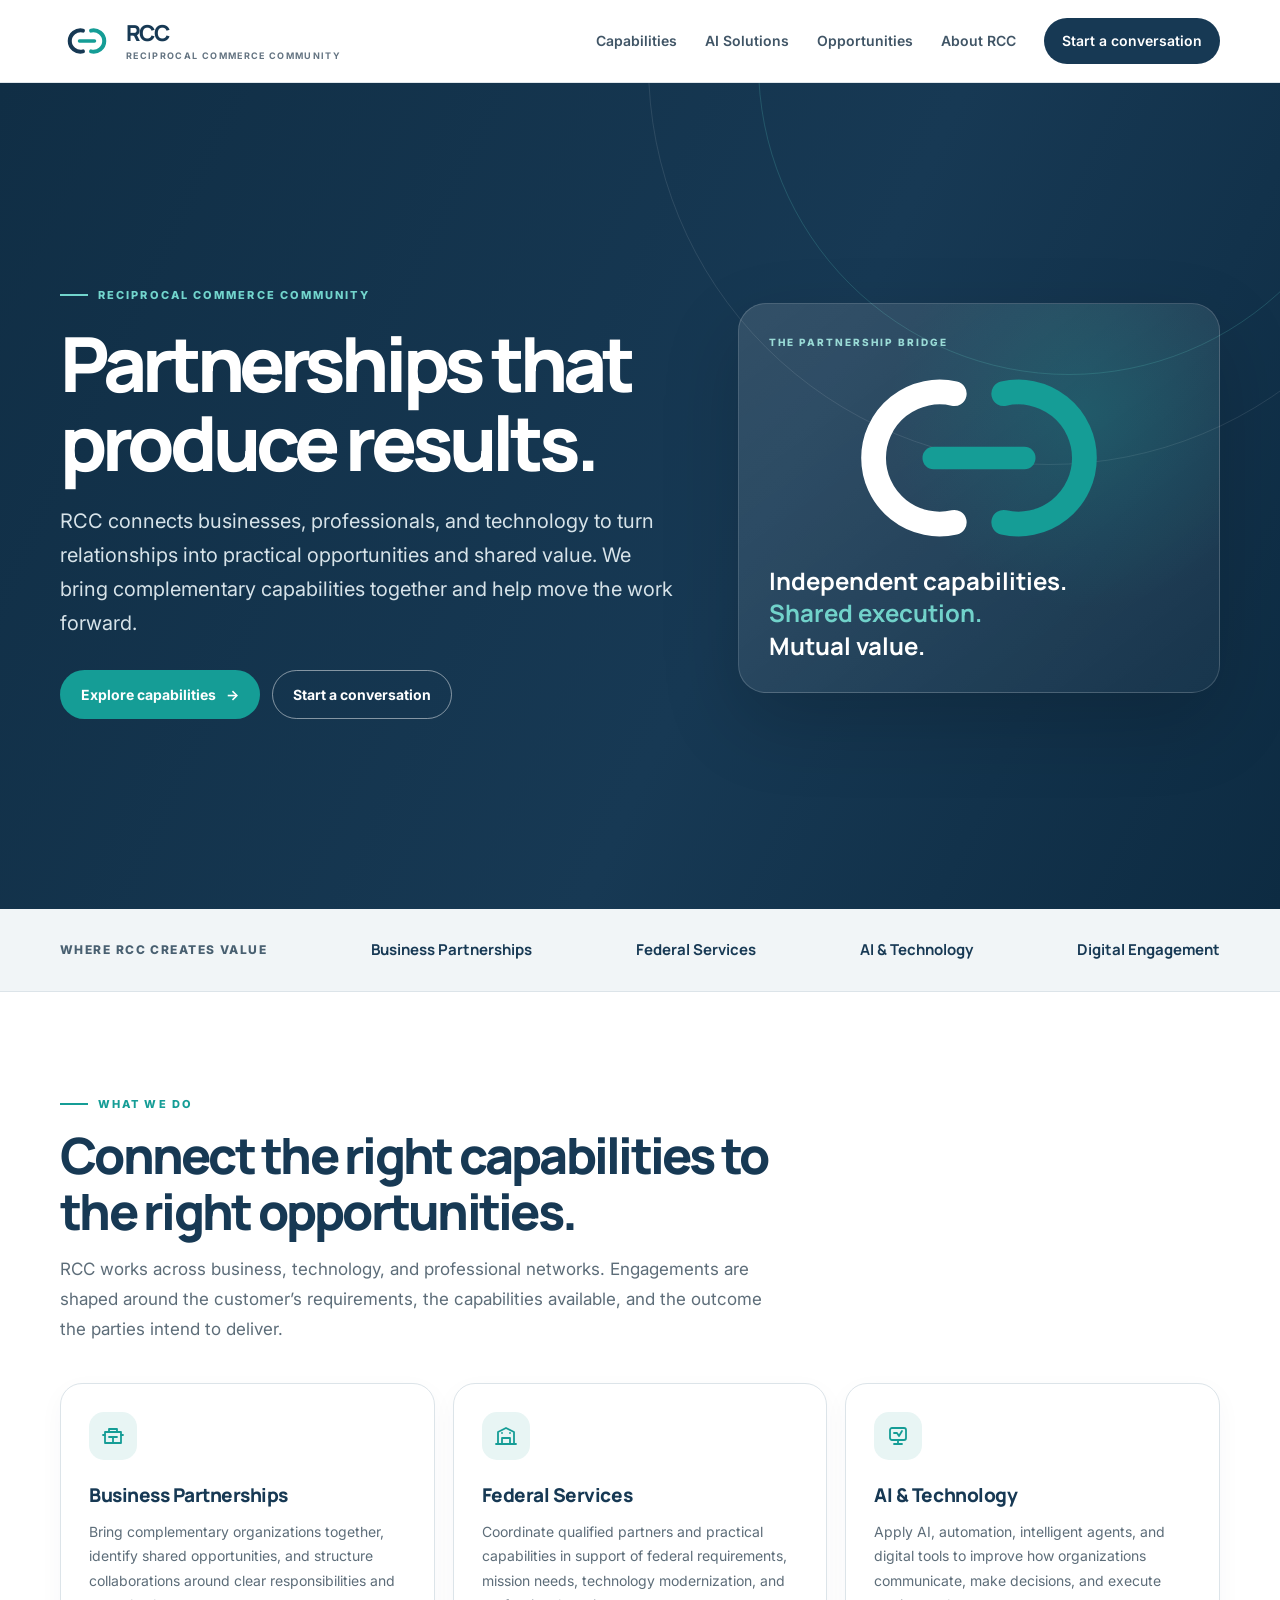
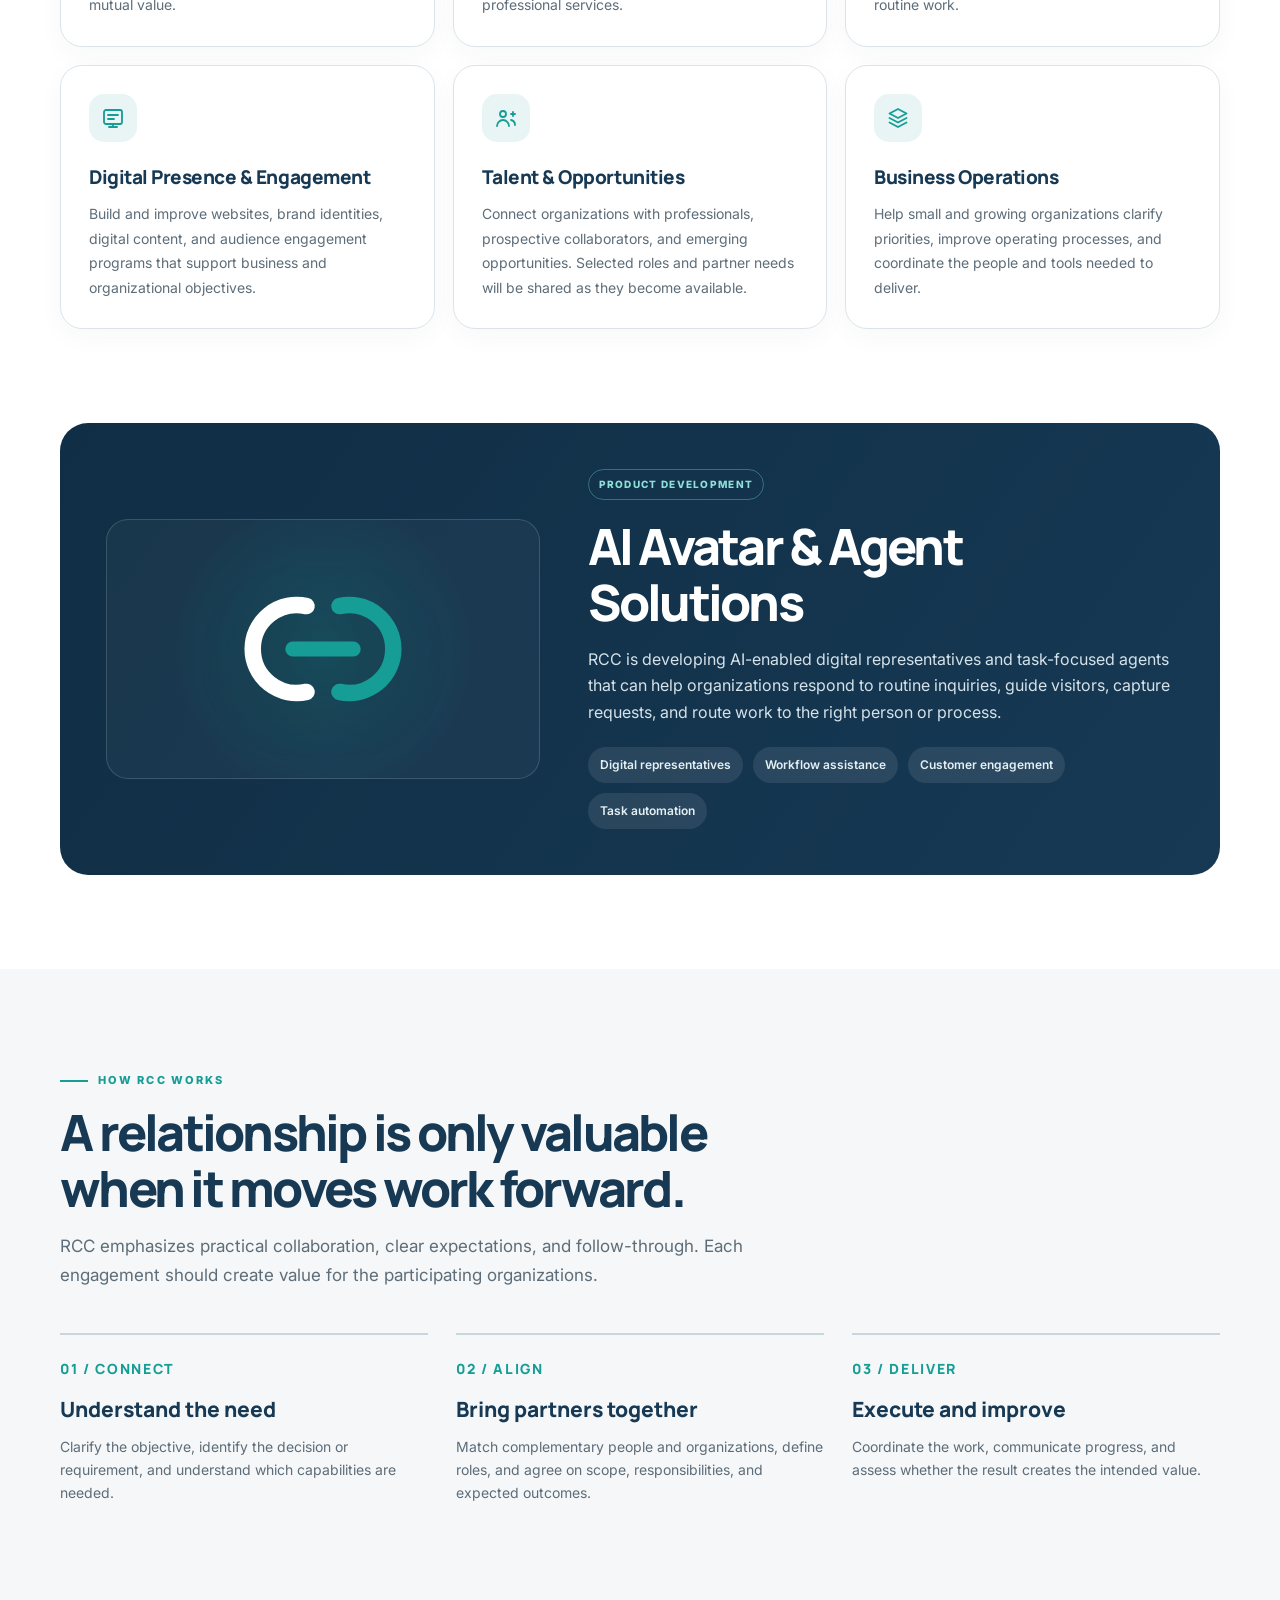
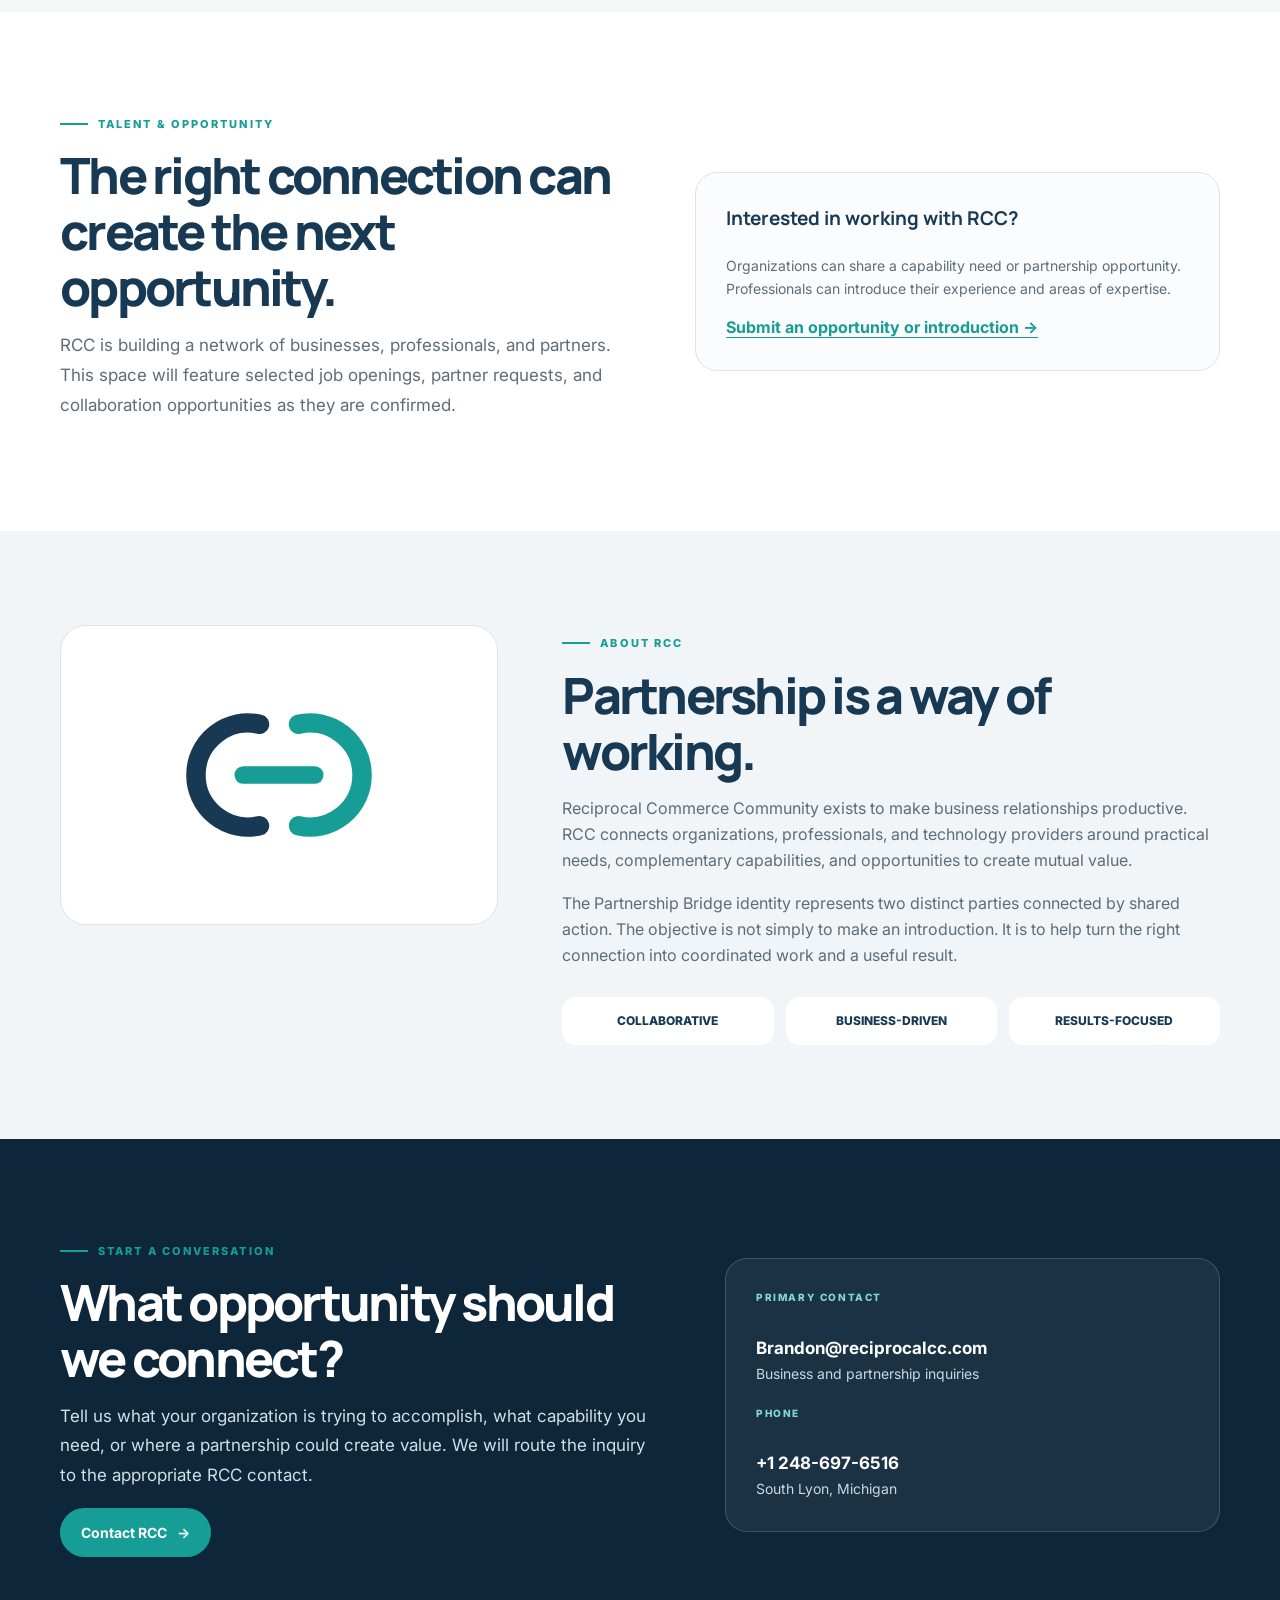
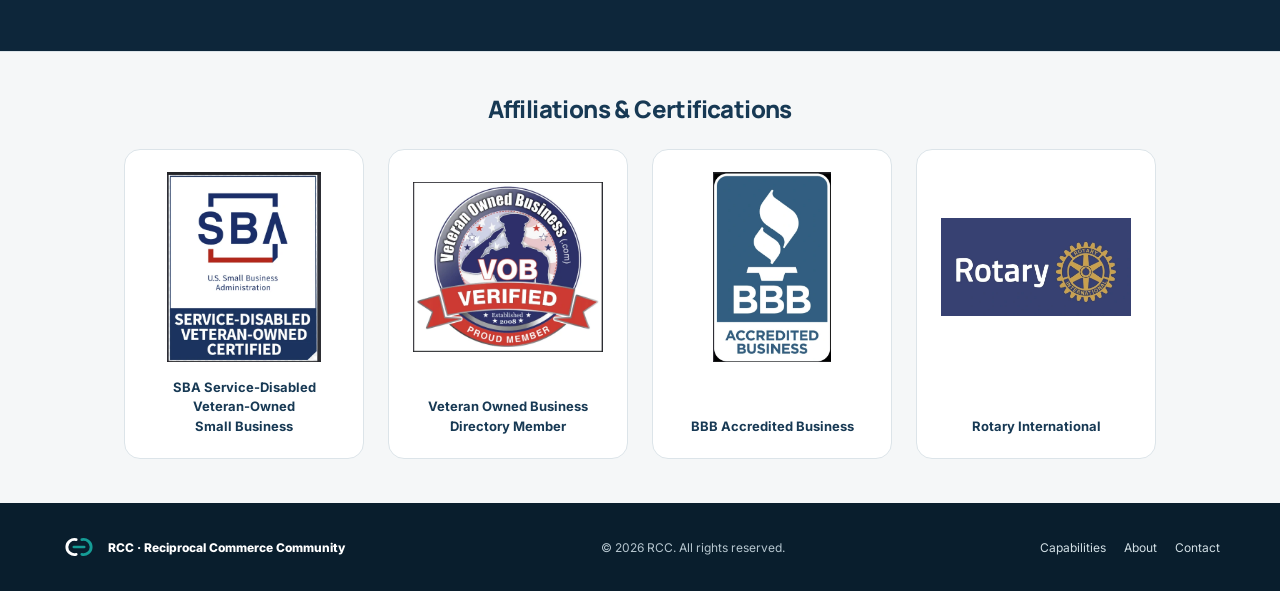
==== commit 8789db8f: "Add Rotary logo alongside affiliation badges" ====
--- a/index.html
+++ b/index.html
@@ -355,6 +355,10 @@
             <img src="assets/badges/bbb-accredited.webp" width="378" height="612" loading="lazy" decoding="async" alt="BBB Accredited Business" />
             <span>BBB Accredited Business</span>
           </li>
+          <li class="credential-badge">
+            <img src="assets/badges/rotary.webp" width="718" height="370" loading="lazy" decoding="async" alt="Rotary International" />
+            <span>Rotary International</span>
+          </li>
         </ul>
       </div>
     </section>
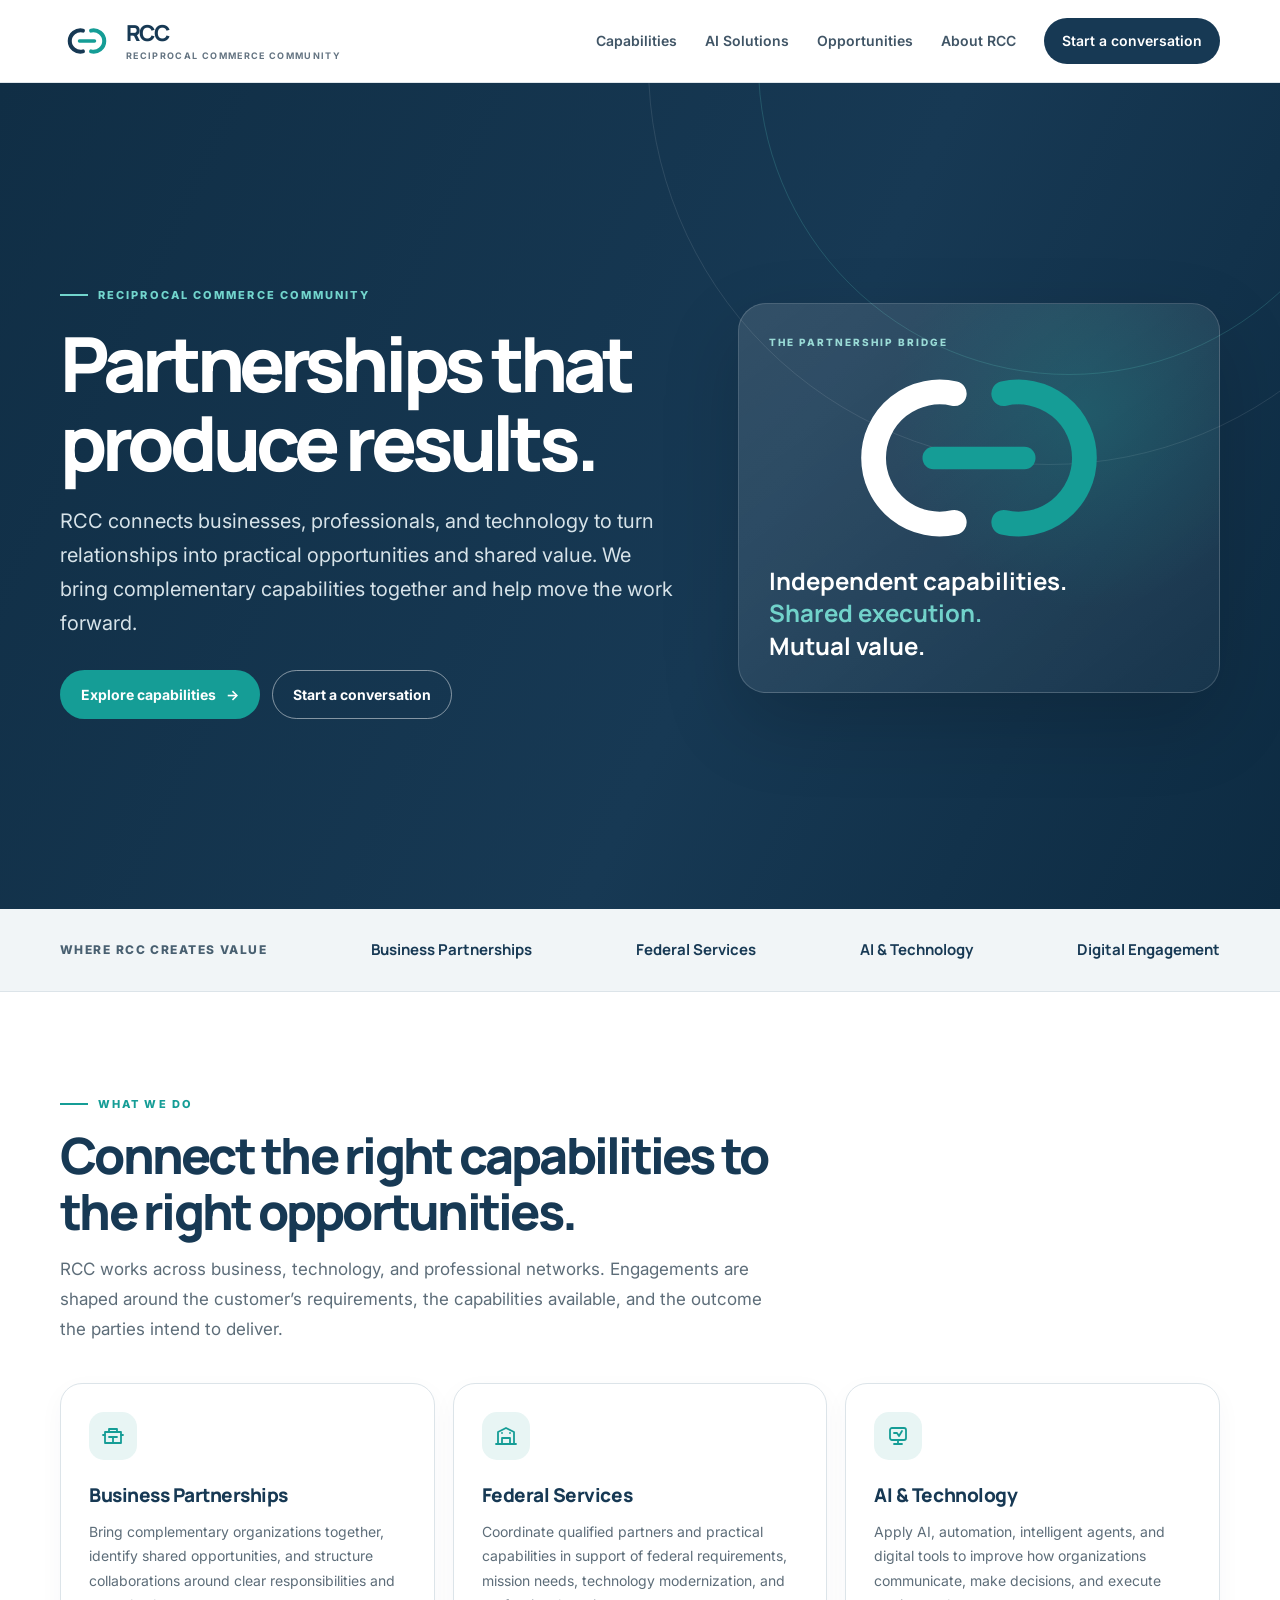
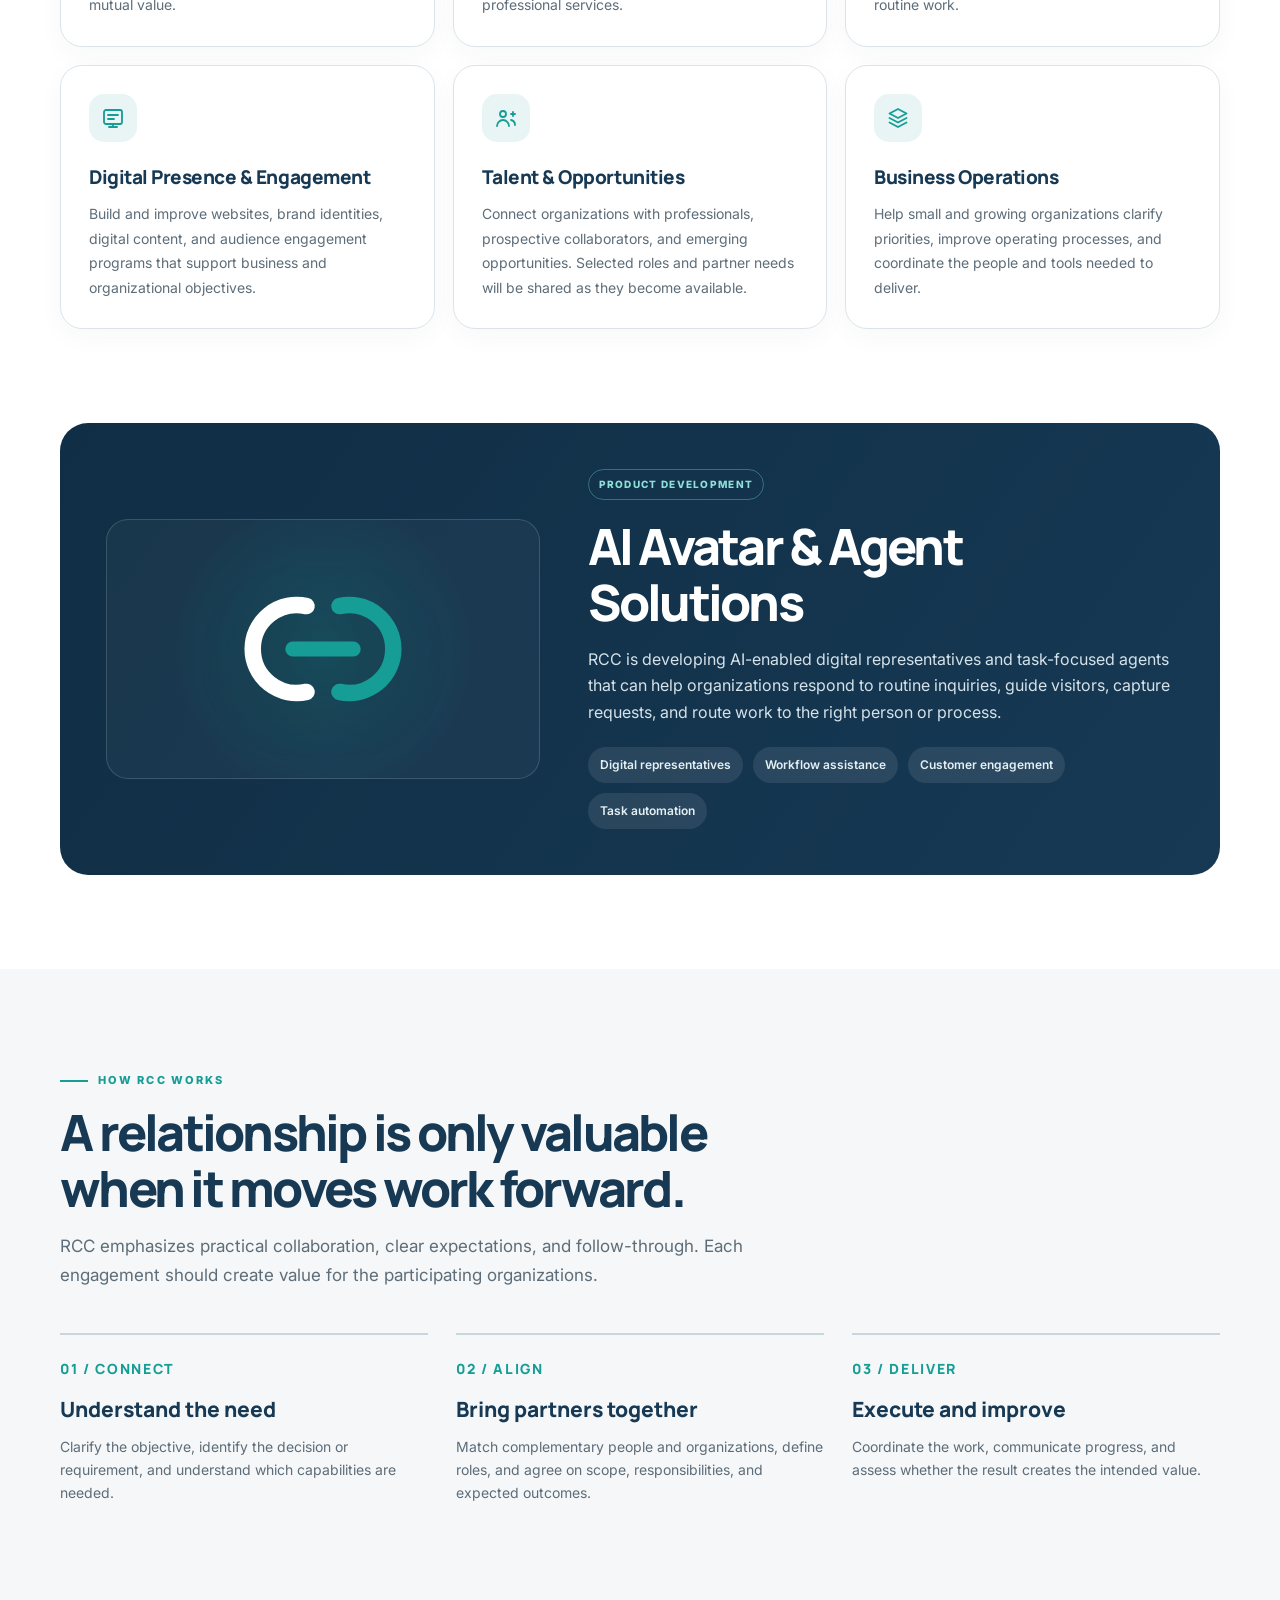
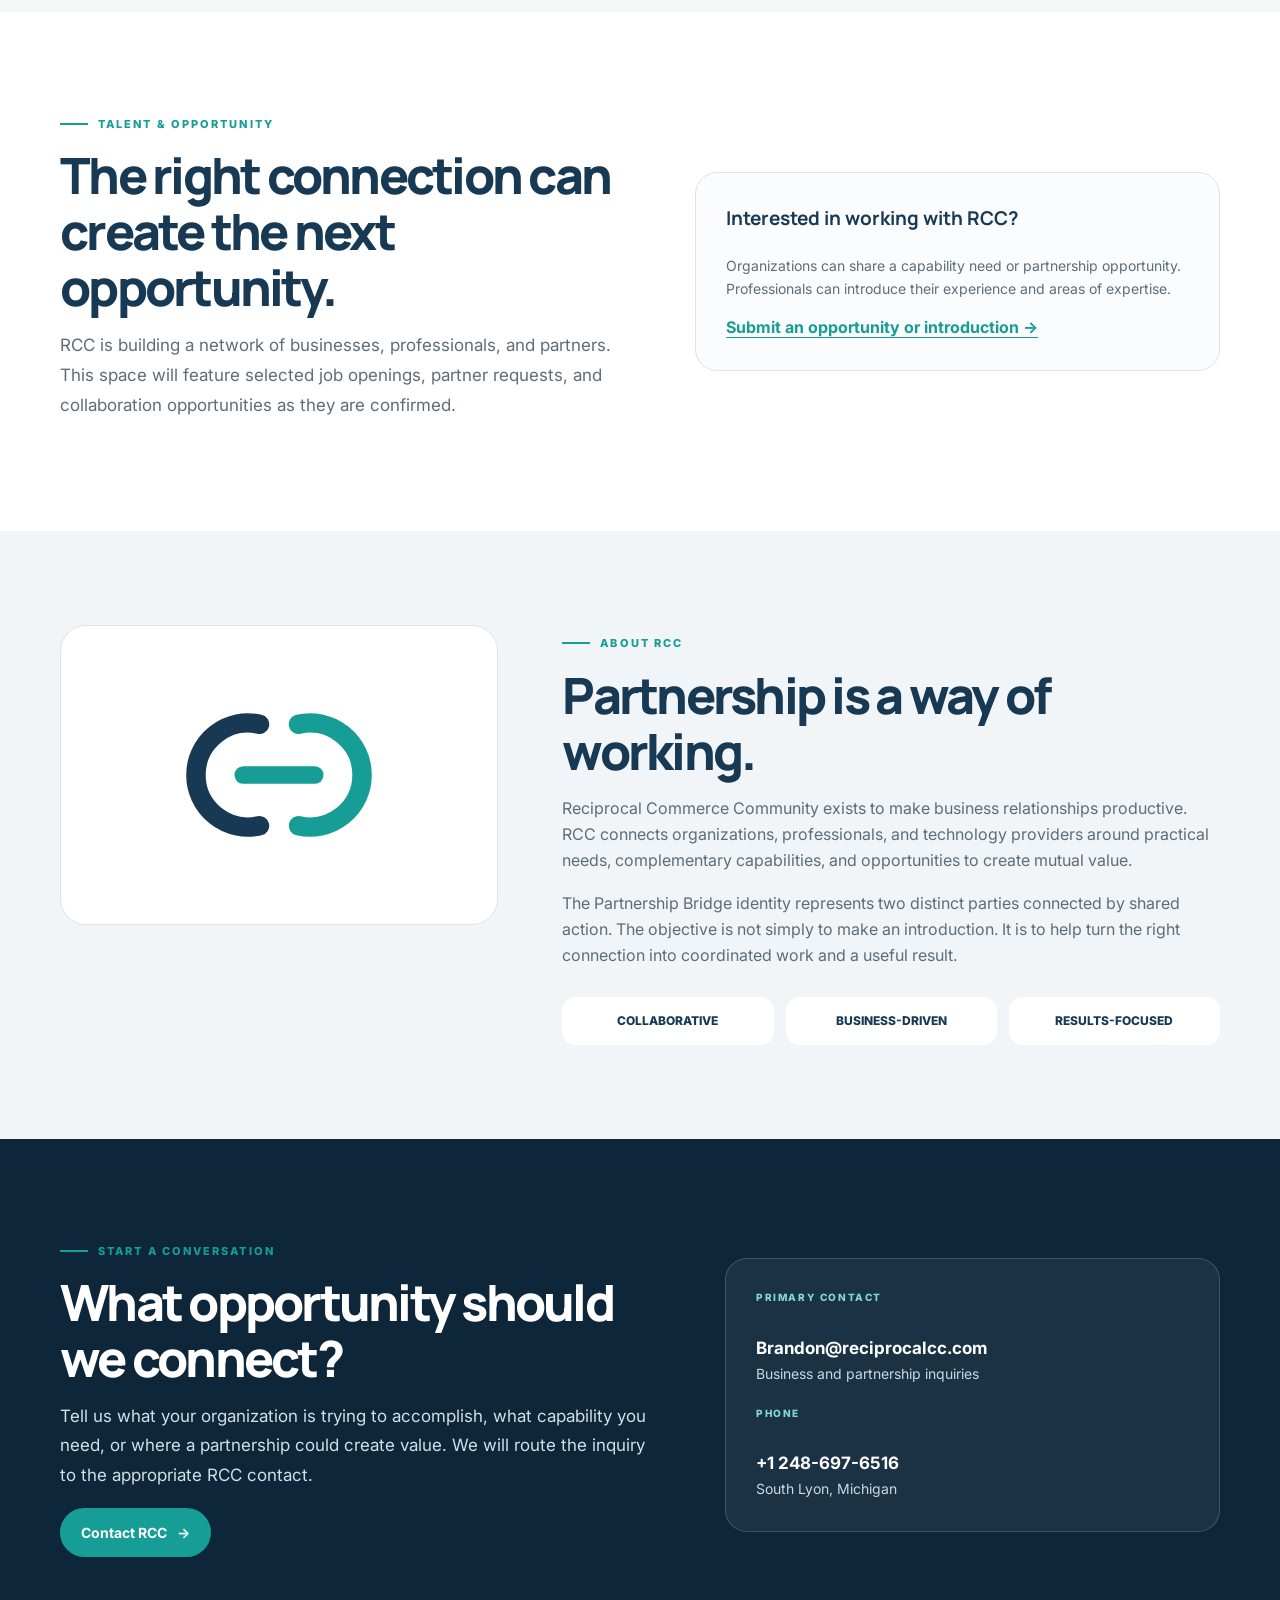
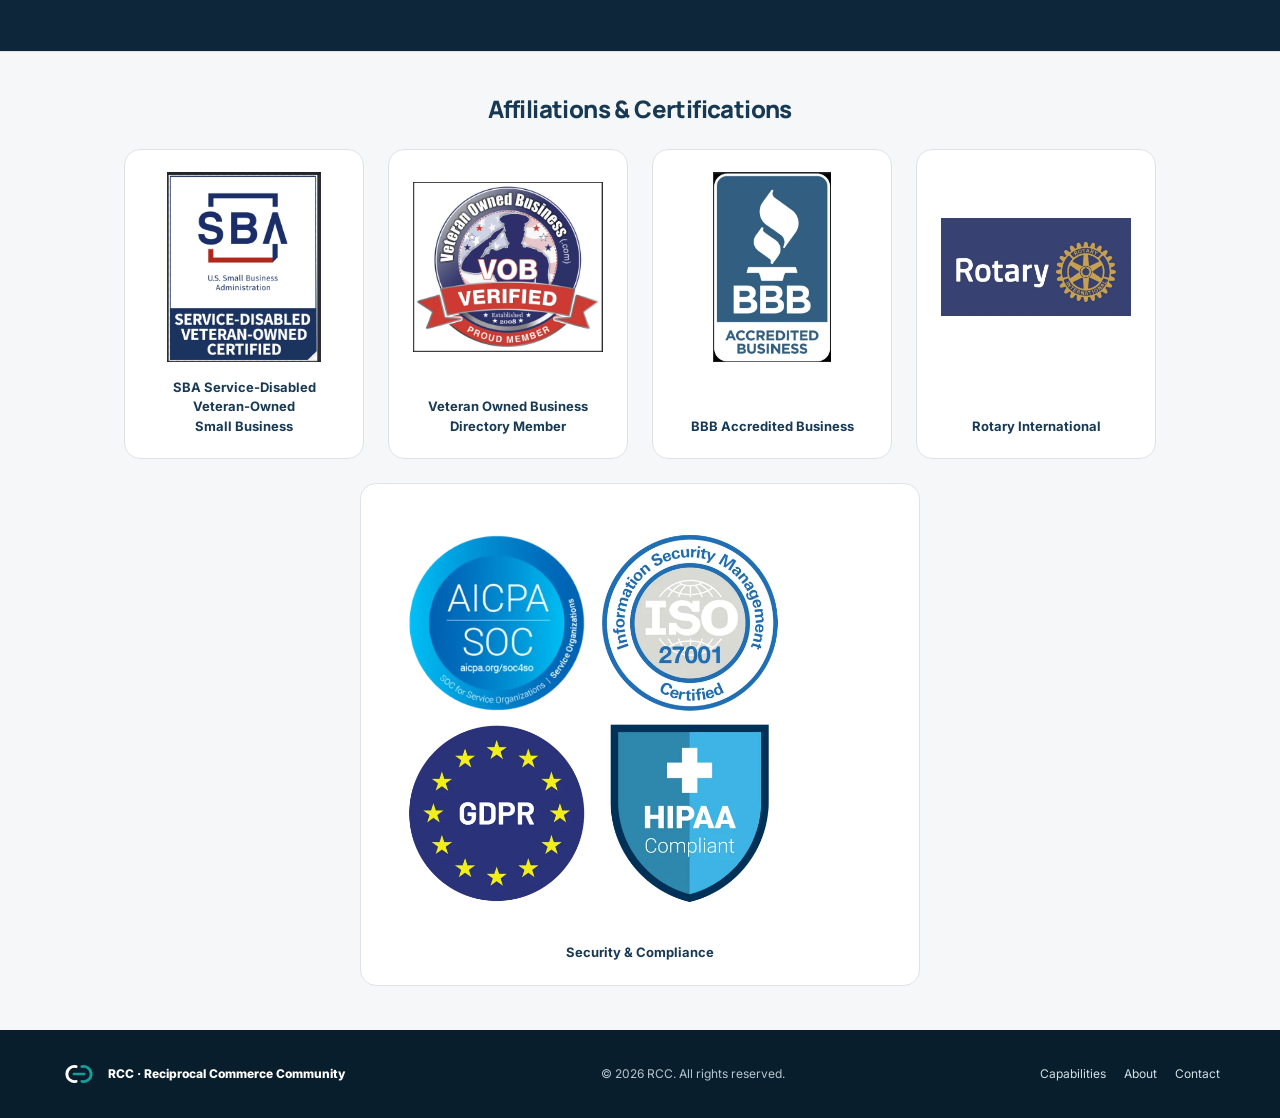
==== commit ac412398: "Add supplied security and compliance badge image above footer" ====
--- a/index.html
+++ b/index.html
@@ -135,6 +135,8 @@
     .credential-badge { flex: 0 1 240px; display: flex; flex-direction: column; align-items: center; justify-content: space-between; gap: 16px; padding: 22px; border: 1px solid var(--line); border-radius: 16px; background: white; text-align: center; }
     .credential-badge img { display: block; width: 100%; max-width: 190px; height: 190px; object-fit: contain; }
     .credential-badge span { color: var(--navy); font-size: 13px; font-weight: 700; line-height: 1.5; }
+    .credential-badge-group { flex-basis: 560px; max-width: 100%; }
+    .credential-badge-group img { max-width: 100%; height: auto; }
     @media (max-width: 900px) {
       .hero-grid, .product-card, .opportunities, .about-grid, .contact-grid { grid-template-columns: 1fr; }
       .hero-grid { gap: 38px; padding: 76px 0; }
@@ -359,6 +361,10 @@
             <img src="assets/badges/rotary.webp" width="718" height="370" loading="lazy" decoding="async" alt="Rotary International" />
             <span>Rotary International</span>
           </li>
+          <li class="credential-badge credential-badge-group">
+            <img src="assets/badges/security-compliance.webp" width="1000" height="819" loading="lazy" decoding="async" alt="AICPA SOC; ISO 27001 Information Security Management Certified; GDPR; HIPAA Compliant" />
+            <span>Security &amp; Compliance</span>
+          </li>
         </ul>
       </div>
     </section>
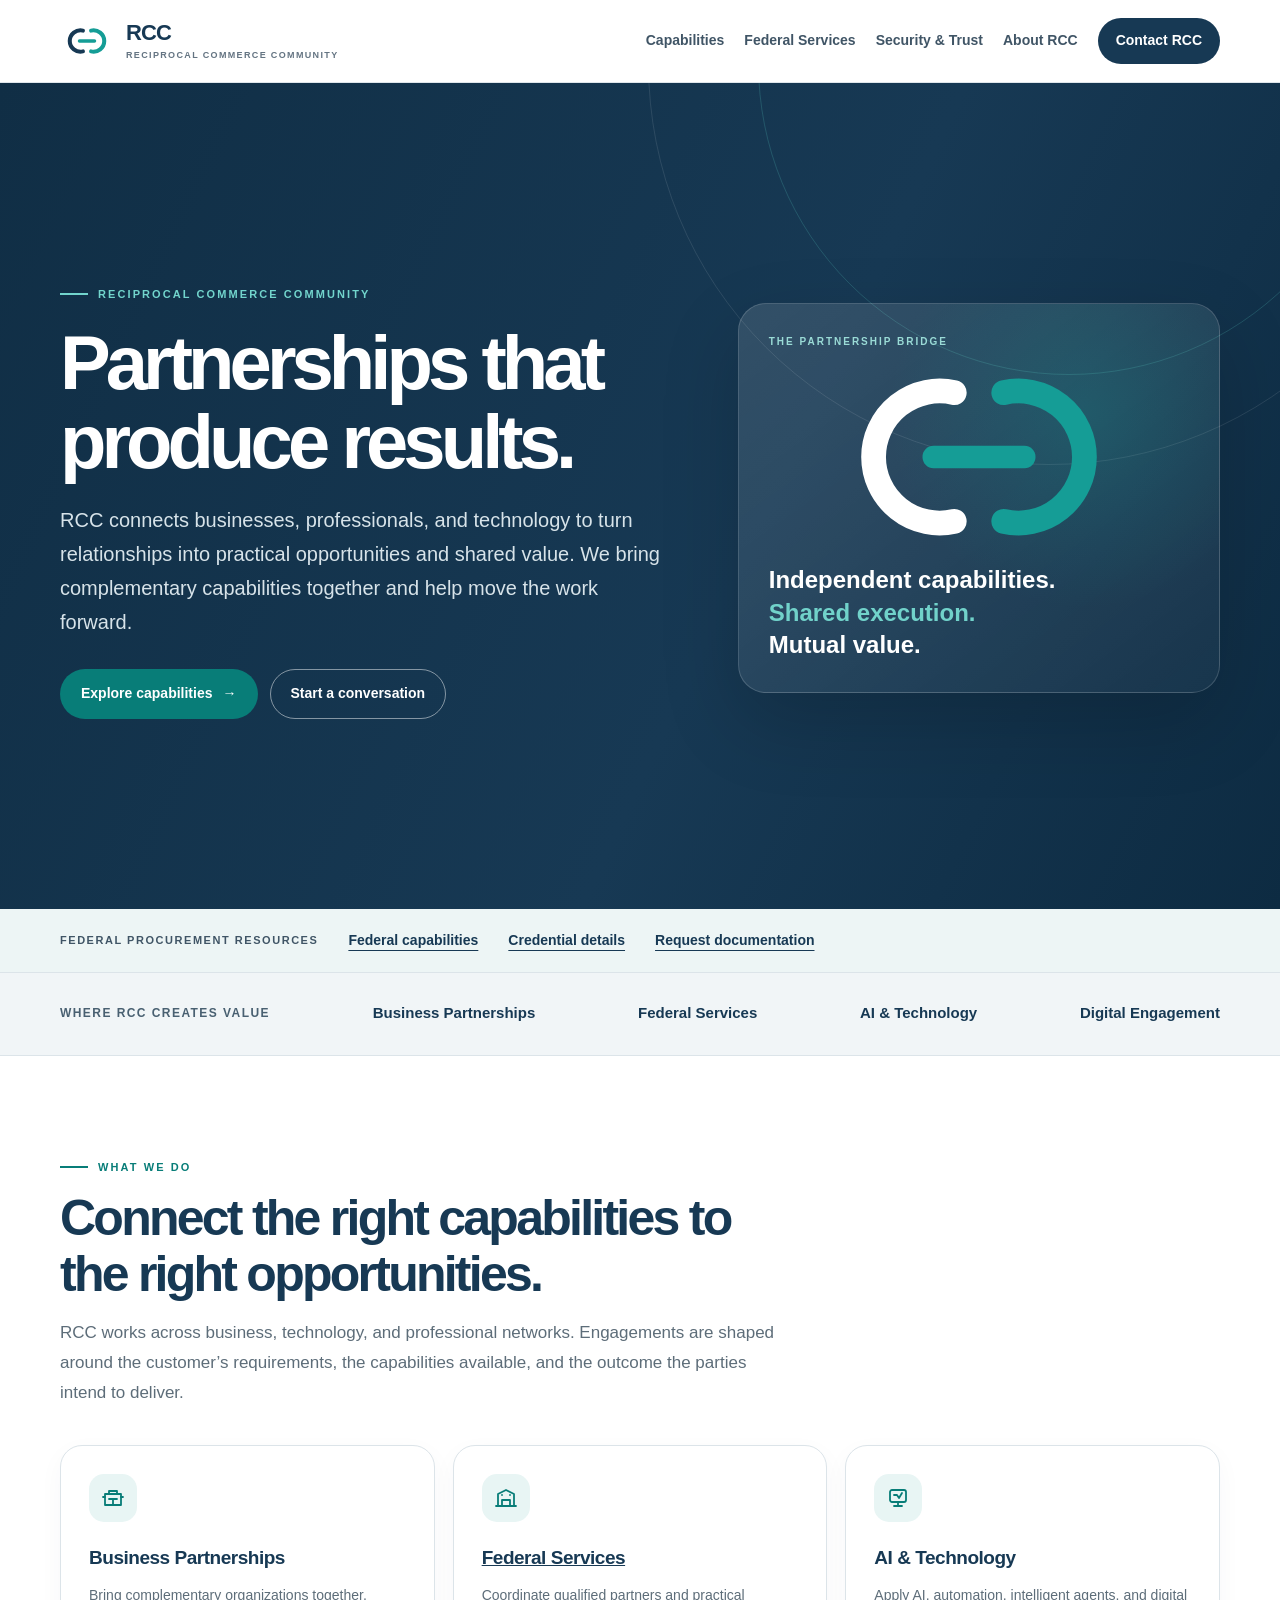
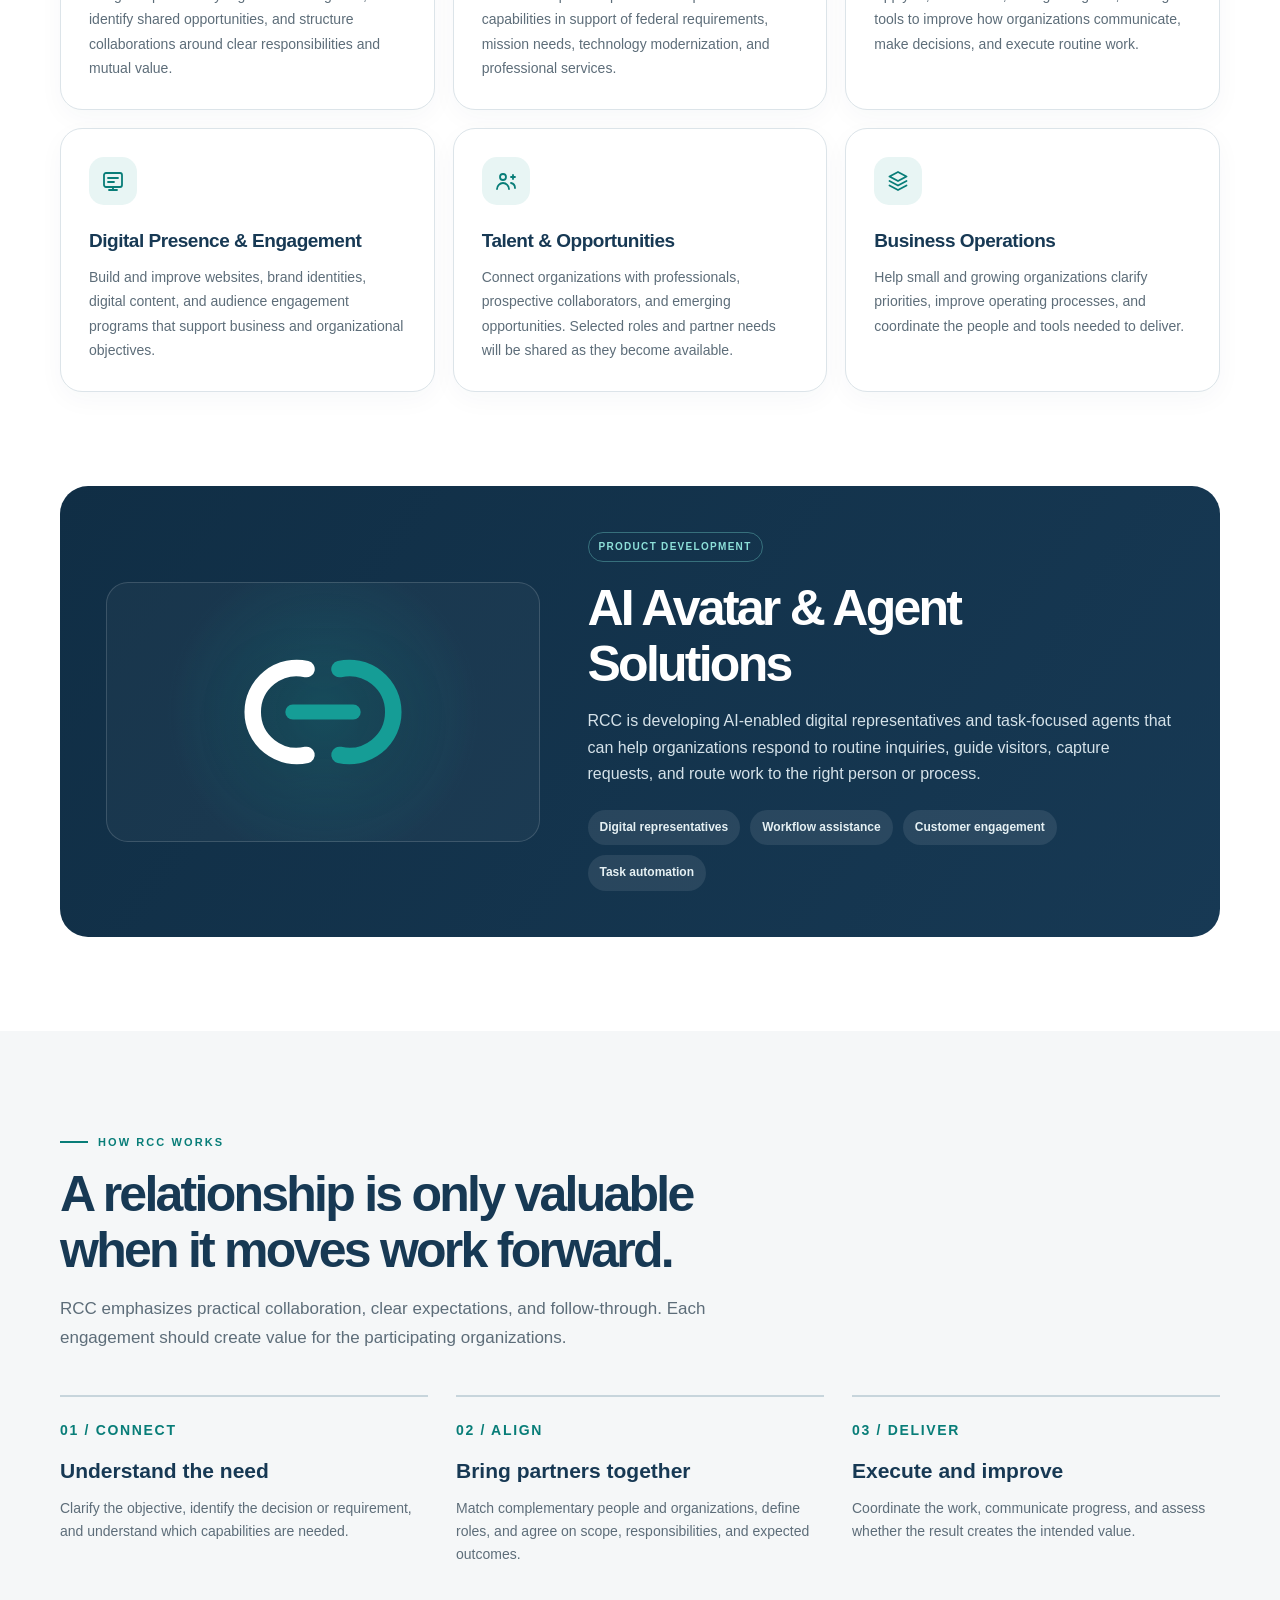
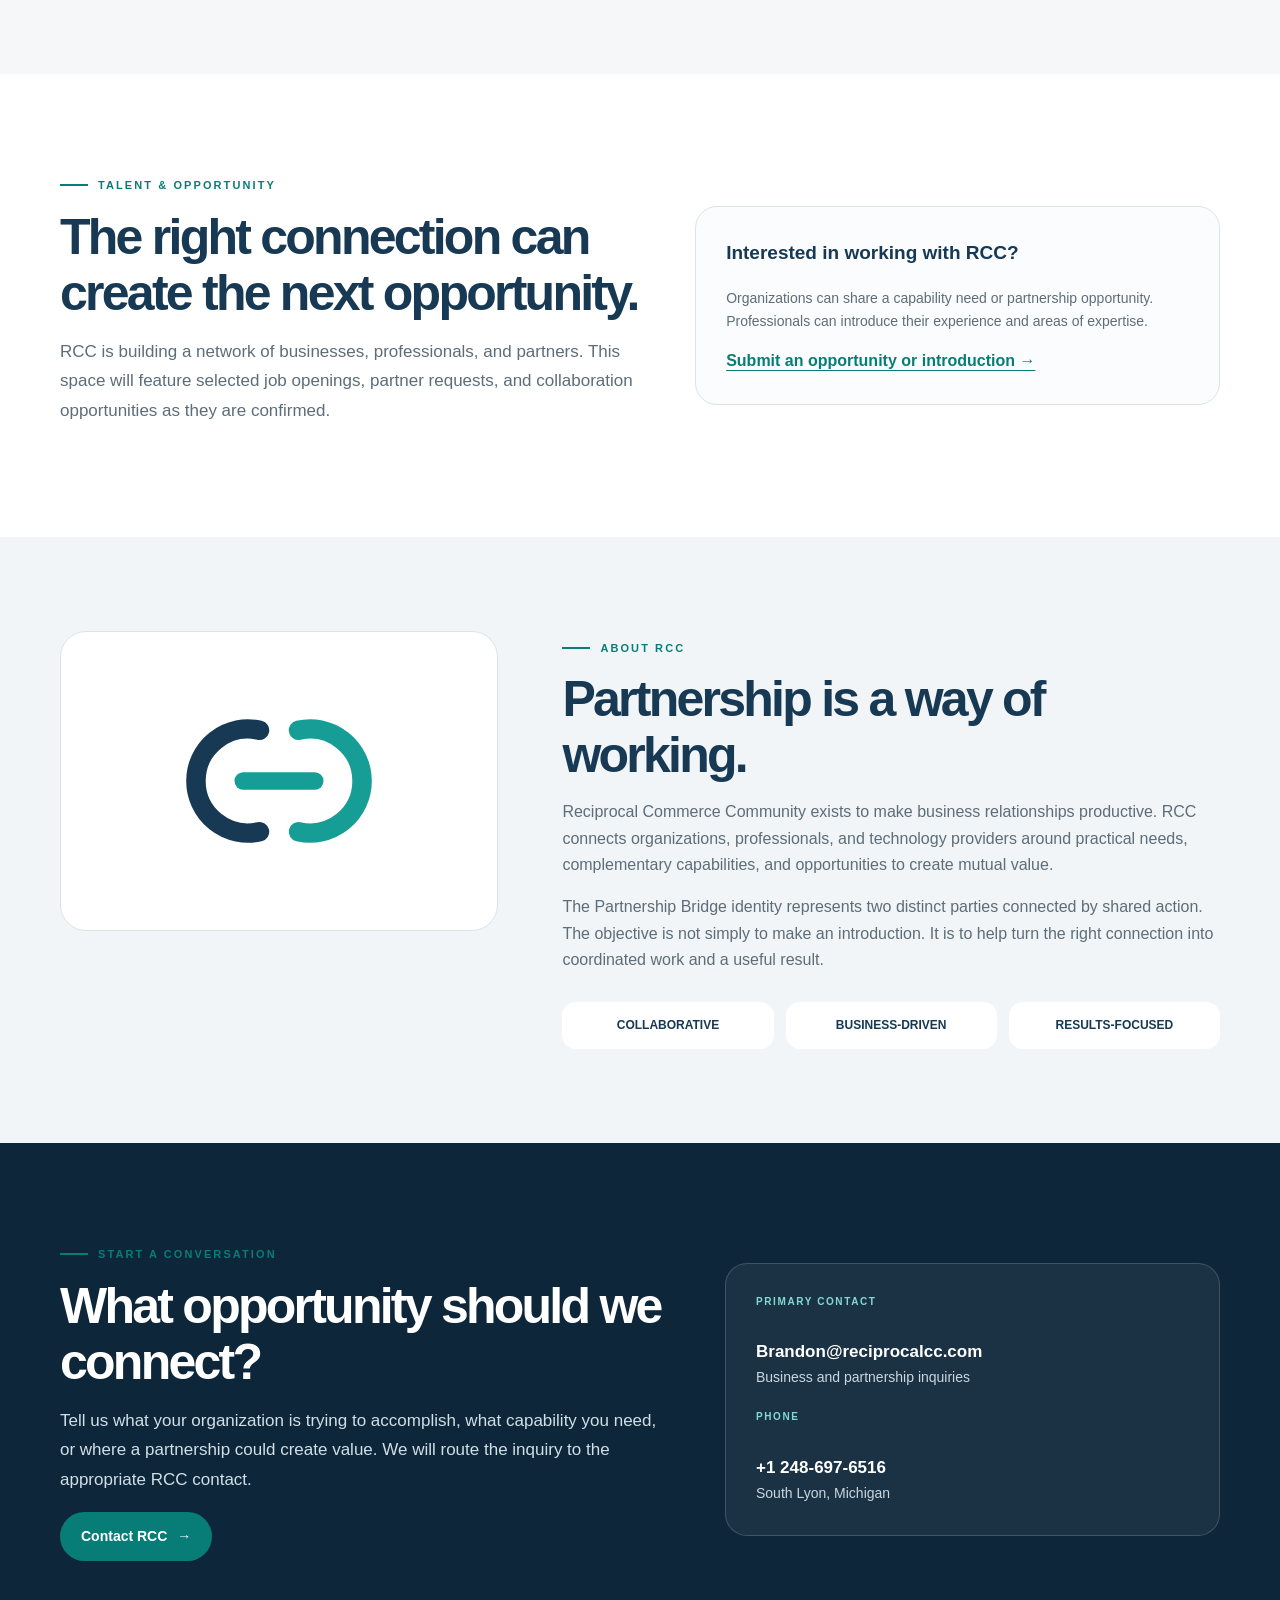
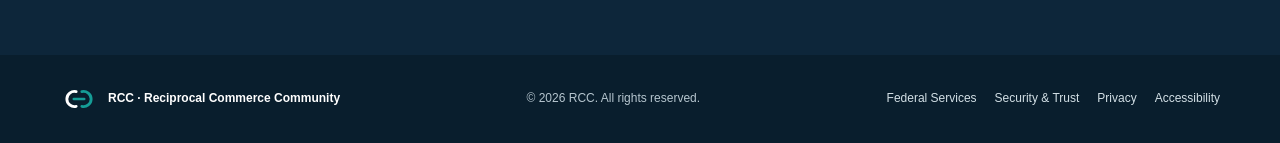
==== commit c0af5e06: "Add federal services and trust pages with evidence-based credential publication" ====
--- a/index.html
+++ b/index.html
@@ -1,199 +1,4 @@
-<!doctype html>
-<html lang="en">
-<head>
-  <meta charset="utf-8" />
-  <meta name="viewport" content="width=device-width, initial-scale=1" />
-  <meta name="theme-color" content="#173954" />
-  <title>RCC | Reciprocal Commerce Community</title>
-  <meta name="description" content="RCC connects businesses, professionals, and technology to turn relationships into practical opportunities and shared value." />
-  <meta property="og:type" content="website" />
-  <meta property="og:title" content="RCC | Partnerships That Produce Results" />
-  <meta property="og:description" content="Connecting people, businesses, and technology to create shared value." />
-  <link rel="icon" type="image/svg+xml" href="assets/brand/favicon.svg" />
-  <link rel="preconnect" href="https://fonts.googleapis.com" />
-  <link rel="preconnect" href="https://fonts.gstatic.com" crossorigin />
-  <link href="https://fonts.googleapis.com/css2?family=Manrope:wght@400;500;600;700;800&family=Inter:wght@400;500;600;700&display=swap" rel="stylesheet" />
-  <style>
-    :root {
-      --navy: #173954;
-      --navy-deep: #0d263a;
-      --teal: #159d96;
-      --teal-bright: #58c9c0;
-      --slate: #647482;
-      --ink: #142b3d;
-      --muted: #5d6d79;
-      --paper: #f5f7f8;
-      --white: #ffffff;
-      --line: #dce4e9;
-      --soft-teal: #e8f5f4;
-      --shadow: 0 18px 48px rgba(13, 38, 58, .10);
-      --radius: 22px;
-    }
-    * { box-sizing: border-box; }
-    html { scroll-behavior: smooth; scroll-padding-top: 88px; }
-    body { margin: 0; background: var(--white); color: var(--ink); font-family: Inter, Arial, sans-serif; line-height: 1.65; }
-    a { color: inherit; }
-    .container { width: min(1160px, calc(100% - 48px)); margin: 0 auto; }
-    .site-header { position: sticky; top: 0; z-index: 20; background: rgba(255,255,255,.94); backdrop-filter: blur(16px); border-bottom: 1px solid rgba(220,228,233,.9); }
-    .nav { min-height: 82px; display: flex; align-items: center; justify-content: space-between; gap: 28px; }
-    .brand-lockup { display: inline-flex; align-items: center; gap: 12px; text-decoration: none; min-width: 260px; }
-    .brand-lockup img { width: 54px; height: 40px; object-fit: contain; }
-    .brand-copy { display: grid; line-height: 1.1; }
-    .brand-copy strong { font-family: Manrope, sans-serif; font-size: 22px; font-weight: 800; letter-spacing: -.04em; color: var(--navy); }
-    .brand-copy span { margin-top: 5px; font-size: 9px; font-weight: 700; letter-spacing: .15em; color: var(--slate); white-space: nowrap; }
-    .nav-links { display: flex; align-items: center; gap: 28px; }
-    .nav-links a { text-decoration: none; color: #405566; font-size: 14px; font-weight: 600; transition: color .2s ease; }
-    .nav-links a:hover { color: var(--teal); }
-    .nav-links .nav-cta { padding: 11px 18px; color: white; background: var(--navy); border-radius: 999px; }
-    .nav-links .nav-cta:hover { color: white; background: #0f2e46; }
-    .menu-toggle { display: none; border: 1px solid var(--line); background: white; color: var(--navy); border-radius: 12px; padding: 9px 12px; font: inherit; font-weight: 700; }
-    .hero { overflow: hidden; position: relative; color: white; background: linear-gradient(115deg, #102e45 0%, var(--navy) 58%, #0d2b42 100%); }
-    .hero:before, .hero:after { content: ""; position: absolute; pointer-events: none; border: 1px solid rgba(88,201,192,.22); border-radius: 50%; width: 620px; height: 620px; right: -100px; top: -330px; }
-    .hero:after { width: 800px; height: 800px; right: -170px; top: -420px; border-color: rgba(255,255,255,.10); }
-    .hero-grid { position: relative; z-index: 1; display: grid; grid-template-columns: 1.12fr .88fr; gap: 64px; align-items: center; padding: 100px 0 96px; }
-    .eyebrow { display: inline-flex; align-items: center; gap: 10px; color: var(--teal); font-size: 11px; font-weight: 800; letter-spacing: .19em; text-transform: uppercase; }
-    .eyebrow:before { content: ""; width: 28px; height: 2px; background: currentColor; }
-    .hero .eyebrow { color: #72d5cd; }
-    h1, h2, h3, p { margin-top: 0; }
-    h1 { max-width: 720px; margin: 20px 0 22px; font-family: Manrope, sans-serif; font-size: clamp(46px, 6vw, 76px); font-weight: 800; letter-spacing: -.065em; line-height: 1.04; }
-    .hero-lede { max-width: 660px; margin-bottom: 30px; color: #d7e3e9; font-size: clamp(17px, 1.7vw, 20px); line-height: 1.7; }
-    .actions { display: flex; flex-wrap: wrap; gap: 12px; }
-    .button { display: inline-flex; align-items: center; justify-content: center; gap: 10px; min-height: 48px; padding: 12px 20px; border: 1px solid transparent; border-radius: 999px; text-decoration: none; font-size: 14px; font-weight: 700; transition: transform .2s ease, background .2s ease; }
-    .button:hover { transform: translateY(-2px); }
-    .button-primary { background: var(--teal); color: white; }
-    .button-primary:hover { background: #10847f; }
-    .button-outline { border-color: rgba(255,255,255,.48); color: white; }
-    .button-outline:hover { background: rgba(255,255,255,.10); }
-    .hero-panel { position: relative; min-height: 360px; display: flex; flex-direction: column; justify-content: space-between; padding: 30px; border: 1px solid rgba(255,255,255,.16); border-radius: 28px; background: linear-gradient(145deg, rgba(255,255,255,.12), rgba(255,255,255,.035)); box-shadow: 0 30px 80px rgba(0,0,0,.16); }
-    .hero-panel:after { content: ""; position: absolute; inset: 0; border-radius: inherit; background: radial-gradient(circle at 72% 28%, rgba(21,157,150,.25), transparent 44%); pointer-events: none; }
-    .hero-panel > * { position: relative; z-index: 1; }
-    .panel-label { color: #9adbd6; font-size: 10px; font-weight: 800; letter-spacing: .2em; text-transform: uppercase; }
-    .hero-symbol { width: min(100%, 330px); height: auto; align-self: center; margin: 8px 0; }
-    .panel-statement { max-width: 360px; color: white; font-family: Manrope, sans-serif; font-size: 24px; font-weight: 700; line-height: 1.35; }
-    .panel-statement span { color: #71d2ca; }
-    .proof-strip { background: #f1f5f7; border-bottom: 1px solid var(--line); }
-    .proof-inner { min-height: 82px; display: flex; align-items: center; justify-content: space-between; gap: 24px; flex-wrap: wrap; }
-    .proof-inner span { color: #496071; font-size: 12px; font-weight: 800; letter-spacing: .12em; text-transform: uppercase; }
-    .proof-inner strong { color: var(--navy); font-family: Manrope, sans-serif; font-size: 15px; }
-    section { padding: 94px 0; }
-    .section-head { max-width: 720px; margin-bottom: 38px; }
-    h2 { margin: 14px 0 16px; color: var(--navy); font-family: Manrope, sans-serif; font-size: clamp(34px, 4vw, 50px); line-height: 1.12; letter-spacing: -.055em; font-weight: 800; }
-    .section-lede { color: var(--muted); font-size: 17px; line-height: 1.75; }
-    .capabilities { display: grid; grid-template-columns: repeat(3, 1fr); gap: 18px; }
-    .capability { min-height: 250px; padding: 28px; border: 1px solid var(--line); border-radius: var(--radius); background: white; box-shadow: 0 8px 26px rgba(23,57,84,.035); transition: transform .2s ease, box-shadow .2s ease; }
-    .capability:hover { transform: translateY(-4px); box-shadow: var(--shadow); }
-    .cap-icon { display: grid; place-items: center; width: 48px; height: 48px; border-radius: 15px; background: var(--soft-teal); color: var(--teal); }
-    .cap-icon svg { width: 24px; height: 24px; stroke: currentColor; fill: none; stroke-width: 1.8; stroke-linecap: round; stroke-linejoin: round; }
-    .capability h3 { margin: 20px 0 9px; color: var(--navy); font-family: Manrope, sans-serif; font-size: 19px; font-weight: 800; letter-spacing: -.025em; }
-    .capability p { margin: 0; color: var(--muted); font-size: 14px; line-height: 1.75; }
-    .product-band { padding: 0 0 94px; }
-    .product-card { display: grid; grid-template-columns: .85fr 1.15fr; gap: 48px; align-items: center; padding: 46px; border-radius: 28px; background: linear-gradient(125deg, #102e45, #173954); color: white; overflow: hidden; }
-    .product-visual { min-height: 260px; display: grid; place-items: center; border: 1px solid rgba(255,255,255,.15); border-radius: 22px; background: radial-gradient(circle at center, rgba(21,157,150,.24), transparent 62%), rgba(255,255,255,.035); }
-    .product-visual img { width: 220px; max-width: 80%; filter: drop-shadow(0 12px 24px rgba(0,0,0,.16)); }
-    .status { display: inline-flex; padding: 6px 10px; border: 1px solid rgba(113,210,202,.38); border-radius: 999px; color: #8de0d9; font-size: 10px; font-weight: 800; letter-spacing: .13em; text-transform: uppercase; }
-    .product-card h2 { margin-top: 18px; color: white; }
-    .product-card p { max-width: 620px; color: #d5e2e9; }
-    .product-points { display: flex; flex-wrap: wrap; gap: 10px; margin-top: 22px; }
-    .product-points span { padding: 8px 12px; border-radius: 999px; background: rgba(255,255,255,.09); color: #e5f0f3; font-size: 12px; font-weight: 600; }
-    .process { background: var(--paper); }
-    .process-grid { display: grid; grid-template-columns: repeat(3, 1fr); gap: 28px; margin-top: 42px; }
-    .process-step { padding-top: 22px; border-top: 2px solid #c7d5dc; }
-    .process-step .number { color: var(--teal); font-family: Manrope, sans-serif; font-size: 14px; font-weight: 800; letter-spacing: .12em; }
-    .process-step h3 { margin: 12px 0 8px; color: var(--navy); font-family: Manrope, sans-serif; font-size: 21px; font-weight: 800; }
-    .process-step p { color: var(--muted); font-size: 14px; }
-    .opportunities { display: grid; grid-template-columns: 1fr .9fr; gap: 52px; align-items: center; }
-    .opportunity-panel { padding: 30px; border: 1px solid var(--line); border-radius: var(--radius); background: #fbfcfd; }
-    .opportunity-panel h3 { color: var(--navy); font-family: Manrope, sans-serif; font-size: 19px; }
-    .opportunity-panel p { color: var(--muted); font-size: 14px; }
-    .opportunity-panel a { color: var(--teal); font-weight: 700; text-decoration-thickness: 1px; text-underline-offset: 4px; }
-    .about { background: #f1f5f7; }
-    .about-grid { display: grid; grid-template-columns: .8fr 1.2fr; gap: 64px; align-items: start; }
-    .about-mark { display: grid; place-items: center; min-height: 300px; border-radius: 26px; background: white; border: 1px solid var(--line); }
-    .about-mark img { width: 260px; max-width: 75%; }
-    .about-copy p { color: var(--muted); font-size: 16px; }
-    .about-values { display: grid; grid-template-columns: repeat(3,1fr); gap: 12px; margin-top: 28px; }
-    .about-values div { padding: 14px; border-radius: 14px; background: white; color: var(--navy); font-size: 12px; font-weight: 800; text-align: center; }
-    .contact { color: white; background: var(--navy-deep); }
-    .contact-grid { display: grid; grid-template-columns: 1.1fr .9fr; gap: 60px; align-items: center; }
-    .contact h2 { color: white; }
-    .contact .section-lede { color: #d1dfe6; }
-    .contact-card { padding: 30px; border: 1px solid rgba(255,255,255,.16); border-radius: 22px; background: rgba(255,255,255,.06); }
-    .contact-card .contact-label { color: #83d9d2; font-size: 10px; font-weight: 800; letter-spacing: .16em; text-transform: uppercase; }
-    .contact-card a { display: inline-block; margin-top: 8px; color: white; font-size: 17px; font-weight: 700; text-decoration: none; }
-    .contact-card p { margin: 0 0 20px; color: #c9d8e0; font-size: 14px; }
-    .contact-card p:last-child { margin-bottom: 0; }
-    footer { padding: 30px 0; background: #091e2d; color: #b6c6cf; font-size: 12px; }
-    .footer-inner { display: flex; align-items: center; justify-content: space-between; gap: 20px; flex-wrap: wrap; }
-    .footer-brand { display: flex; align-items: center; gap: 10px; color: white; font-weight: 800; }
-    .footer-brand img { width: 38px; height: 28px; }
-    .footer-links { display: flex; gap: 18px; }
-    .footer-links a { color: #d2dfe5; text-decoration: none; }
-
-    .credentials { padding: 44px 0; background: var(--paper); border-top: 1px solid var(--line); }
-    .credentials h2 { margin: 0 0 26px; font-size: 24px; text-align: center; letter-spacing: -.025em; }
-    .credential-badges { display: flex; flex-wrap: wrap; justify-content: center; align-items: stretch; gap: 24px; margin: 0; padding: 0; list-style: none; }
-    .credential-badge { flex: 0 1 240px; display: flex; flex-direction: column; align-items: center; justify-content: space-between; gap: 16px; padding: 22px; border: 1px solid var(--line); border-radius: 16px; background: white; text-align: center; }
-    .credential-badge img { display: block; width: 100%; max-width: 190px; height: 190px; object-fit: contain; }
-    .credential-badge span { color: var(--navy); font-size: 13px; font-weight: 700; line-height: 1.5; }
-    .credential-badge-group { flex-basis: 560px; max-width: 100%; }
-    .credential-badge-group img { max-width: 100%; height: auto; }
-    @media (max-width: 900px) {
-      .hero-grid, .product-card, .opportunities, .about-grid, .contact-grid { grid-template-columns: 1fr; }
-      .hero-grid { gap: 38px; padding: 76px 0; }
-      .hero-panel { min-height: 300px; }
-      .capabilities { grid-template-columns: repeat(2,1fr); }
-      .product-card { gap: 30px; padding: 30px; }
-      .about-grid, .contact-grid { gap: 34px; }
-    }
-    @media (max-width: 680px) {
-      .container { width: min(100% - 32px, 1160px); }
-      .nav { min-height: 72px; }
-      .brand-lockup { min-width: 0; }
-      .brand-lockup img { width: 46px; }
-      .brand-copy strong { font-size: 20px; }
-      .brand-copy span { font-size: 8px; letter-spacing: .09em; }
-      .menu-toggle { display: inline-flex; }
-      .nav-links { display: none; position: absolute; top: 72px; left: 0; right: 0; padding: 18px 24px 24px; background: white; border-bottom: 1px solid var(--line); flex-direction: column; align-items: stretch; gap: 0; }
-      .nav-links.open { display: flex; }
-      .nav-links a { padding: 12px 0; margin: 0; }
-      .nav-links .nav-cta { margin-top: 8px; padding: 12px 16px; text-align: center; }
-      .hero-grid { padding: 64px 0; }
-      h1 { font-size: clamp(42px, 13vw, 58px); }
-      .hero-panel { padding: 24px; min-height: 270px; }
-      .panel-statement { font-size: 21px; }
-      .proof-inner { justify-content: flex-start; padding: 20px 0; gap: 12px 20px; }
-      .proof-inner span { width: 100%; }
-      section { padding: 68px 0; }
-      .capabilities, .process-grid { grid-template-columns: 1fr; }
-      .capability { min-height: 0; }
-      .product-band { padding-bottom: 68px; }
-      .product-card { padding: 22px; }
-      .product-visual { min-height: 210px; }
-      .about-values { grid-template-columns: 1fr; }
-      .footer-inner { align-items: flex-start; flex-direction: column; }
-    }
-    @media (prefers-reduced-motion: reduce) { html { scroll-behavior: auto; } *, *:before, *:after { transition-duration: .01ms !important; animation-duration: .01ms !important; } }
-  </style>
-</head>
-<body>
-  <header class="site-header">
-    <div class="container nav">
-      <a class="brand-lockup" href="#top" aria-label="RCC home">
-        <img src="assets/brand/rcc-partnership-bridge.svg" alt="" />
-        <span class="brand-copy"><strong>RCC</strong><span>RECIPROCAL COMMERCE COMMUNITY</span></span>
-      </a>
-      <button class="menu-toggle" type="button" aria-expanded="false" aria-controls="primary-nav">Menu</button>
-      <nav class="nav-links" id="primary-nav" aria-label="Primary navigation">
-        <a href="#capabilities">Capabilities</a>
-        <a href="#product">AI Solutions</a>
-        <a href="#opportunities">Opportunities</a>
-        <a href="#about">About RCC</a>
-        <a class="nav-cta" href="#contact">Start a conversation</a>
-      </nav>
-    </div>
-  </header>
-
-  <main id="top">
+<!doctype html><html lang="en"><head><meta charset="utf-8" /><meta name="viewport" content="width=device-width, initial-scale=1" /><meta name="theme-color" content="#173954" /><title>Reciprocal Commerce Community | RCC</title><meta name="description" content="RCC connects business, technology, and professional capabilities with commercial and federal requirements." /><meta property="og:title" content="Reciprocal Commerce Community | RCC" /><meta property="og:description" content="RCC connects business, technology, and professional capabilities with commercial and federal requirements." /><link rel="icon" href="assets/brand/favicon.svg" type="image/svg+xml" /><link rel="stylesheet" href="assets/site.css" /><script src="assets/site.js" defer></script></head><body><a class="skip-link" href="#main-content">Skip to content</a><header class="site-header"><div class="container nav"><a class="brand-lockup" href="index.html" aria-label="RCC home"><img src="assets/brand/rcc-partnership-bridge.svg" width="54" height="40" alt="" /><span class="brand-copy"><strong>RCC</strong><span>RECIPROCAL COMMERCE COMMUNITY</span></span></a><button class="menu-toggle" type="button" aria-expanded="false" aria-controls="primary-nav">Menu</button><nav class="nav-links" id="primary-nav" aria-label="Primary navigation"><a href="index.html#capabilities">Capabilities</a><a href="federal-services.html">Federal Services</a><a href="security-trust.html">Security &amp; Trust</a><a href="index.html#about">About RCC</a><a class="nav-cta" href="index.html#contact">Contact RCC</a></nav></div></header><main id="main-content" tabindex="-1">
     <section class="hero" aria-labelledby="hero-title">
       <div class="container hero-grid">
         <div>
@@ -213,7 +18,7 @@
       </div>
     </section>
 
-    <div class="proof-strip">
+<div class="readiness-strip" aria-label="Federal procurement resources"><div class="container readiness-inner"><strong>Federal procurement resources</strong><a href="federal-services.html">Federal capabilities</a><a href="security-trust.html#credentials">Credential details</a><a href="security-trust.html#documents">Request documentation</a></div></div>    <div class="proof-strip">
       <div class="container proof-inner">
         <span>Where RCC creates value</span>
         <strong>Business Partnerships</strong>
@@ -238,7 +43,7 @@
           </article>
           <article class="capability">
             <div class="cap-icon"><svg viewBox="0 0 24 24" aria-hidden="true"><path d="M4 20V8l8-4 8 4v12M2 20h20M8 20v-6h8v6M8 9h.01M16 9h.01"/></svg></div>
-            <h3>Federal Services</h3>
+            <h3><a href="federal-services.html">Federal Services</a></h3>
             <p>Coordinate qualified partners and practical capabilities in support of federal requirements, mission needs, technology modernization, and professional services.</p>
           </article>
           <article class="capability">
@@ -341,54 +146,5 @@
       </div>
     </section>
 
-    <section class="credentials" id="credentials" aria-labelledby="credentials-title">
-      <div class="container">
-        <h2 id="credentials-title">Affiliations &amp; Certifications</h2>
-        <ul class="credential-badges">
-          <li class="credential-badge">
-            <img src="assets/badges/sba-sdvosb-certified.webp" width="448" height="550" loading="lazy" decoding="async" alt="U.S. Small Business Administration: Service-Disabled Veteran-Owned Certified" />
-            <span>SBA Service-Disabled Veteran-Owned<br />Small Business</span>
-          </li>
-          <li class="credential-badge">
-            <img src="assets/badges/vob-verified-member.webp" width="532" height="478" loading="lazy" decoding="async" alt="Veteran Owned Business directory: Verified Proud Member" />
-            <span>Veteran Owned Business<br />Directory Member</span>
-          </li>
-          <li class="credential-badge">
-            <img src="assets/badges/bbb-accredited.webp" width="378" height="612" loading="lazy" decoding="async" alt="BBB Accredited Business" />
-            <span>BBB Accredited Business</span>
-          </li>
-          <li class="credential-badge">
-            <img src="assets/badges/rotary.webp" width="718" height="370" loading="lazy" decoding="async" alt="Rotary International" />
-            <span>Rotary International</span>
-          </li>
-          <li class="credential-badge credential-badge-group">
-            <img src="assets/badges/security-compliance.webp" width="1000" height="819" loading="lazy" decoding="async" alt="AICPA SOC; ISO 27001 Information Security Management Certified; GDPR; HIPAA Compliant" />
-            <span>Security &amp; Compliance</span>
-          </li>
-        </ul>
-      </div>
-    </section>
-  </main>
-
-  <footer>
-    <div class="container footer-inner">
-      <div class="footer-brand"><img src="assets/brand/rcc-partnership-bridge-dark.svg" alt="" /> RCC · Reciprocal Commerce Community</div>
-      <div>© <span id="year">2026</span> RCC. All rights reserved.</div>
-      <div class="footer-links"><a href="#capabilities">Capabilities</a><a href="#about">About</a><a href="#contact">Contact</a></div>
-    </div>
-  </footer>
-  <script>
-    const menuButton = document.querySelector('.menu-toggle');
-    const nav = document.querySelector('.nav-links');
-    menuButton.addEventListener('click', () => {
-      const open = nav.classList.toggle('open');
-      menuButton.setAttribute('aria-expanded', String(open));
-    });
-    nav.querySelectorAll('a').forEach(link => link.addEventListener('click', () => {
-      nav.classList.remove('open');
-      menuButton.setAttribute('aria-expanded', 'false');
-    }));
-    document.getElementById('year').textContent = new Date().getFullYear();
-  </script>
-</body>
-</html>+    
+  </main><footer><div class="container footer-inner"><div class="footer-brand"><img src="assets/brand/rcc-partnership-bridge-dark.svg" width="38" height="28" alt="" /> RCC · Reciprocal Commerce Community</div><div>© <span id="year">2026</span> RCC. All rights reserved.</div><nav class="footer-links" aria-label="Footer navigation"><a href="federal-services.html">Federal Services</a><a href="security-trust.html">Security &amp; Trust</a><a href="privacy.html">Privacy</a><a href="accessibility.html">Accessibility</a></nav></div></footer></body></html>
--- a/assets/site.css
+++ b/assets/site.css
@@ -0,0 +1,196 @@
+
+    :root {
+      --navy: #173954;
+      --navy-deep: #0d263a;
+      --teal: #087d78;
+      --teal-bright: #58c9c0;
+      --slate: #647482;
+      --ink: #142b3d;
+      --muted: #5d6d79;
+      --paper: #f5f7f8;
+      --white: #ffffff;
+      --line: #dce4e9;
+      --soft-teal: #e8f5f4;
+      --shadow: 0 18px 48px rgba(13, 38, 58, .10);
+      --radius: 22px;
+    }
+    * { box-sizing: border-box; }
+    html { scroll-behavior: smooth; scroll-padding-top: 88px; }
+    body { margin: 0; background: var(--white); color: var(--ink); font-family: Inter, Arial, sans-serif; line-height: 1.65; }
+    a { color: inherit; }
+    .container { width: min(1160px, calc(100% - 48px)); margin: 0 auto; }
+    .site-header { position: sticky; top: 0; z-index: 20; background: rgba(255,255,255,.94); backdrop-filter: blur(16px); border-bottom: 1px solid rgba(220,228,233,.9); }
+    .nav { min-height: 82px; display: flex; align-items: center; justify-content: space-between; gap: 28px; }
+    .brand-lockup { display: inline-flex; align-items: center; gap: 12px; text-decoration: none; min-width: 260px; }
+    .brand-lockup img { width: 54px; height: 40px; object-fit: contain; }
+    .brand-copy { display: grid; line-height: 1.1; }
+    .brand-copy strong { font-family: Manrope, sans-serif; font-size: 22px; font-weight: 800; letter-spacing: -.04em; color: var(--navy); }
+    .brand-copy span { margin-top: 5px; font-size: 9px; font-weight: 700; letter-spacing: .15em; color: var(--slate); white-space: nowrap; }
+    .nav-links { display: flex; align-items: center; gap: 28px; }
+    .nav-links a { text-decoration: none; color: #405566; font-size: 14px; font-weight: 600; transition: color .2s ease; }
+    .nav-links a:hover { color: var(--teal); }
+    .nav-links .nav-cta { padding: 11px 18px; color: white; background: var(--navy); border-radius: 999px; }
+    .nav-links .nav-cta:hover { color: white; background: #0f2e46; }
+    .menu-toggle { display: none; border: 1px solid var(--line); background: white; color: var(--navy); border-radius: 12px; padding: 9px 12px; font: inherit; font-weight: 700; }
+    .hero { overflow: hidden; position: relative; color: white; background: linear-gradient(115deg, #102e45 0%, var(--navy) 58%, #0d2b42 100%); }
+    .hero:before, .hero:after { content: ""; position: absolute; pointer-events: none; border: 1px solid rgba(88,201,192,.22); border-radius: 50%; width: 620px; height: 620px; right: -100px; top: -330px; }
+    .hero:after { width: 800px; height: 800px; right: -170px; top: -420px; border-color: rgba(255,255,255,.10); }
+    .hero-grid { position: relative; z-index: 1; display: grid; grid-template-columns: 1.12fr .88fr; gap: 64px; align-items: center; padding: 100px 0 96px; }
+    .eyebrow { display: inline-flex; align-items: center; gap: 10px; color: var(--teal); font-size: 11px; font-weight: 800; letter-spacing: .19em; text-transform: uppercase; }
+    .eyebrow:before { content: ""; width: 28px; height: 2px; background: currentColor; }
+    .hero .eyebrow { color: #72d5cd; }
+    h1, h2, h3, p { margin-top: 0; }
+    h1 { max-width: 720px; margin: 20px 0 22px; font-family: Manrope, sans-serif; font-size: clamp(46px, 6vw, 76px); font-weight: 800; letter-spacing: -.065em; line-height: 1.04; }
+    .hero-lede { max-width: 660px; margin-bottom: 30px; color: #d7e3e9; font-size: clamp(17px, 1.7vw, 20px); line-height: 1.7; }
+    .actions { display: flex; flex-wrap: wrap; gap: 12px; }
+    .button { display: inline-flex; align-items: center; justify-content: center; gap: 10px; min-height: 48px; padding: 12px 20px; border: 1px solid transparent; border-radius: 999px; text-decoration: none; font-size: 14px; font-weight: 700; transition: transform .2s ease, background .2s ease; }
+    .button:hover { transform: translateY(-2px); }
+    .button-primary { background: var(--teal); color: white; }
+    .button-primary:hover { background: #10847f; }
+    .button-outline { border-color: rgba(255,255,255,.48); color: white; }
+    .button-outline:hover { background: rgba(255,255,255,.10); }
+    .hero-panel { position: relative; min-height: 360px; display: flex; flex-direction: column; justify-content: space-between; padding: 30px; border: 1px solid rgba(255,255,255,.16); border-radius: 28px; background: linear-gradient(145deg, rgba(255,255,255,.12), rgba(255,255,255,.035)); box-shadow: 0 30px 80px rgba(0,0,0,.16); }
+    .hero-panel:after { content: ""; position: absolute; inset: 0; border-radius: inherit; background: radial-gradient(circle at 72% 28%, rgba(21,157,150,.25), transparent 44%); pointer-events: none; }
+    .hero-panel > * { position: relative; z-index: 1; }
+    .panel-label { color: #9adbd6; font-size: 10px; font-weight: 800; letter-spacing: .2em; text-transform: uppercase; }
+    .hero-symbol { width: min(100%, 330px); height: auto; align-self: center; margin: 8px 0; }
+    .panel-statement { max-width: 360px; color: white; font-family: Manrope, sans-serif; font-size: 24px; font-weight: 700; line-height: 1.35; }
+    .panel-statement span { color: #71d2ca; }
+    .proof-strip { background: #f1f5f7; border-bottom: 1px solid var(--line); }
+    .proof-inner { min-height: 82px; display: flex; align-items: center; justify-content: space-between; gap: 24px; flex-wrap: wrap; }
+    .proof-inner span { color: #496071; font-size: 12px; font-weight: 800; letter-spacing: .12em; text-transform: uppercase; }
+    .proof-inner strong { color: var(--navy); font-family: Manrope, sans-serif; font-size: 15px; }
+    section { padding: 94px 0; }
+    .section-head { max-width: 720px; margin-bottom: 38px; }
+    h2 { margin: 14px 0 16px; color: var(--navy); font-family: Manrope, sans-serif; font-size: clamp(34px, 4vw, 50px); line-height: 1.12; letter-spacing: -.055em; font-weight: 800; }
+    .section-lede { color: var(--muted); font-size: 17px; line-height: 1.75; }
+    .capabilities { display: grid; grid-template-columns: repeat(3, 1fr); gap: 18px; }
+    .capability { min-height: 250px; padding: 28px; border: 1px solid var(--line); border-radius: var(--radius); background: white; box-shadow: 0 8px 26px rgba(23,57,84,.035); transition: transform .2s ease, box-shadow .2s ease; }
+    .capability:hover { transform: translateY(-4px); box-shadow: var(--shadow); }
+    .cap-icon { display: grid; place-items: center; width: 48px; height: 48px; border-radius: 15px; background: var(--soft-teal); color: var(--teal); }
+    .cap-icon svg { width: 24px; height: 24px; stroke: currentColor; fill: none; stroke-width: 1.8; stroke-linecap: round; stroke-linejoin: round; }
+    .capability h3 { margin: 20px 0 9px; color: var(--navy); font-family: Manrope, sans-serif; font-size: 19px; font-weight: 800; letter-spacing: -.025em; }
+    .capability p { margin: 0; color: var(--muted); font-size: 14px; line-height: 1.75; }
+    .product-band { padding: 0 0 94px; }
+    .product-card { display: grid; grid-template-columns: .85fr 1.15fr; gap: 48px; align-items: center; padding: 46px; border-radius: 28px; background: linear-gradient(125deg, #102e45, #173954); color: white; overflow: hidden; }
+    .product-visual { min-height: 260px; display: grid; place-items: center; border: 1px solid rgba(255,255,255,.15); border-radius: 22px; background: radial-gradient(circle at center, rgba(21,157,150,.24), transparent 62%), rgba(255,255,255,.035); }
+    .product-visual img { width: 220px; max-width: 80%; filter: drop-shadow(0 12px 24px rgba(0,0,0,.16)); }
+    .status { display: inline-flex; padding: 6px 10px; border: 1px solid rgba(113,210,202,.38); border-radius: 999px; color: #8de0d9; font-size: 10px; font-weight: 800; letter-spacing: .13em; text-transform: uppercase; }
+    .product-card h2 { margin-top: 18px; color: white; }
+    .product-card p { max-width: 620px; color: #d5e2e9; }
+    .product-points { display: flex; flex-wrap: wrap; gap: 10px; margin-top: 22px; }
+    .product-points span { padding: 8px 12px; border-radius: 999px; background: rgba(255,255,255,.09); color: #e5f0f3; font-size: 12px; font-weight: 600; }
+    .process { background: var(--paper); }
+    .process-grid { display: grid; grid-template-columns: repeat(3, 1fr); gap: 28px; margin-top: 42px; }
+    .process-step { padding-top: 22px; border-top: 2px solid #c7d5dc; }
+    .process-step .number { color: var(--teal); font-family: Manrope, sans-serif; font-size: 14px; font-weight: 800; letter-spacing: .12em; }
+    .process-step h3 { margin: 12px 0 8px; color: var(--navy); font-family: Manrope, sans-serif; font-size: 21px; font-weight: 800; }
+    .process-step p { color: var(--muted); font-size: 14px; }
+    .opportunities { display: grid; grid-template-columns: 1fr .9fr; gap: 52px; align-items: center; }
+    .opportunity-panel { padding: 30px; border: 1px solid var(--line); border-radius: var(--radius); background: #fbfcfd; }
+    .opportunity-panel h3 { color: var(--navy); font-family: Manrope, sans-serif; font-size: 19px; }
+    .opportunity-panel p { color: var(--muted); font-size: 14px; }
+    .opportunity-panel a { color: var(--teal); font-weight: 700; text-decoration-thickness: 1px; text-underline-offset: 4px; }
+    .about { background: #f1f5f7; }
+    .about-grid { display: grid; grid-template-columns: .8fr 1.2fr; gap: 64px; align-items: start; }
+    .about-mark { display: grid; place-items: center; min-height: 300px; border-radius: 26px; background: white; border: 1px solid var(--line); }
+    .about-mark img { width: 260px; max-width: 75%; }
+    .about-copy p { color: var(--muted); font-size: 16px; }
+    .about-values { display: grid; grid-template-columns: repeat(3,1fr); gap: 12px; margin-top: 28px; }
+    .about-values div { padding: 14px; border-radius: 14px; background: white; color: var(--navy); font-size: 12px; font-weight: 800; text-align: center; }
+    .contact { color: white; background: var(--navy-deep); }
+    .contact-grid { display: grid; grid-template-columns: 1.1fr .9fr; gap: 60px; align-items: center; }
+    .contact h2 { color: white; }
+    .contact .section-lede { color: #d1dfe6; }
+    .contact-card { padding: 30px; border: 1px solid rgba(255,255,255,.16); border-radius: 22px; background: rgba(255,255,255,.06); }
+    .contact-card .contact-label { color: #83d9d2; font-size: 10px; font-weight: 800; letter-spacing: .16em; text-transform: uppercase; }
+    .contact-card a { display: inline-block; margin-top: 8px; color: white; font-size: 17px; font-weight: 700; text-decoration: none; }
+    .contact-card p { margin: 0 0 20px; color: #c9d8e0; font-size: 14px; }
+    .contact-card p:last-child { margin-bottom: 0; }
+    footer { padding: 30px 0; background: #091e2d; color: #b6c6cf; font-size: 12px; }
+    .footer-inner { display: flex; align-items: center; justify-content: space-between; gap: 20px; flex-wrap: wrap; }
+    .footer-brand { display: flex; align-items: center; gap: 10px; color: white; font-weight: 800; }
+    .footer-brand img { width: 38px; height: 28px; }
+    .footer-links { display: flex; gap: 18px; }
+    .footer-links a { color: #d2dfe5; text-decoration: none; }
+
+    .credentials { padding: 44px 0; background: var(--paper); border-top: 1px solid var(--line); }
+    .credentials h2 { margin: 0 0 26px; font-size: 24px; text-align: center; letter-spacing: -.025em; }
+    .credential-badges { display: flex; flex-wrap: wrap; justify-content: center; align-items: stretch; gap: 24px; margin: 0; padding: 0; list-style: none; }
+    .credential-badge { flex: 0 1 240px; display: flex; flex-direction: column; align-items: center; justify-content: space-between; gap: 16px; padding: 22px; border: 1px solid var(--line); border-radius: 16px; background: white; text-align: center; }
+    .credential-badge img { display: block; width: 100%; max-width: 190px; height: 190px; object-fit: contain; }
+    .credential-badge span { color: var(--navy); font-size: 13px; font-weight: 700; line-height: 1.5; }
+    .credential-badge-group { flex-basis: 560px; max-width: 100%; }
+    .credential-badge-group img { max-width: 100%; height: auto; }
+    @media (max-width: 1080px) {
+      .hero-grid, .product-card, .opportunities, .about-grid, .contact-grid { grid-template-columns: 1fr; }
+      .hero-grid { gap: 38px; padding: 76px 0; }
+      .hero-panel { min-height: 300px; }
+      .capabilities { grid-template-columns: repeat(2,1fr); }
+      .product-card { gap: 30px; padding: 30px; }
+      .about-grid, .contact-grid { gap: 34px; }
+    }
+    @media (max-width: 680px) {
+      .container { width: min(100% - 32px, 1160px); }
+      .nav { min-height: 72px; }
+      .brand-lockup { min-width: 0; }
+      .brand-lockup img { width: 46px; }
+      .brand-copy strong { font-size: 20px; }
+      .brand-copy span { font-size: 8px; letter-spacing: .09em; }
+      .menu-toggle { display: inline-flex; }
+      .nav-links { display: none; position: absolute; top: 72px; left: 0; right: 0; padding: 18px 24px 24px; background: white; border-bottom: 1px solid var(--line); flex-direction: column; align-items: stretch; gap: 0; }
+      .nav-links.open { display: flex; }
+      .nav-links a { padding: 12px 0; margin: 0; }
+      .nav-links .nav-cta { margin-top: 8px; padding: 12px 16px; text-align: center; }
+      .hero-grid { padding: 64px 0; }
+      h1 { font-size: clamp(42px, 13vw, 58px); }
+      .hero-panel { padding: 24px; min-height: 270px; }
+      .panel-statement { font-size: 21px; }
+      .proof-inner { justify-content: flex-start; padding: 20px 0; gap: 12px 20px; }
+      .proof-inner span { width: 100%; }
+      section { padding: 68px 0; }
+      .capabilities, .process-grid { grid-template-columns: 1fr; }
+      .capability { min-height: 0; }
+      .product-band { padding-bottom: 68px; }
+      .product-card { padding: 22px; }
+      .product-visual { min-height: 210px; }
+      .about-values { grid-template-columns: 1fr; }
+      .footer-inner { align-items: flex-start; flex-direction: column; }
+    }
+    @media (prefers-reduced-motion: reduce) { html { scroll-behavior: auto; } *, *:before, *:after { transition-duration: .01ms !important; animation-duration: .01ms !important; } }
+  
+.skip-link { position: fixed; top: 8px; left: 8px; transform: translateY(-150%); z-index: 100; padding: 12px 20px; background: white; color: #173954; border: 3px solid #087d78; border-radius: 8px; }
+.skip-link:focus { transform: translateY(0); }
+:focus-visible { outline: 3px solid #087d78; outline-offset: 5px; }
+.hero :focus-visible, .contact :focus-visible, footer :focus-visible { outline-color: #83d9d2; }
+.nav-links { gap: 20px; } .nav-links a { white-space: nowrap; }
+.nav-links [aria-current=page] { color: #087d78; text-decoration: underline; text-underline-offset: 6px; }
+.footer-links { flex-wrap: wrap; } .contact-card a { overflow-wrap: anywhere; }
+.readiness-strip { background: #edf5f5; border-bottom: 1px solid #dce4e9; }
+.readiness-inner { padding: 20px 0; display: flex; align-items: center; flex-wrap: wrap; gap: 16px 30px; }
+.readiness-inner strong { font-size: 11px; text-transform: uppercase; letter-spacing: .14em; color: #405566; }
+.readiness-inner a { color: #173954; font-size: 14px; font-weight: 700; text-underline-offset: 5px; }
+.page-hero { padding: 70px 0; background: linear-gradient(115deg,#102e45,#173954); color: white; }
+.page-hero h1 { font-size: clamp(38px,5vw,62px); max-width: 900px; }
+.page-hero .eyebrow { color: #83d9d2; } .page-hero p { color: #d7e3e9; max-width: 740px; font-size: 18px; }
+.page-hero .actions { margin-top: 26px; }
+.content-section { padding: 64px 0; } .content-section.tinted { background: #f5f7f8; }
+.content-section h2 { font-size: clamp(29px,3vw,38px); max-width: 800px; }
+.content-section h3 { color: #173954; font: 800 20px Manrope,Arial,sans-serif; line-height: 1.4; }
+.content-section p,.content-section li { color: #4c6070; }
+.content-section a { color: #087d78; text-underline-offset: 4px; }
+.content-section .button-primary { color: white; }
+.two-column { display: grid; grid-template-columns: 1.15fr .85fr; gap: 40px; align-items: start; }
+.info-card { border: 1px solid #dce4e9; border-radius: 20px; padding: 28px; background: white; }
+.info-card dl { margin: 0; } .info-card dt { color: #4c6070; font-size: 12px; font-weight: 700; text-transform: uppercase; letter-spacing: .06em; margin-top: 18px; }
+.info-card dt:first-child { margin-top: 0; } .info-card dd { margin: 4px 0 0; color: #173954; overflow-wrap: anywhere; }
+.detail-grid { display: grid; grid-template-columns: repeat(2,minmax(0,1fr)); gap: 20px; }
+.detail-grid p:last-child { margin-bottom: 0; }
+.step-list { counter-reset: steps; padding: 0; list-style: none; display: grid; gap: 16px; }
+.step-list li { padding: 22px 24px; border: 1px solid #dce4e9; border-radius: 16px; background: white; }
+.step-list strong { display: block; color: #173954; margin-bottom: 6px; }
+.reading { max-width: 820px; } .reading h2 { margin-top: 38px; } .reading h2:first-child { margin-top: 0; }
+.reading li { margin: 8px 0; } .page-date { font-size: 13px; }
+.subnav { display:flex; flex-wrap:wrap; gap:12px 24px; margin-top:28px; } .subnav a { font-weight:700; }
+@media(max-width:1080px) { .menu-toggle { display:inline-flex; } .nav-links { display:none; position:absolute; top:82px; left:0; right:0; padding:18px 24px; background:white; flex-direction:column; align-items:stretch; gap:0; border-bottom:1px solid #dce4e9; } .nav-links.open { display:flex; } .nav-links a { padding:12px; } .nav-links .nav-cta { margin-top:8px; } }
+@media(max-width:680px) { .two-column,.detail-grid { grid-template-columns:1fr; } .page-hero { padding:50px 0; } .content-section { padding:46px 0; } .info-card { padding:22px; } .nav-links { top:72px; } .readiness-inner { gap:14px 22px; } .readiness-inner strong { width:100%; } }
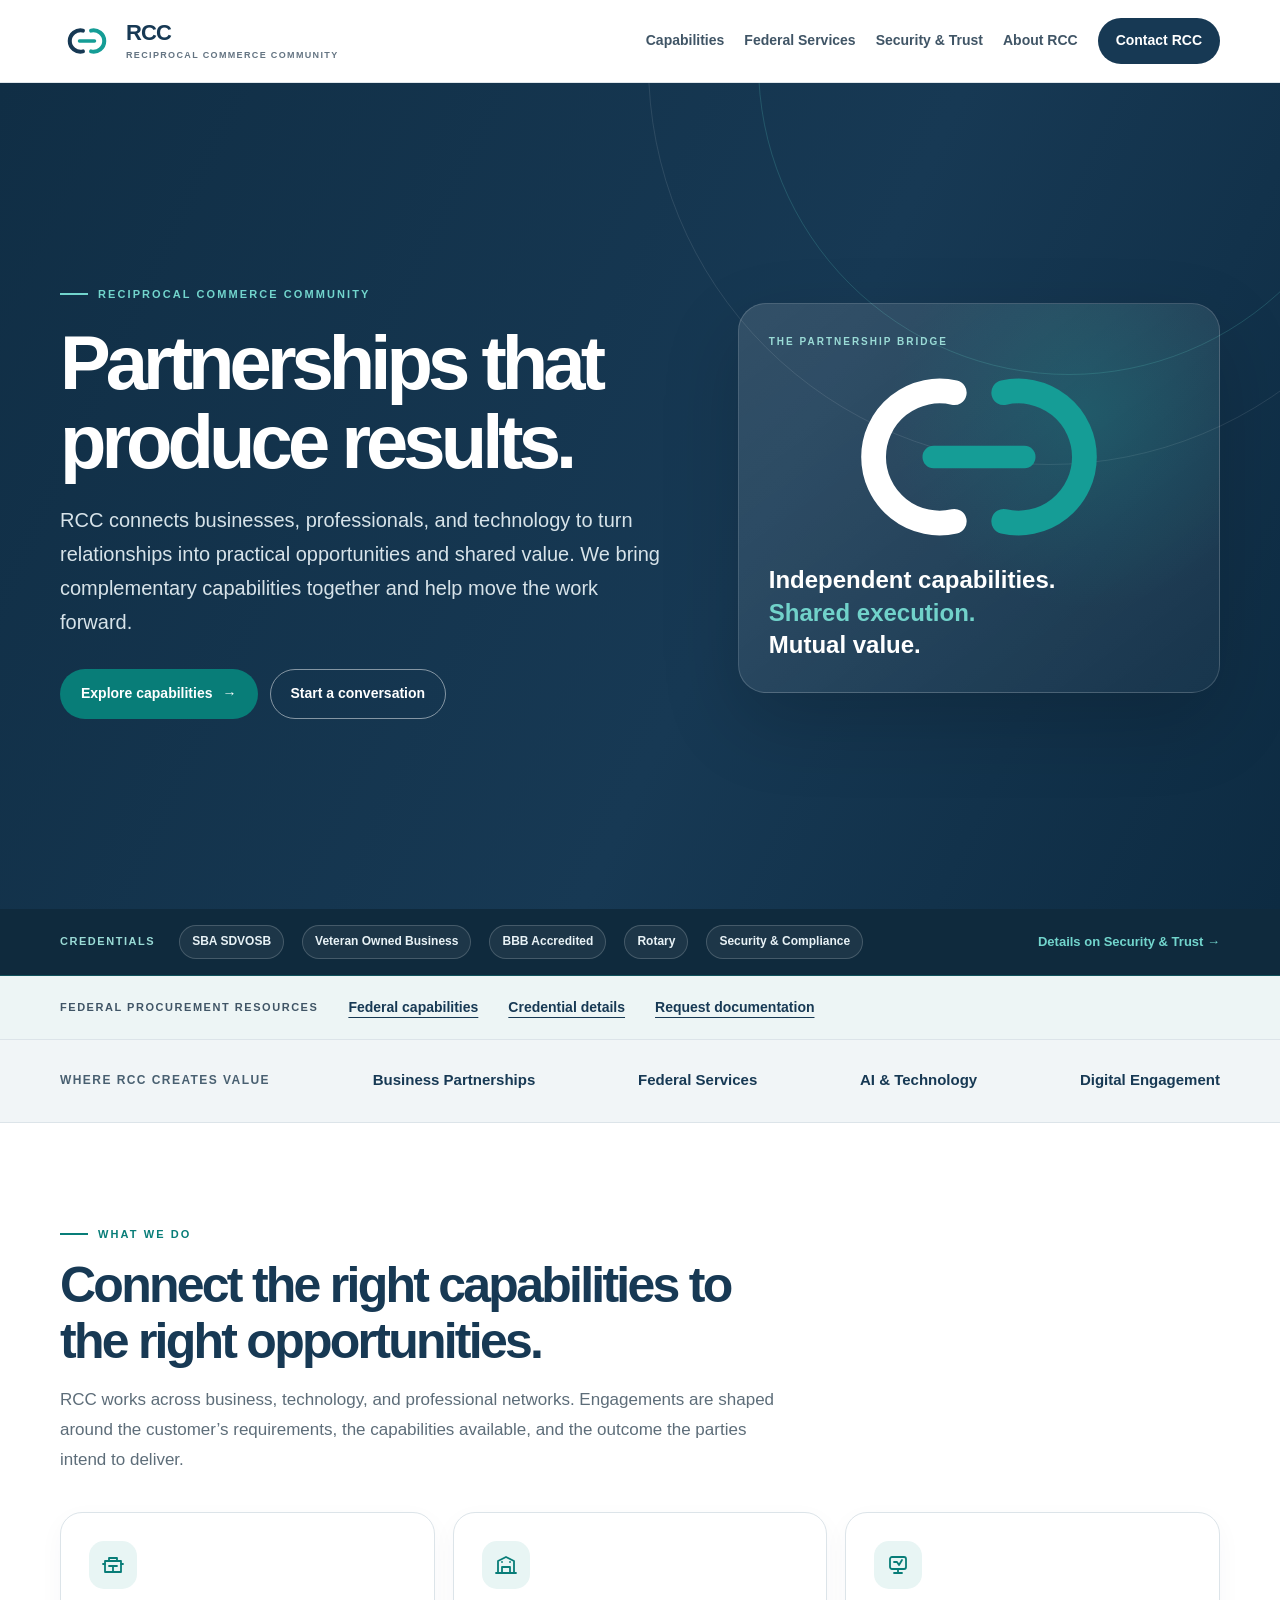
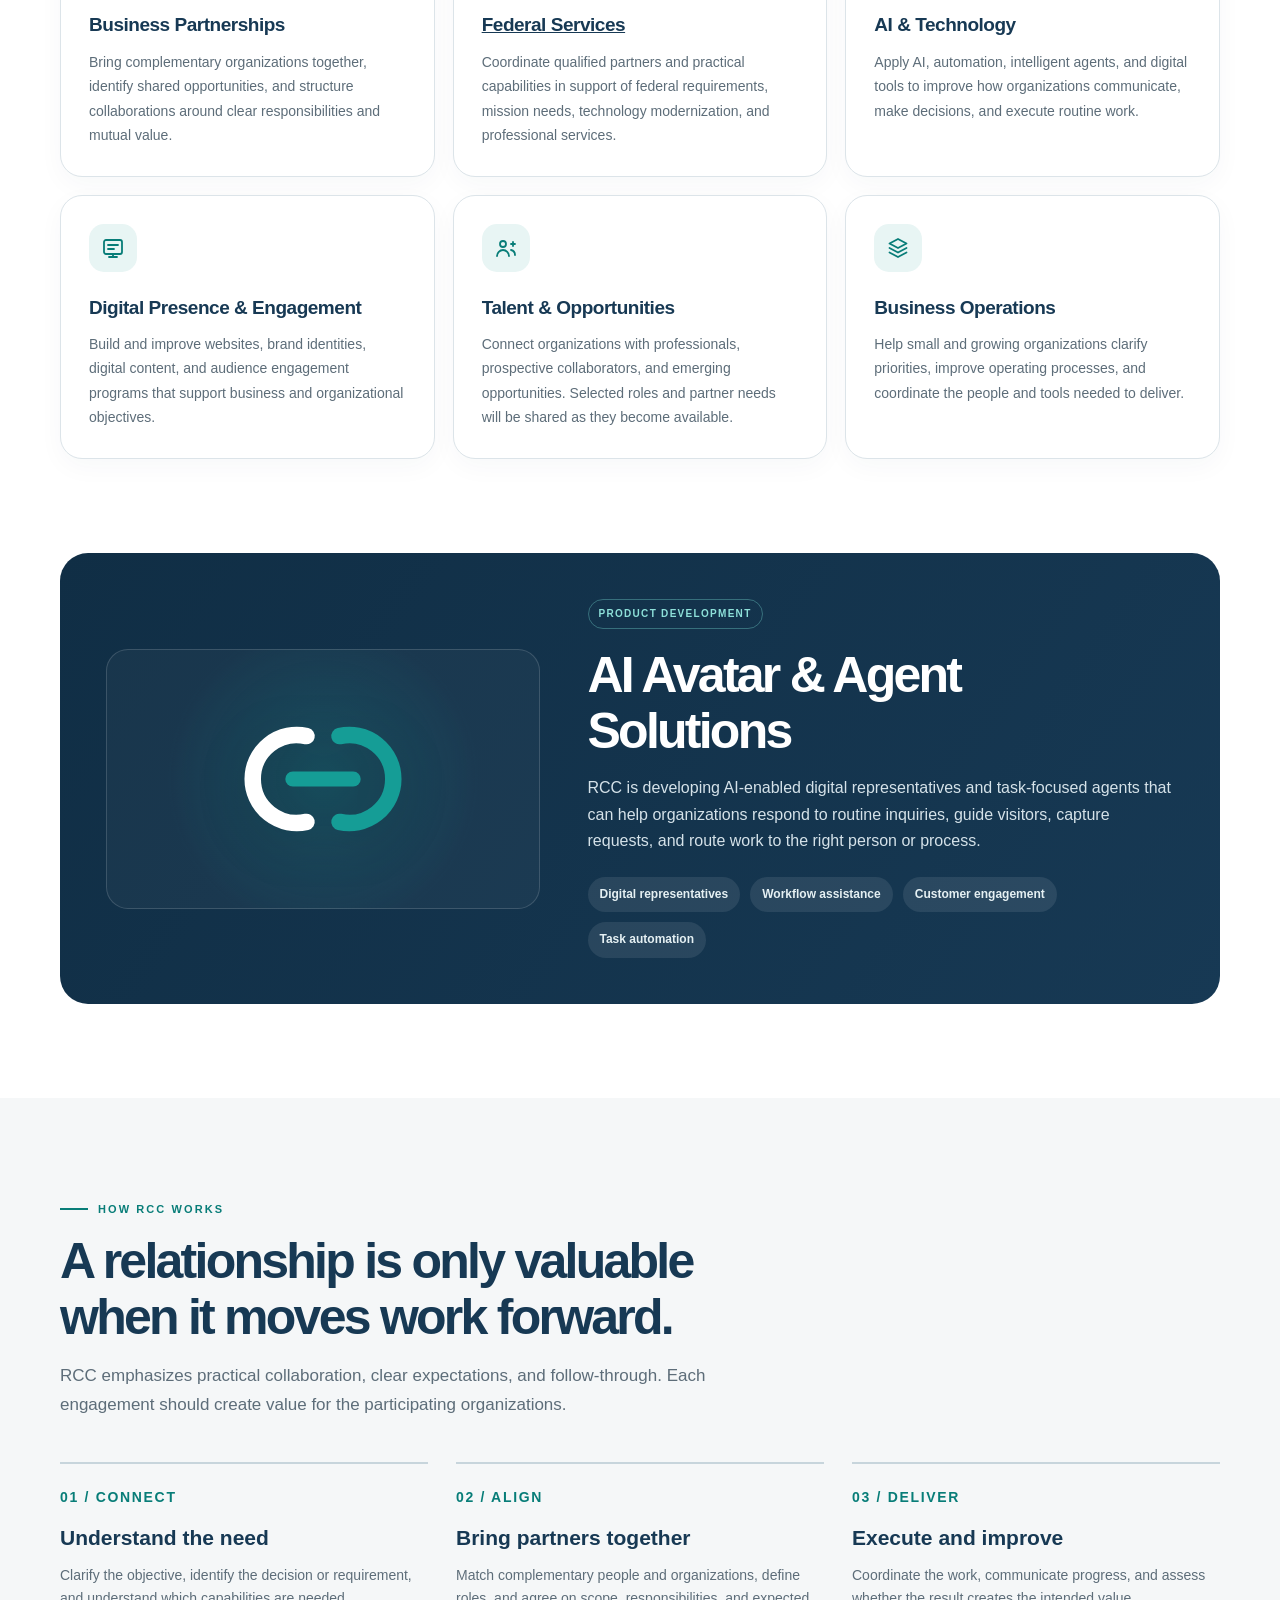
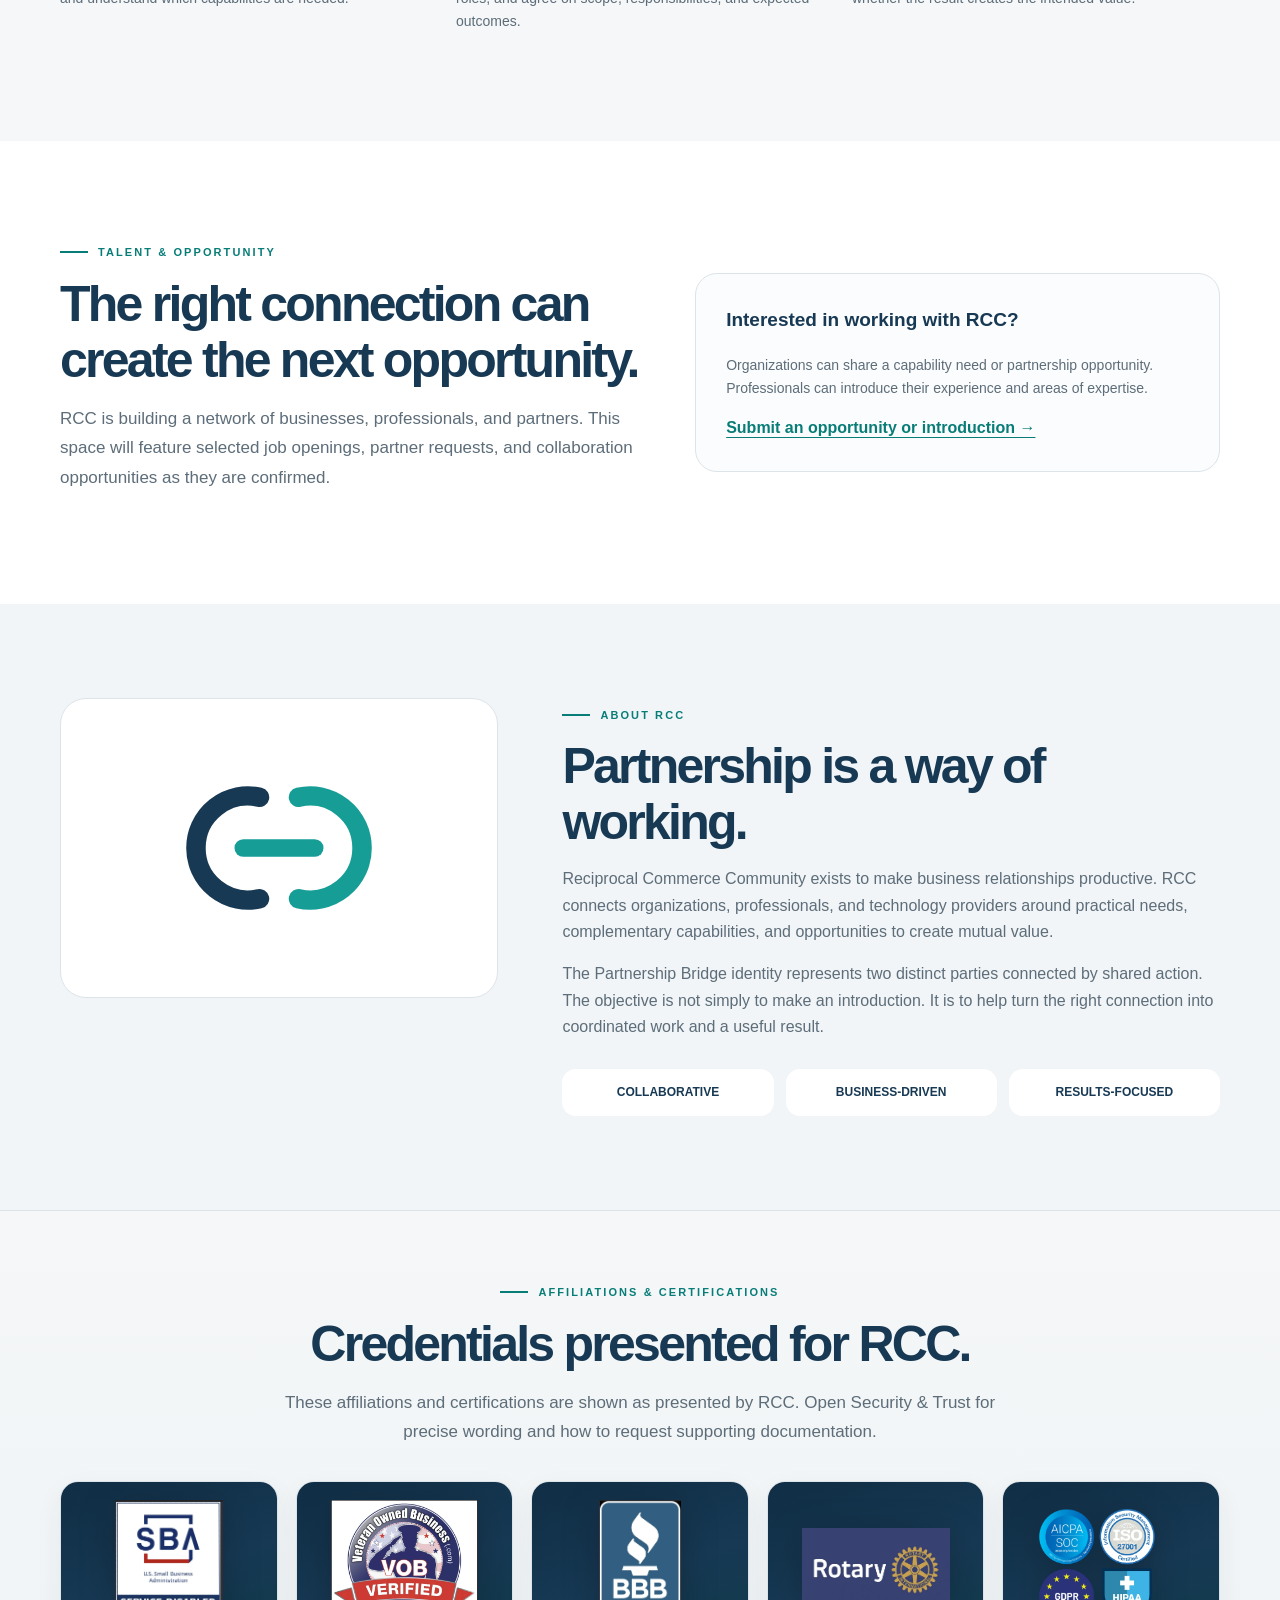
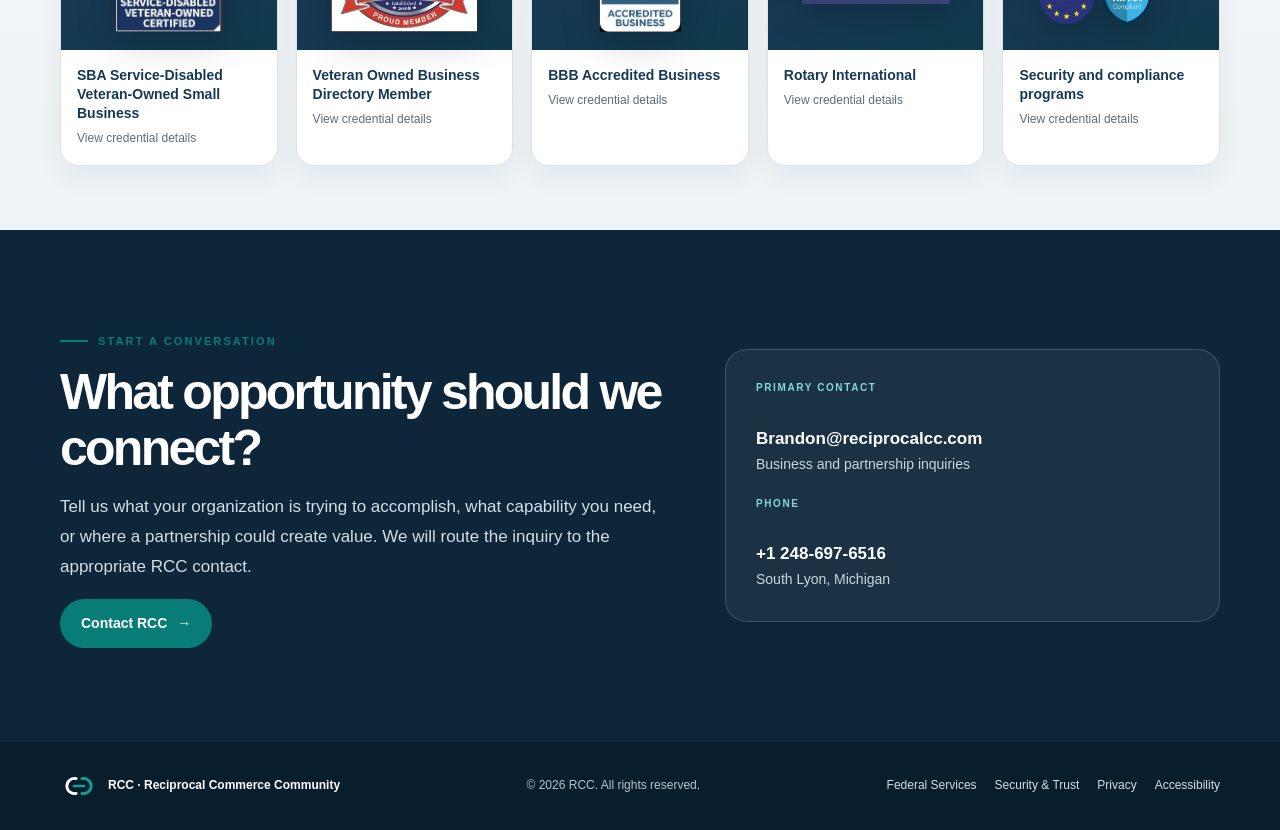
==== commit 91f8f006: "Present Dan badge credentials and ship should-do site readiness - Restore Affiliations section with " ====
--- a/index.html
+++ b/index.html
@@ -1,4 +1,6 @@
-<!doctype html><html lang="en"><head><meta charset="utf-8" /><meta name="viewport" content="width=device-width, initial-scale=1" /><meta name="theme-color" content="#173954" /><title>Reciprocal Commerce Community | RCC</title><meta name="description" content="RCC connects business, technology, and professional capabilities with commercial and federal requirements." /><meta property="og:title" content="Reciprocal Commerce Community | RCC" /><meta property="og:description" content="RCC connects business, technology, and professional capabilities with commercial and federal requirements." /><link rel="icon" href="assets/brand/favicon.svg" type="image/svg+xml" /><link rel="stylesheet" href="assets/site.css" /><script src="assets/site.js" defer></script></head><body><a class="skip-link" href="#main-content">Skip to content</a><header class="site-header"><div class="container nav"><a class="brand-lockup" href="index.html" aria-label="RCC home"><img src="assets/brand/rcc-partnership-bridge.svg" width="54" height="40" alt="" /><span class="brand-copy"><strong>RCC</strong><span>RECIPROCAL COMMERCE COMMUNITY</span></span></a><button class="menu-toggle" type="button" aria-expanded="false" aria-controls="primary-nav">Menu</button><nav class="nav-links" id="primary-nav" aria-label="Primary navigation"><a href="index.html#capabilities">Capabilities</a><a href="federal-services.html">Federal Services</a><a href="security-trust.html">Security &amp; Trust</a><a href="index.html#about">About RCC</a><a class="nav-cta" href="index.html#contact">Contact RCC</a></nav></div></header><main id="main-content" tabindex="-1">
+<!doctype html><html lang="en"><head><meta charset="utf-8" /><meta name="viewport" content="width=device-width, initial-scale=1" /><meta name="theme-color" content="#173954" /><title>Reciprocal Commerce Community | RCC</title>
+<meta property="og:image" content="assets/brand/rcc-partnership-bridge.svg" />
+<link rel="canonical" href="https://reciprocalcc.vercel.app/" /><meta name="description" content="RCC connects business, technology, and professional capabilities with commercial and federal requirements." /><meta property="og:title" content="Reciprocal Commerce Community | RCC" /><meta property="og:type" content="website" /><meta property="og:description" content="RCC connects business, technology, and professional capabilities with commercial and federal requirements." /><link rel="icon" href="assets/brand/favicon.svg" type="image/svg+xml" /><link rel="stylesheet" href="assets/site.css" /><script src="assets/site.js" defer></script></head><body><a class="skip-link" href="#main-content">Skip to content</a><header class="site-header"><div class="container nav"><a class="brand-lockup" href="index.html" aria-label="RCC home"><img src="assets/brand/rcc-partnership-bridge.svg" width="54" height="40" alt="" /><span class="brand-copy"><strong>RCC</strong><span>RECIPROCAL COMMERCE COMMUNITY</span></span></a><button class="menu-toggle" type="button" aria-expanded="false" aria-controls="primary-nav">Menu</button><nav class="nav-links" id="primary-nav" aria-label="Primary navigation"><a href="index.html#capabilities">Capabilities</a><a href="federal-services.html">Federal Services</a><a href="security-trust.html">Security &amp; Trust</a><a href="index.html#about">About RCC</a><a class="nav-cta" href="index.html#contact">Contact RCC</a></nav></div></header><main id="main-content" tabindex="-1">
     <section class="hero" aria-labelledby="hero-title">
       <div class="container hero-grid">
         <div>
@@ -17,7 +19,13 @@
         </aside>
       </div>
     </section>
-
+<div class="cred-strip" aria-label="Credentials overview">
+      <div class="container cred-strip-inner">
+        <span class="cred-strip-label">Credentials</span>
+        <a class="cred-chip" href="security-trust.html#claim-sba-sdvosb">SBA SDVOSB</a><a class="cred-chip" href="security-trust.html#claim-vob">Veteran Owned Business</a><a class="cred-chip" href="security-trust.html#claim-bbb">BBB Accredited</a><a class="cred-chip" href="security-trust.html#claim-rotary">Rotary</a><a class="cred-chip" href="security-trust.html#claim-security-programs">Security & Compliance</a>
+        <a class="cred-strip-more" href="security-trust.html#credentials">Details on Security &amp; Trust →</a>
+      </div>
+    </div>
 <div class="readiness-strip" aria-label="Federal procurement resources"><div class="container readiness-inner"><strong>Federal procurement resources</strong><a href="federal-services.html">Federal capabilities</a><a href="security-trust.html#credentials">Credential details</a><a href="security-trust.html#documents">Request documentation</a></div></div>    <div class="proof-strip">
       <div class="container proof-inner">
         <span>Where RCC creates value</span>
@@ -127,7 +135,44 @@
       </div>
     </section>
 
-    <section class="contact" id="contact" aria-labelledby="contact-title">
+    <section class="affiliations" id="affiliations" aria-labelledby="affiliations-title">
+      <div class="container">
+        <div class="section-head">
+          <div class="eyebrow">Affiliations &amp; certifications</div>
+          <h2 id="affiliations-title">Credentials presented for RCC.</h2>
+          <p class="section-lede">These affiliations and certifications are shown as presented by RCC. Open Security &amp; Trust for precise wording and how to request supporting documentation.</p>
+        </div>
+        <ul class="affiliation-grid">
+          <li>
+          <a class="affiliation-card" href="security-trust.html#claim-sba-sdvosb">
+            <div class="affiliation-media"><img src="assets/badges/sba-sdvosb-certified.webp" alt="U.S. Small Business Administration: Service-Disabled Veteran-Owned Certified" loading="lazy" decoding="async" /></div>
+            <div class="affiliation-body"><strong>SBA Service-Disabled Veteran-Owned Small Business</strong><span>View credential details</span></div>
+          </a>
+        </li><li>
+          <a class="affiliation-card" href="security-trust.html#claim-vob">
+            <div class="affiliation-media"><img src="assets/badges/vob-verified-member.webp" alt="Veteran Owned Business directory: Verified Proud Member" loading="lazy" decoding="async" /></div>
+            <div class="affiliation-body"><strong>Veteran Owned Business Directory Member</strong><span>View credential details</span></div>
+          </a>
+        </li><li>
+          <a class="affiliation-card" href="security-trust.html#claim-bbb">
+            <div class="affiliation-media"><img src="assets/badges/bbb-accredited.webp" alt="BBB Accredited Business" loading="lazy" decoding="async" /></div>
+            <div class="affiliation-body"><strong>BBB Accredited Business</strong><span>View credential details</span></div>
+          </a>
+        </li><li>
+          <a class="affiliation-card" href="security-trust.html#claim-rotary">
+            <div class="affiliation-media"><img src="assets/badges/rotary.webp" alt="Rotary International" loading="lazy" decoding="async" /></div>
+            <div class="affiliation-body"><strong>Rotary International</strong><span>View credential details</span></div>
+          </a>
+        </li><li>
+          <a class="affiliation-card wide" href="security-trust.html#claim-security-programs">
+            <div class="affiliation-media"><img src="assets/badges/security-compliance.webp" alt="AICPA SOC; ISO 27001 Information Security Management; GDPR; HIPAA Compliant" loading="lazy" decoding="async" /></div>
+            <div class="affiliation-body"><strong>Security and compliance programs</strong><span>View credential details</span></div>
+          </a>
+        </li>
+        </ul>
+      </div>
+    </section>
+<section class="contact" id="contact" aria-labelledby="contact-title">
       <div class="container contact-grid">
         <div>
           <div class="eyebrow">Start a conversation</div>
--- a/assets/site.css
+++ b/assets/site.css
@@ -194,3 +194,35 @@
 .subnav { display:flex; flex-wrap:wrap; gap:12px 24px; margin-top:28px; } .subnav a { font-weight:700; }
 @media(max-width:1080px) { .menu-toggle { display:inline-flex; } .nav-links { display:none; position:absolute; top:82px; left:0; right:0; padding:18px 24px; background:white; flex-direction:column; align-items:stretch; gap:0; border-bottom:1px solid #dce4e9; } .nav-links.open { display:flex; } .nav-links a { padding:12px; } .nav-links .nav-cta { margin-top:8px; } }
 @media(max-width:680px) { .two-column,.detail-grid { grid-template-columns:1fr; } .page-hero { padding:50px 0; } .content-section { padding:46px 0; } .info-card { padding:22px; } .nav-links { top:72px; } .readiness-inner { gap:14px 22px; } .readiness-inner strong { width:100%; } }
+
+    /* t8u: credentials strip + affiliation cards */
+    .cred-strip { background: #0f2a3d; border-bottom: 1px solid rgba(21,157,150,.35); }
+    .cred-strip-inner { display: flex; flex-wrap: wrap; align-items: center; gap: 10px 18px; padding: 16px 0; }
+    .cred-strip-label { color: #9adbd6; font-size: 11px; font-weight: 800; letter-spacing: .14em; text-transform: uppercase; margin-right: 6px; }
+    .cred-chip { display: inline-flex; align-items: center; min-height: 34px; padding: 6px 12px; border-radius: 999px; border: 1px solid rgba(255,255,255,.18); background: rgba(255,255,255,.06); color: #e8f2f6; font-size: 12px; font-weight: 700; text-decoration: none; }
+    .cred-chip:hover { border-color: #72d5cd; color: white; }
+    .cred-strip-more { margin-left: auto; color: #72d5cd; font-size: 13px; font-weight: 700; text-decoration: none; }
+    .cred-strip-more:hover { text-decoration: underline; }
+    .affiliations { padding: 64px 0; background: linear-gradient(180deg, #f5f7f8 0%, #eef3f5 100%); border-top: 1px solid var(--line); }
+    .affiliations .section-head { margin: 0 auto 34px; text-align: center; }
+    .affiliation-grid { display: grid; grid-template-columns: repeat(5, minmax(0, 1fr)); gap: 18px; margin: 0; padding: 0; list-style: none; }
+    .affiliation-card { display: flex; flex-direction: column; min-height: 100%; border-radius: 18px; overflow: hidden; border: 1px solid var(--line); background: white; box-shadow: 0 10px 28px rgba(23,57,84,.06); text-decoration: none; color: inherit; transition: transform .2s ease, box-shadow .2s ease; }
+    .affiliation-card:hover { transform: translateY(-3px); box-shadow: 0 18px 40px rgba(23,57,84,.12); }
+    .affiliation-media { display: grid; place-items: center; min-height: 168px; padding: 18px; background: linear-gradient(160deg, #102e45, #173954 55%, #0f3a4a); }
+    .affiliation-media img { width: 100%; max-width: 148px; max-height: 132px; object-fit: contain; filter: drop-shadow(0 8px 18px rgba(0,0,0,.22)); }
+    .affiliation-card.wide .affiliation-media img { max-width: 220px; }
+    .affiliation-body { display: grid; gap: 6px; padding: 16px 16px 18px; }
+    .affiliation-body strong { color: var(--navy); font-family: Manrope, sans-serif; font-size: 14px; font-weight: 800; line-height: 1.35; }
+    .affiliation-body span { color: var(--muted); font-size: 12px; line-height: 1.5; }
+    .claim-list { display: grid; gap: 16px; }
+    .claim-card { padding: 22px 24px; border: 1px solid var(--line); border-left: 4px solid #159d96; border-radius: 14px; background: white; }
+    .claim-card h3 { margin: 0 0 8px; color: var(--navy); font-family: Manrope, sans-serif; font-size: 18px; }
+    .claim-card p { margin: 0; color: var(--muted); font-size: 15px; }
+    .claim-card ul { margin: 10px 0 0; color: var(--muted); }
+    .doc-download { display: inline-flex; align-items: center; gap: 8px; }
+    @media (max-width: 1100px) { .affiliation-grid { grid-template-columns: repeat(3, 1fr); } }
+    @media (max-width: 720px) {
+      .affiliation-grid { grid-template-columns: 1fr 1fr; }
+      .cred-strip-more { margin-left: 0; width: 100%; }
+    }
+    @media (max-width: 420px) { .affiliation-grid { grid-template-columns: 1fr; } }
